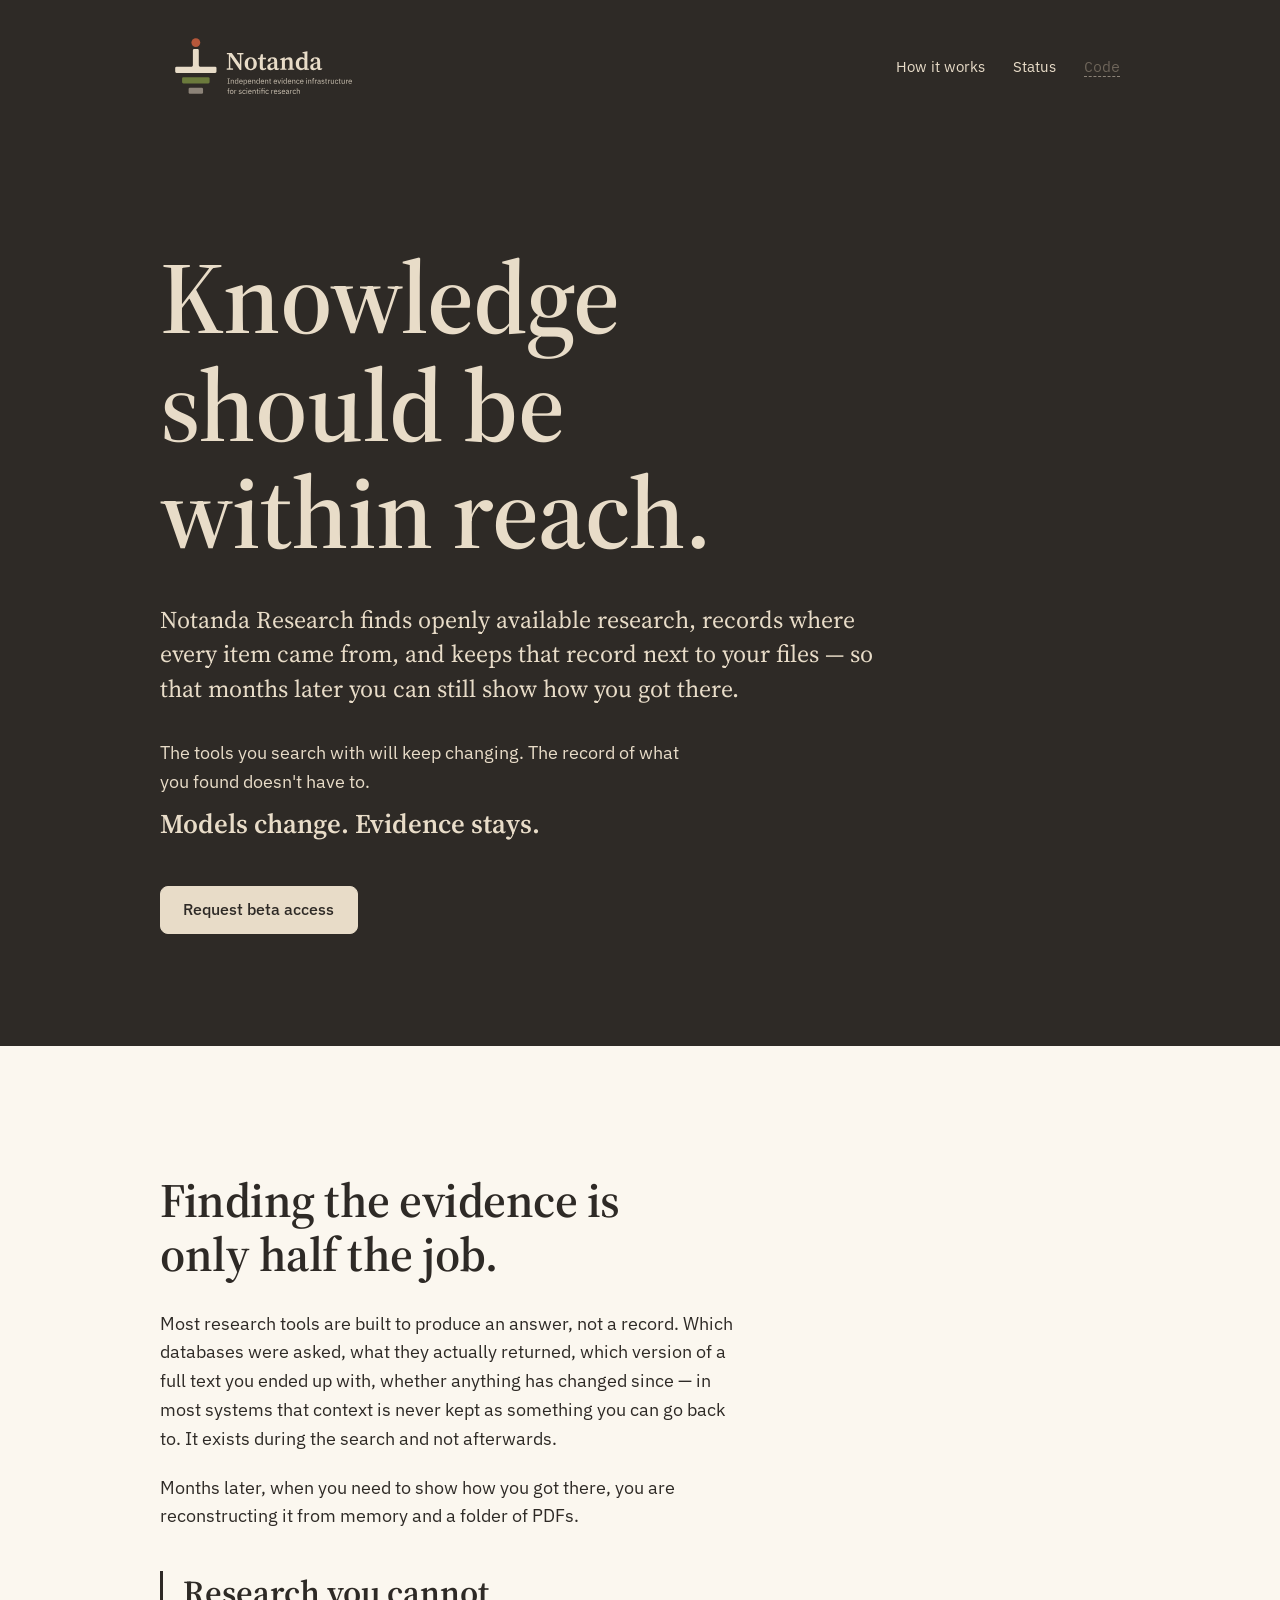
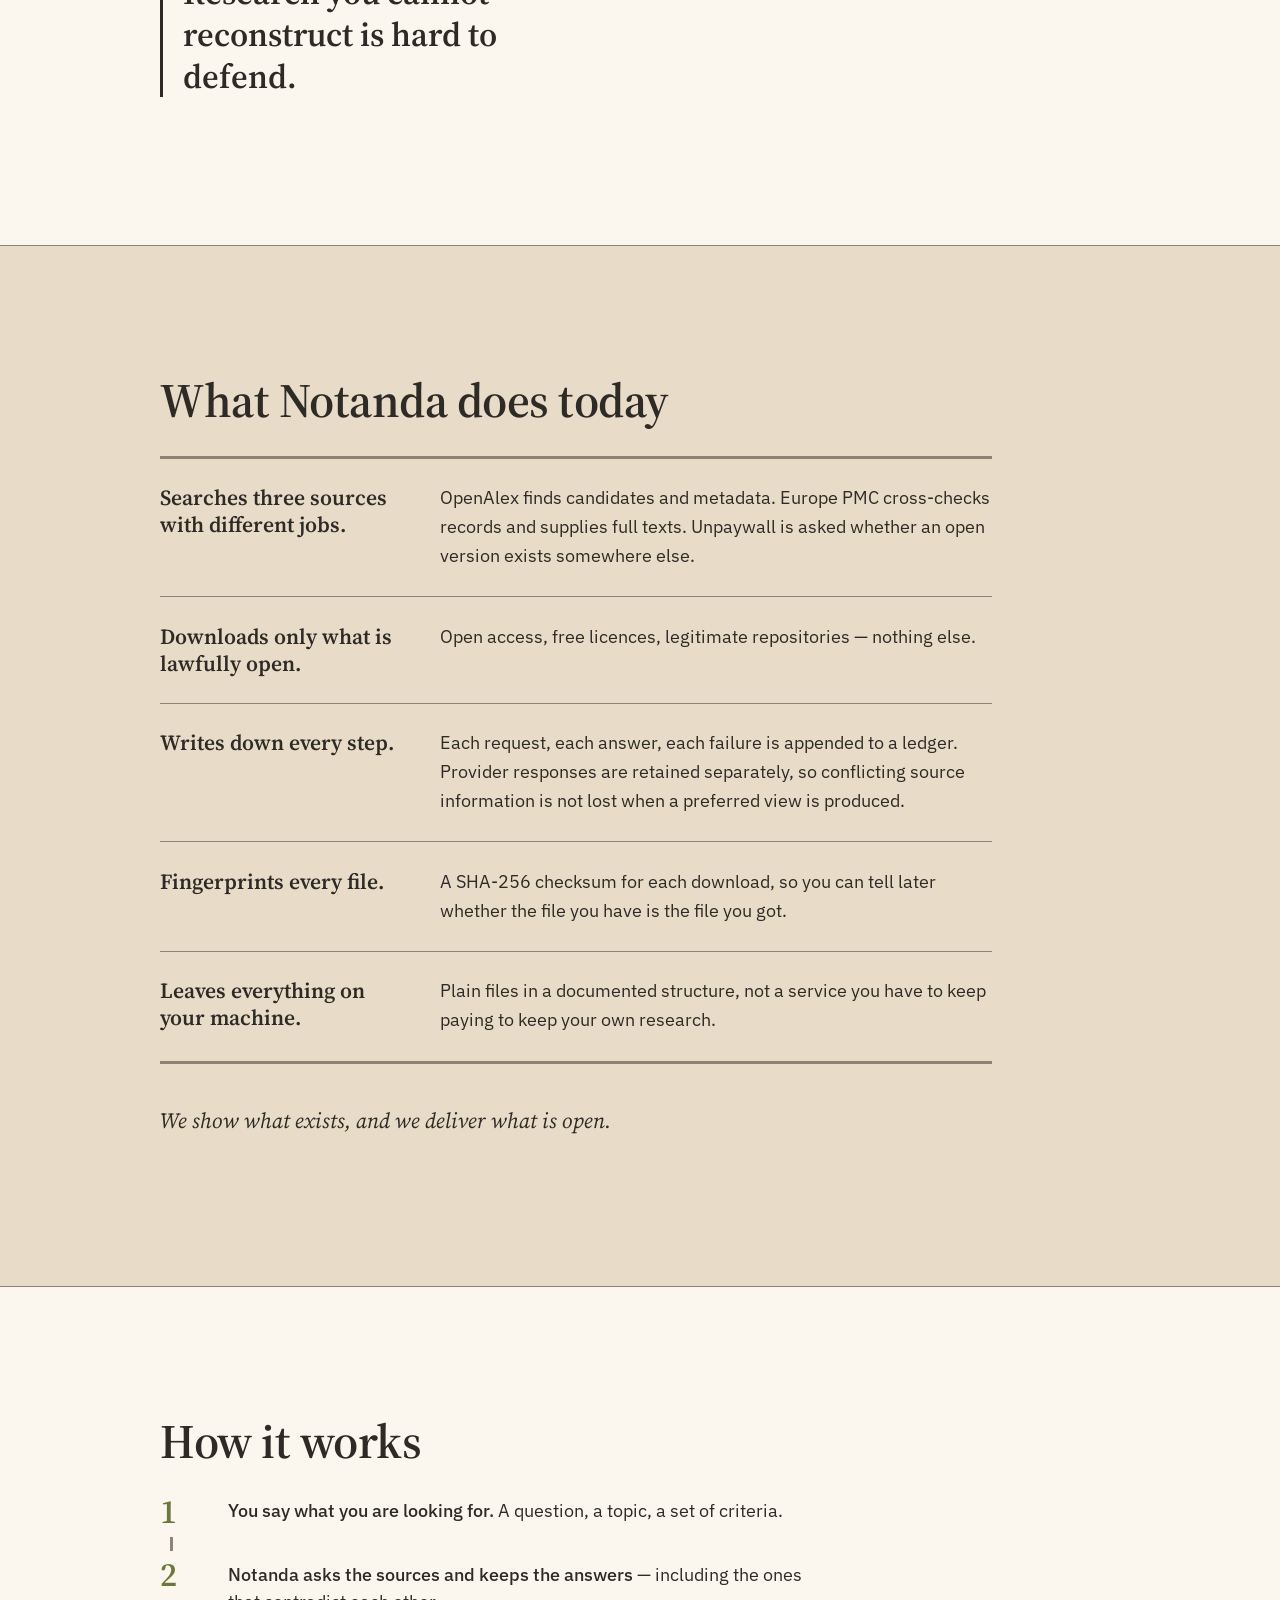
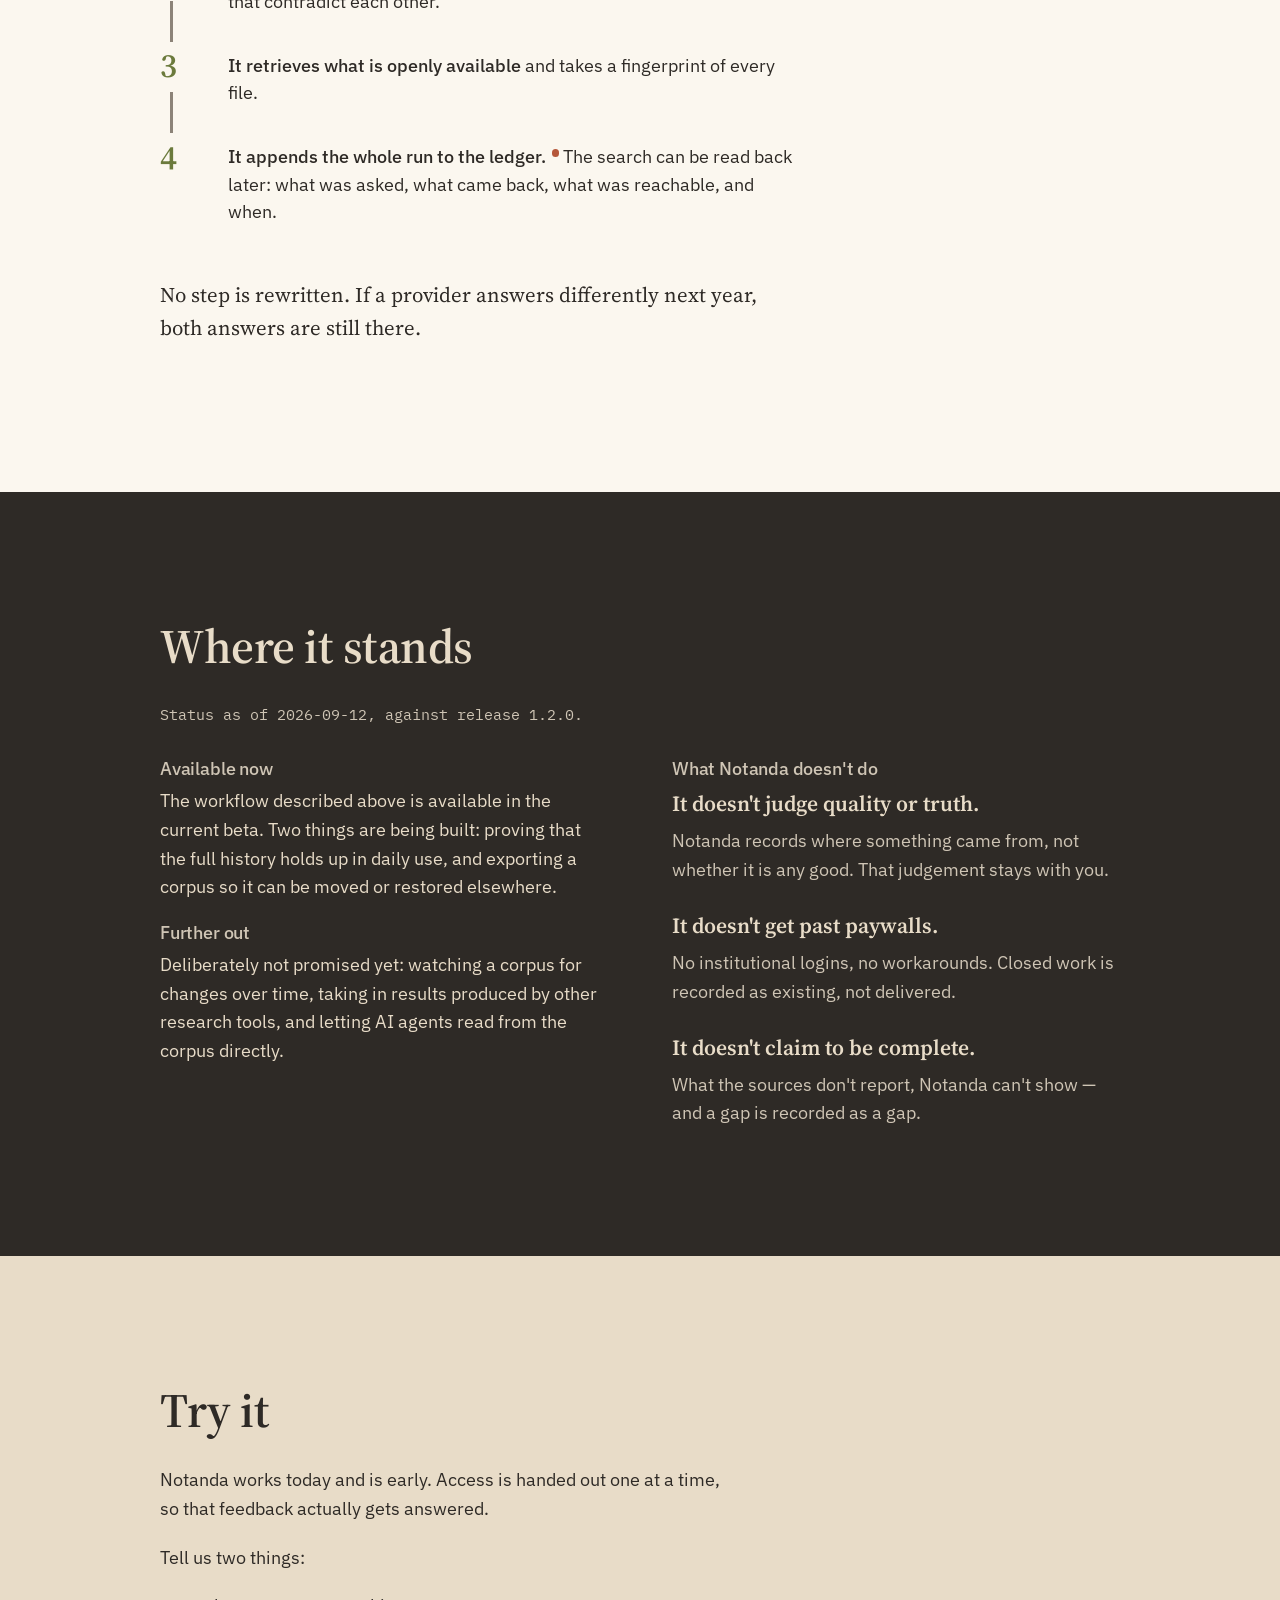
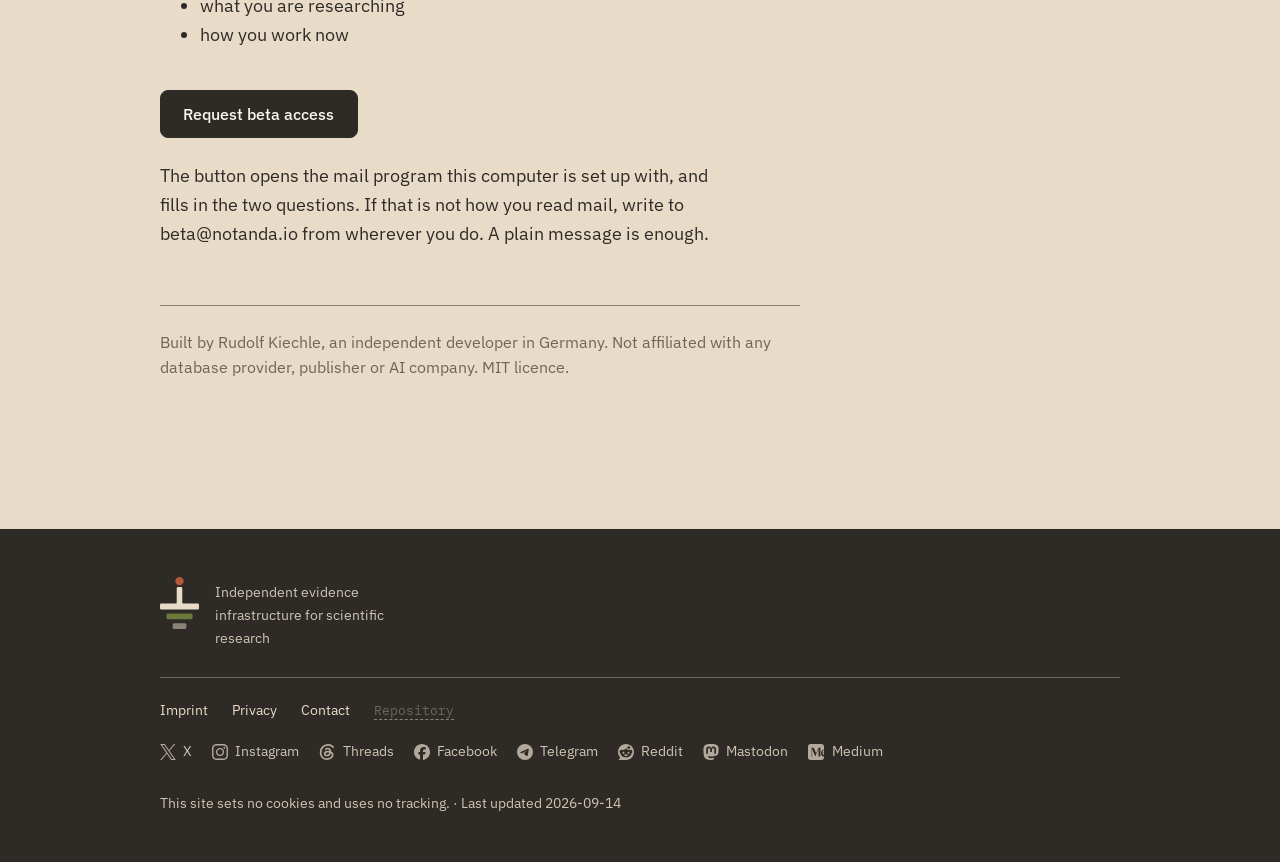
==== index.html @ 9b73110f "fix(cta): Beta-Anfrage ohne funktionierendes mailto moeglich machen Die beiden Fragen stehen jetzt s" ====
<!DOCTYPE html>
<html lang="en">
<head>
<meta charset="utf-8">
<meta name="viewport" content="width=device-width, initial-scale=1">
<title>Notanda Research — independent evidence infrastructure for scientific research</title>
<meta name="description" content="Notanda Research finds openly available research, records where every item came from, and keeps that record next to your files. Models change. Evidence stays.">
<meta property="og:title" content="Notanda Research — Knowledge should be within reach.">
<meta property="og:description" content="Independent evidence infrastructure for scientific research. Models change. Evidence stays.">
<meta property="og:type" content="website">
<meta property="og:url" content="https://notanda.io/">
<meta property="og:image" content="https://notanda.io/assets/notanda_avatar_512.png">
<meta name="theme-color" content="#2E2A26">
<link rel="icon" href="/favicon.ico" sizes="32x32 16x16">
<link rel="icon" href="/favicon.svg" type="image/svg+xml">
<link rel="apple-touch-icon" href="/notanda_avatar_180.png">
<link rel="stylesheet" href="styles.css">
<!--
  NOTANDA LANDINGPAGE — Live-Stand V1.2, 2026-09-13
  Inhalt: Inhaltskonzept V1.0 (unverändert). Marke: Leitbild V1.2.1, ÄV V1.1,
  Emblem-Produktionspaket V1.0 (Originalassets, SHA-256-verifiziert gegen die
  versiegelte SHA256SUMS im Repository docs/brand/Notanda_Emblem_Final_V1.0_2026-09-11),
  Notanda Visual Application Guide V1 (Referenzimplementierung).
  Keine externen Anfragen: Schriften unter /fonts (SIL OFL), kein ausgefuehrtes Script (ein JSON-LD-Datenblock), kein Tracking.

  Capability-Aussagen am 2026-09-12 gegen Repository-Stand Release 1.2.0 verifiziert.
  Repository ist noch nicht öffentlich: die "Code"-Bezüge stehen als Geisterschrift (.ph)
  in Navigation und Footer, statt auf eine nicht existierende Adresse zu verlinken.
  In den Aktionsblöcken steht bewusst KEIN Code-Knopf: ein Knopf verspricht eine Handlung,
  die es noch nicht gibt. Sobald das Repository öffentlich ist, kann er dort wieder ergänzt werden.
-->
  <script type="application/ld+json">
    {"@context":"https://schema.org","@graph":[{"@type":"Organization","@id":"https://notanda.io/#organization","name":"Notanda Research","alternateName":"Notanda","url":"https://notanda.io/","logo":"https://notanda.io/assets/notanda_avatar_512.png","description":"Independent evidence infrastructure for scientific research.","address":{"@type":"PostalAddress","addressCountry":"DE"},"sameAs":["https://x.com/notandaresearch","https://instagram.com/notandaresearch","https://threads.com/@notandaresearch","https://www.facebook.com/notandaresearch","https://t.me/notandaresearch","https://reddit.com/user/notanda","https://mastodon.social/@notanda","https://medium.com/@notanda"]},{"@type":"WebSite","@id":"https://notanda.io/#website","url":"https://notanda.io/","name":"Notanda Research","inLanguage":"en","publisher":{"@id":"https://notanda.io/#organization"}}]}
  </script>
</head>

<body>
<a class="skip" href="#main">Skip to content</a>

<header class="site">
  <div class="wrap">
    <a class="lockup" href="#">
      <img src="assets/notanda_lockup_dunkel_pfade.svg" alt="Notanda Research — independent evidence infrastructure for scientific research" width="327" height="120">
    </a>
    <nav class="site" aria-label="Page">
      <ul>
        <li><a href="#how">How it works</a></li>
        <li><a href="#status">Status</a></li>
        <li><span class="ph" title="Repository is not public yet">Code</span></li>
      </ul>
    </nav>
  </div>
</header>

<main id="main">

  <!-- 1 · Hero / Mission -->
  <section class="hero dark">
    <div class="wrap">
      <h1>Knowledge should be within reach.</h1>
      <p class="lead">Notanda Research finds openly available research, records where every item came from, and keeps that record next to your files — so that months later you can still show how you got there.</p>
      <p class="claim">The tools you search with will keep changing. The record of what you found doesn't have to.
        <strong>Models change. Evidence stays.</strong></p>
      <div class="actions">
        <a class="btn btn-primary" href="#try">Request beta access</a>
      </div>
    </div>
  </section>

  <!-- 2 · Problem -->
  <section class="problem">
    <div class="wrap">
      <h2>Finding the evidence is only half the job.</h2>
      <p>Most research tools are built to produce an answer, not a record. Which databases were asked, what they actually returned, which version of a full text you ended up with, whether anything has changed since — in most systems that context is never kept as something you can go back to. It exists during the search and not afterwards.</p>
      <p>Months later, when you need to show how you got there, you are reconstructing it from memory and a folder of PDFs.</p>
      <p class="verdict">Research you cannot reconstruct is hard to defend.</p>
    </div>
  </section>

  <!-- 3 · What Notanda does today -->
  <section class="caps" id="today">
    <div class="wrap">
      <h2>What Notanda does today</h2>
      <dl>
        <div class="cap">
          <dt>Searches three sources with different jobs.</dt>
          <dd>OpenAlex finds candidates and metadata. Europe PMC cross-checks records and supplies full texts. Unpaywall is asked whether an open version exists somewhere else.</dd>
        </div>
        <div class="cap">
          <dt>Downloads only what is lawfully open.</dt>
          <dd>Open access, free licences, legitimate repositories — nothing else.</dd>
        </div>
        <div class="cap">
          <dt>Writes down every step.</dt>
          <dd>Each request, each answer, each failure is appended to a ledger. Provider responses are retained separately, so conflicting source information is not lost when a preferred view is produced.</dd>
        </div>
        <div class="cap">
          <dt>Fingerprints every file.</dt>
          <dd>A SHA-256 checksum for each download, so you can tell later whether the file you have is the file you got.</dd>
        </div>
        <div class="cap">
          <dt>Leaves everything on your machine.</dt>
          <dd>Plain files in a documented structure, not a service you have to keep paying to keep your own research.</dd>
        </div>
      </dl>
      <p class="motto">We show what exists, and we deliver what is open.</p>
    </div>
  </section>

  <!-- 4 · How it works -->
  <section class="how" id="how">
    <div class="wrap">
      <h2>How it works</h2>
      <ol class="steps">
        <li><p><strong>You say what you are looking for.</strong> A question, a topic, a set of criteria.</p></li>
        <li><p><strong>Notanda asks the sources and keeps the answers</strong> — including the ones that contradict each other.</p></li>
        <li><p><strong>It retrieves what is openly available</strong> and takes a fingerprint of every file.</p></li>
        <li><p><strong>It appends the whole run to the ledger.</strong><span class="nota-dot" role="img" aria-label="noted"></span> The search can be read back later: what was asked, what came back, what was reachable, and when.</p></li>
      </ol>
      <p class="coda">No step is rewritten. If a provider answers differently next year, both answers are still there.</p>
    </div>
  </section>

  <!-- 5 · Where it stands · What it doesn't do -->
  <section class="status dark" id="status">
    <div class="wrap">
      <h2>Where it stands</h2>
      <p class="stamp">Status as of 2026-09-12, against release 1.2.0.</p>
      <div class="split">
        <div>
          <h3>Available now</h3>
          <p>The workflow described above is available in the current beta. Two things are being built: proving that the full history holds up in daily use, and exporting a corpus so it can be moved or restored elsewhere.</p>
          <h3>Further out</h3>
          <p>Deliberately not promised yet: watching a corpus for changes over time, taking in results produced by other research tools, and letting AI agents read from the corpus directly.</p>
        </div>
        <div>
          <h3>What Notanda doesn't do</h3>
          <dl class="limits">
            <dt>It doesn't judge quality or truth.</dt>
            <dd>Notanda records where something came from, not whether it is any good. That judgement stays with you.</dd>
            <dt>It doesn't get past paywalls.</dt>
            <dd>No institutional logins, no workarounds. Closed work is recorded as existing, not delivered.</dd>
            <dt>It doesn't claim to be complete.</dt>
            <dd>What the sources don't report, Notanda can't show — and a gap is recorded as a gap.</dd>
          </dl>
        </div>
      </div>
    </div>
  </section>

  <!-- 6 · Try it -->
  <section class="try" id="try">
    <div class="wrap">
      <h2>Try it</h2>
      <p>Notanda works today and is early. Access is handed out one at a time, so that feedback actually gets answered.</p>
      <p>Tell us two things:</p>
      <ul class="ask">
        <li>what you are researching</li>
        <li>how you work now</li>
      </ul>
      <div class="actions">
        <a class="btn btn-primary" href="mailto:beta@notanda.io?subject=Notanda%20beta%20access&body=Hello%2C%0D%0A%0D%0AI%20would%20like%20beta%20access%20to%20Notanda.%0D%0A%0D%0AWhat%20I%20am%20researching%3A%0D%0A%0D%0AHow%20I%20work%20now%3A%0D%0A">Request beta access</a>
      </div>
      <p class="fallback">The button opens the mail program this computer is set up with, and fills in the two questions. If that is not how you read mail, write to <span class="mail">beta@notanda.io</span> from wherever you do. A plain message is enough.</p>
      <p class="byline">Built by Rudolf Kiechle, an independent developer in Germany. Not affiliated with any database provider, publisher or AI company. MIT licence.</p>
    </div>
  </section>

</main>

<footer class="site">
  <div class="wrap">
    <div class="foot-brand">
      <img class="emblem" src="assets/notanda_emblem_farbig_dunkel.svg" alt="Notanda Research" width="700" height="944">
      <p class="descriptor">Independent evidence infrastructure for scientific research</p>
    </div>
    <ul>
      <li><a href="imprint.html">Imprint</a></li>
      <li><a href="privacy.html">Privacy</a></li>
      <li><a href="mailto:beta@notanda.io">Contact</a></li>
      <li><span class="ph" title="Repository is not public yet">Repository</span></li>
    </ul>
    <!-- Icon-Pfade: simple-icons (CC0-1.0); Marken gehoeren den jeweiligen Anbietern. -->
    <ul class="social">
      <li><a href="https://x.com/notandaresearch" rel="me"><svg class="ico" viewBox="0 0 24 24" aria-hidden="true" focusable="false"><path d="M14.234 10.162 22.977 0h-2.072l-7.591 8.824L7.251 0H.258l9.168 13.343L.258 24H2.33l8.016-9.318L16.749 24h6.993zm-2.837 3.299-.929-1.329L3.076 1.56h3.182l5.965 8.532.929 1.329 7.754 11.09h-3.182z"/></svg><span>X</span></a></li>
      <li><a href="https://instagram.com/notandaresearch" rel="me"><svg class="ico" viewBox="0 0 24 24" aria-hidden="true" focusable="false"><path d="M7.0301.084c-1.2768.0602-2.1487.264-2.911.5634-.7888.3075-1.4575.72-2.1228 1.3877-.6652.6677-1.075 1.3368-1.3802 2.127-.2954.7638-.4956 1.6365-.552 2.914-.0564 1.2775-.0689 1.6882-.0626 4.947.0062 3.2586.0206 3.6671.0825 4.9473.061 1.2765.264 2.1482.5635 2.9107.308.7889.72 1.4573 1.388 2.1228.6679.6655 1.3365 1.0743 2.1285 1.38.7632.295 1.6361.4961 2.9134.552 1.2773.056 1.6884.069 4.9462.0627 3.2578-.0062 3.668-.0207 4.9478-.0814 1.28-.0607 2.147-.2652 2.9098-.5633.7889-.3086 1.4578-.72 2.1228-1.3881.665-.6682 1.0745-1.3378 1.3795-2.1284.2957-.7632.4966-1.636.552-2.9124.056-1.2809.0692-1.6898.063-4.948-.0063-3.2583-.021-3.6668-.0817-4.9465-.0607-1.2797-.264-2.1487-.5633-2.9117-.3084-.7889-.72-1.4568-1.3876-2.1228C21.2982 1.33 20.628.9208 19.8378.6165 19.074.321 18.2017.1197 16.9244.0645 15.6471.0093 15.236-.005 11.977.0014 8.718.0076 8.31.0215 7.0301.0839m.1402 21.6932c-1.17-.0509-1.8053-.2453-2.2287-.408-.5606-.216-.96-.4771-1.3819-.895-.422-.4178-.6811-.8186-.9-1.378-.1644-.4234-.3624-1.058-.4171-2.228-.0595-1.2645-.072-1.6442-.079-4.848-.007-3.2037.0053-3.583.0607-4.848.05-1.169.2456-1.805.408-2.2282.216-.5613.4762-.96.895-1.3816.4188-.4217.8184-.6814 1.3783-.9003.423-.1651 1.0575-.3614 2.227-.4171 1.2655-.06 1.6447-.072 4.848-.079 3.2033-.007 3.5835.005 4.8495.0608 1.169.0508 1.8053.2445 2.228.408.5608.216.96.4754 1.3816.895.4217.4194.6816.8176.9005 1.3787.1653.4217.3617 1.056.4169 2.2263.0602 1.2655.0739 1.645.0796 4.848.0058 3.203-.0055 3.5834-.061 4.848-.051 1.17-.245 1.8055-.408 2.2294-.216.5604-.4763.96-.8954 1.3814-.419.4215-.8181.6811-1.3783.9-.4224.1649-1.0577.3617-2.2262.4174-1.2656.0595-1.6448.072-4.8493.079-3.2045.007-3.5825-.006-4.848-.0608M16.953 5.5864A1.44 1.44 0 1 0 18.39 4.144a1.44 1.44 0 0 0-1.437 1.4424M5.8385 12.012c.0067 3.4032 2.7706 6.1557 6.173 6.1493 3.4026-.0065 6.157-2.7701 6.1506-6.1733-.0065-3.4032-2.771-6.1565-6.174-6.1498-3.403.0067-6.156 2.771-6.1496 6.1738M8 12.0077a4 4 0 1 1 4.008 3.9921A3.9996 3.9996 0 0 1 8 12.0077"/></svg><span>Instagram</span></a></li>
      <li><a href="https://threads.com/@notandaresearch" rel="me"><svg class="ico" viewBox="0 0 24 24" aria-hidden="true" focusable="false"><path d="M18.263 11.097c-.03-3.486-1.92-5.586-5.111-5.586-2.13 0-3.922.963-4.863 2.499l2.062 1.438c.535-.843 1.272-1.543 2.628-1.543 1.528 0 2.318.85 2.544 2.431a15 15 0 0 0-2.236-.173c-4.125 0-6.068 1.867-6.068 4.336s1.943 3.99 4.804 3.99c3.139 0 5.013-2.115 5.781-4.735.798.361 1.348 1.204 1.348 2.47 0 3.387-3.907 5.232-7.22 5.232-4.885 0-8.077-3.207-8.077-8.424 0-6.392 4.223-10.487 9.9-10.487 3.808 0 5.69 1.671 6.97 3.914l2.108-1.475C21.44 2.078 18.331 0 13.663 0 6.227 0 1.168 5.277 1.168 12.934c0 7 4.953 11.066 10.856 11.066 4.878 0 9.809-2.846 9.809-7.716 0-2.545-1.46-4.231-3.569-5.187m-6.33 4.855c-1.077 0-2.026-.512-2.026-1.453 0-1.483 1.822-1.934 3.606-1.934.678 0 1.34.045 1.927.173-.422 1.927-1.671 3.215-3.508 3.214Z"/></svg><span>Threads</span></a></li>
      <li><a href="https://www.facebook.com/notandaresearch" rel="me"><svg class="ico" viewBox="0 0 24 24" aria-hidden="true" focusable="false"><path d="M9.101 23.691v-7.98H6.627v-3.667h2.474v-1.58c0-4.085 1.848-5.978 5.858-5.978.401 0 .955.042 1.468.103a8.68 8.68 0 0 1 1.141.195v3.325a8.623 8.623 0 0 0-.653-.036 26.805 26.805 0 0 0-.733-.009c-.707 0-1.259.096-1.675.309a1.686 1.686 0 0 0-.679.622c-.258.42-.374.995-.374 1.752v1.297h3.919l-.386 2.103-.287 1.564h-3.246v8.245C19.396 23.238 24 18.179 24 12.044c0-6.627-5.373-12-12-12s-12 5.373-12 12c0 5.628 3.874 10.35 9.101 11.647Z"/></svg><span>Facebook</span></a></li>
      <li><a href="https://t.me/notandaresearch" rel="me"><svg class="ico" viewBox="0 0 24 24" aria-hidden="true" focusable="false"><path d="M11.944 0A12 12 0 0 0 0 12a12 12 0 0 0 12 12 12 12 0 0 0 12-12A12 12 0 0 0 12 0a12 12 0 0 0-.056 0zm4.962 7.224c.1-.002.321.023.465.14a.506.506 0 0 1 .171.325c.016.093.036.306.02.472-.18 1.898-.962 6.502-1.36 8.627-.168.9-.499 1.201-.82 1.23-.696.065-1.225-.46-1.9-.902-1.056-.693-1.653-1.124-2.678-1.8-1.185-.78-.417-1.21.258-1.91.177-.184 3.247-2.977 3.307-3.23.007-.032.014-.15-.056-.212s-.174-.041-.249-.024c-.106.024-1.793 1.14-5.061 3.345-.48.33-.913.49-1.302.48-.428-.008-1.252-.241-1.865-.44-.752-.245-1.349-.374-1.297-.789.027-.216.325-.437.893-.663 3.498-1.524 5.83-2.529 6.998-3.014 3.332-1.386 4.025-1.627 4.476-1.635z"/></svg><span>Telegram</span></a></li>
      <li><a href="https://reddit.com/user/notanda" rel="me"><svg class="ico" viewBox="0 0 24 24" aria-hidden="true" focusable="false"><path d="M12 0C5.373 0 0 5.373 0 12c0 3.314 1.343 6.314 3.515 8.485l-2.286 2.286C.775 23.225 1.097 24 1.738 24H12c6.627 0 12-5.373 12-12S18.627 0 12 0Zm4.388 3.199c1.104 0 1.999.895 1.999 1.999 0 1.105-.895 2-1.999 2-.946 0-1.739-.657-1.947-1.539v.002c-1.147.162-2.032 1.15-2.032 2.341v.007c1.776.067 3.4.567 4.686 1.363.473-.363 1.064-.58 1.707-.58 1.547 0 2.802 1.254 2.802 2.802 0 1.117-.655 2.081-1.601 2.531-.088 3.256-3.637 5.876-7.997 5.876-4.361 0-7.905-2.617-7.998-5.87-.954-.447-1.614-1.415-1.614-2.538 0-1.548 1.255-2.802 2.803-2.802.645 0 1.239.218 1.712.585 1.275-.79 2.881-1.291 4.64-1.365v-.01c0-1.663 1.263-3.034 2.88-3.207.188-.911.993-1.595 1.959-1.595Zm-8.085 8.376c-.784 0-1.459.78-1.506 1.797-.047 1.016.64 1.429 1.426 1.429.786 0 1.371-.369 1.418-1.385.047-1.017-.553-1.841-1.338-1.841Zm7.406 0c-.786 0-1.385.824-1.338 1.841.047 1.017.634 1.385 1.418 1.385.785 0 1.473-.413 1.426-1.429-.046-1.017-.721-1.797-1.506-1.797Zm-3.703 4.013c-.974 0-1.907.048-2.77.135-.147.015-.241.168-.183.305.483 1.154 1.622 1.964 2.953 1.964 1.33 0 2.47-.81 2.953-1.964.057-.137-.037-.29-.184-.305-.863-.087-1.795-.135-2.769-.135Z"/></svg><span>Reddit</span></a></li>
      <li><a href="https://mastodon.social/@notanda" rel="me"><svg class="ico" viewBox="0 0 24 24" aria-hidden="true" focusable="false"><path d="M23.268 5.313c-.35-2.578-2.617-4.61-5.304-5.004C17.51.242 15.792 0 11.813 0h-.03c-3.98 0-4.835.242-5.288.309C3.882.692 1.496 2.518.917 5.127.64 6.412.61 7.837.661 9.143c.074 1.874.088 3.745.26 5.611.118 1.24.325 2.47.62 3.68.55 2.237 2.777 4.098 4.96 4.857 2.336.792 4.849.923 7.256.38.265-.061.527-.132.786-.213.585-.184 1.27-.39 1.774-.753a.057.057 0 0 0 .023-.043v-1.809a.052.052 0 0 0-.02-.041.053.053 0 0 0-.046-.01 20.282 20.282 0 0 1-4.709.545c-2.73 0-3.463-1.284-3.674-1.818a5.593 5.593 0 0 1-.319-1.433.053.053 0 0 1 .066-.054c1.517.363 3.072.546 4.632.546.376 0 .75 0 1.125-.01 1.57-.044 3.224-.124 4.768-.422.038-.008.077-.015.11-.024 2.435-.464 4.753-1.92 4.989-5.604.008-.145.03-1.52.03-1.67.002-.512.167-3.63-.024-5.545zm-3.748 9.195h-2.561V8.29c0-1.309-.55-1.976-1.67-1.976-1.23 0-1.846.79-1.846 2.35v3.403h-2.546V8.663c0-1.56-.617-2.35-1.848-2.35-1.112 0-1.668.668-1.67 1.977v6.218H4.822V8.102c0-1.31.337-2.35 1.011-3.12.696-.77 1.608-1.164 2.74-1.164 1.311 0 2.302.5 2.962 1.498l.638 1.06.638-1.06c.66-.999 1.65-1.498 2.96-1.498 1.13 0 2.043.395 2.74 1.164.675.77 1.012 1.81 1.012 3.12z"/></svg><span>Mastodon</span></a></li>
      <li><a href="https://medium.com/@notanda" rel="me"><svg class="ico" viewBox="0 0 24 24" aria-hidden="true" focusable="false"><path d="M4.21 0A4.201 4.201 0 0 0 0 4.21v15.58A4.201 4.201 0 0 0 4.21 24h15.58A4.201 4.201 0 0 0 24 19.79v-1.093c-.137.013-.278.02-.422.02-2.577 0-4.027-2.146-4.09-4.832a7.592 7.592 0 0 1 .022-.708c.093-1.186.475-2.241 1.105-3.022a3.885 3.885 0 0 1 1.395-1.1c.468-.237 1.127-.367 1.664-.367h.023c.101 0 .202.004.303.01V4.211A4.201 4.201 0 0 0 19.79 0Zm.198 5.583h4.165l3.588 8.435 3.59-8.435h3.864v.146l-.019.004c-.705.16-1.063.397-1.063 1.254h-.003l.003 10.274c.06.676.424.885 1.063 1.03l.02.004v.145h-4.923v-.145l.019-.005c.639-.144.994-.353 1.054-1.03V7.267l-4.745 11.15h-.261L6.15 7.569v9.445c0 .857.358 1.094 1.063 1.253l.02.004v.147H4.405v-.147l.019-.004c.705-.16 1.065-.397 1.065-1.253V6.987c0-.857-.358-1.094-1.064-1.254l-.018-.004zm19.25 3.668c-1.086.023-1.733 1.323-1.813 3.124H24V9.298a1.378 1.378 0 0 0-.342-.047Zm-1.862 3.632c-.1 1.756.86 3.239 2.204 3.634v-3.634z"/></svg><span>Medium</span></a></li>
    </ul>
    <p>This site sets no cookies and uses no tracking. &middot; Last&nbsp;updated&nbsp;2026-09-14</p>
  </div>
</footer>
</body>
</html>
---- styles.css ----
/* Notanda — styles.css
   Marken-Tokens aus Markenfundament V1 + Änderungsvorschlag V1.1 (Nebentextfarben);
   Anwendungsregeln aus dem Notanda Visual Application Guide V1 (12.09.2026).
   Kontraste nach WCAG AA geprüft. Schriften selbst gehostet (SIL OFL), keine externen Anfragen. */

@font-face {
  font-family: "Source Serif 4";
  font-style: normal;
  font-weight: 200 900;
  font-display: swap;
  src: url("fonts/source-serif-4-latin-wght-normal.woff2") format("woff2-variations");
}
@font-face {
  font-family: "Source Serif 4";
  font-style: italic;
  font-weight: 200 900;
  font-display: swap;
  src: url("fonts/source-serif-4-latin-wght-italic.woff2") format("woff2-variations");
}
@font-face {
  font-family: "IBM Plex Sans";
  font-style: normal;
  font-weight: 400;
  font-display: swap;
  src: url("fonts/ibm-plex-sans-latin-400-normal.woff2") format("woff2");
}
@font-face {
  font-family: "IBM Plex Sans";
  font-style: normal;
  font-weight: 500;
  font-display: swap;
  src: url("fonts/ibm-plex-sans-latin-500-normal.woff2") format("woff2");
}
@font-face {
  font-family: "IBM Plex Sans";
  font-style: italic;
  font-weight: 400;
  font-display: swap;
  src: url("fonts/ibm-plex-sans-latin-400-italic.woff2") format("woff2");
}
@font-face {
  font-family: "IBM Plex Mono";
  font-style: normal;
  font-weight: 400;
  font-display: swap;
  src: url("fonts/ibm-plex-mono-latin-400-normal.woff2") format("woff2");
}

:root {
  /* Markenfarben (Markenfundament V1 / ÄV V1.1 §6) */
  --brown:      #2E2A26;   /* Tiefbraun */
  --terracotta: #B5573A;   /* dem Nota-Punkt vorbehalten; kein Text unter 18 px */
  --olive:      #6B7A3C;   /* Sekundär, Ordnung, Fokus */
  --sand:       #E8DCC8;   /* hebende Flächen; Text auf Dunkel */
  --grey:       #8C8378;   /* Linien- und Flächenfarbe, kein kleiner Text */
  --muted:      #6E655A;   /* Warmgrau dunkel — Nebentext klein auf hell (ÄV §6) */
  --muted-dark: #CFC5B5;   /* Warmgrau hell — Nebentext klein auf dunkel (ÄV §6) */

  /* Anwendungston (Guide §3): warmer Lesegrund, aus dem Spezifikationsblatt */
  --papier:     #FBF7EF;

  --serif: "Source Serif 4", Georgia, "Times New Roman", serif;
  --sans:  "IBM Plex Sans", "Helvetica Neue", Arial, sans-serif;
  --mono:  "IBM Plex Mono", "SFMono-Regular", Consolas, monospace;

  /* Formenlogik (Guide §7): kleine feste Radien, keine Pillen */
  --r-s: 4px;
  --r-m: 8px;

  --measure: 36rem;
  --measure-wide: 52rem;
  --gutter: clamp(1.25rem, 5vw, 4rem);
}

*, *::before, *::after { box-sizing: border-box; }
html { scroll-behavior: smooth; }
@media (prefers-reduced-motion: reduce) { html { scroll-behavior: auto; } }
section[id] { scroll-margin-top: 1.5rem; }

body {
  margin: 0;
  font-family: var(--sans);
  font-size: 1.125rem;
  line-height: 1.6;
  color: var(--brown);
  background: var(--papier);
  -webkit-font-smoothing: antialiased;
}

a { color: inherit; text-decoration-thickness: 1px; text-underline-offset: 0.18em; }
a:hover { text-decoration-thickness: 2.5px; }
:focus-visible { outline: 2px solid var(--olive); outline-offset: 3px; }

.skip { position: absolute; left: -999px; top: 0; background: var(--sand); color: var(--brown); padding: .5rem 1rem; border-radius: var(--r-s); }
.skip:focus { left: 1rem; top: 1rem; z-index: 10; }

.wrap { max-width: 68rem; margin: 0 auto; padding: 0 var(--gutter); }

h1, h2, h3 { font-family: var(--serif); font-weight: 600; line-height: 1.12; margin: 0; letter-spacing: -0.01em; }
h2 { font-size: clamp(2rem, 4.2vw, 3rem); max-width: 22ch; margin-bottom: 1.75rem; }
p { margin: 0 0 1.25rem; max-width: var(--measure); }
strong { font-weight: 500; }

/* Dunkle Ankerzonen (Guide §3/§10): Tiefbraun trägt, Sand spricht */
.dark { background: var(--brown); color: var(--sand); }

/* Nota-Punkt (ADR-Design-01 / Guide §6): bemerkt, ausgewählt, festgehalten —
   genau ein Einsatz pro Seite, nie als Wahrheits- oder Statuszeichen */
.nota-dot {
  display: inline-block; width: .42em; height: .42em; border-radius: 50%;
  background: var(--terracotta); margin-left: .3em; vertical-align: .32em;
}

/* Platzhalter bleiben sichtbar, bis sie gesetzt sind (mono + gestrichelt, kein Terrakotta-Text) */
.ph {
  font-family: var(--mono);
  font-size: .92em;
  color: var(--muted);
  border-bottom: 1px dashed var(--grey);
  white-space: nowrap;
}
.dark .ph { color: var(--muted-dark); border-color: var(--muted-dark); }

/* Deaktivierte Aktionen (z. B. Code-Links vor Veröffentlichung des Repositorys):
   gleiche visuelle Sprache wie .ph — Geisterschrift statt aktivem Button */
.btn.is-disabled {
  opacity: .45;
  cursor: not-allowed;
  pointer-events: none;
}
.dark .btn.is-disabled { opacity: .5; }

/* ---------- Kopfbereich (dunkle Ankerzone, Lockup mit Originalassets) ---------- */
header.site { background: var(--brown); color: var(--sand); padding: 1.75rem 0; }
header.site .wrap { display: flex; align-items: center; justify-content: space-between; gap: 2rem; flex-wrap: wrap; }
.lockup { display: inline-block; }
.lockup img { display: block; height: clamp(60px, 7vw, 76px); width: auto; }
nav.site ul { list-style: none; margin: 0; padding: 0; display: flex; gap: 1.75rem; }
nav.site a { text-decoration: none; font-size: .95rem; }
nav.site a:hover { text-decoration: underline; }
nav.site .ph { font-size: .95rem; }

/* ---------- Blöcke ---------- */
section { padding: clamp(4.5rem, 10vw, 8rem) 0; }
section + section { border-top: 1px solid var(--grey); }
.dark + section, section.dark { border-top: 0; }

/* Hero (dunkle Ankerzone; Sinn-Satz zuerst, Infrastruktur-Claim danach — Leitbild §6) */
.hero { padding-top: clamp(3.5rem, 9vw, 7rem); padding-bottom: clamp(4rem, 9vw, 7rem); }
.hero h1 { font-size: clamp(2.9rem, 8.2vw, 6.4rem); line-height: 1.05; max-width: 12ch; margin-bottom: 2.25rem; }
.hero .lead { font-family: var(--serif); font-weight: 400; font-size: clamp(1.25rem, 2.1vw, 1.5rem); line-height: 1.45; max-width: 30em; }
.hero .claim { margin-top: 2rem; max-width: 30em; }
.hero .claim strong { font-family: var(--serif); font-size: clamp(1.35rem, 2.3vw, 1.7rem); font-weight: 600; display: block; margin-top: .35rem; }

/* Buttons (Guide §9): gerundete Rechtecke, kein Terrakotta, keine Pillen */
.actions { display: flex; gap: 1rem; flex-wrap: wrap; margin-top: 2.5rem; }
.btn { display: inline-block; text-decoration: none; font-weight: 500; font-size: 1rem; padding: .85rem 1.4rem; border-radius: var(--r-m); border: 1.5px solid transparent; line-height: 1.2; }
.actions + p { margin-top: 1.5rem; }
.btn-primary { background: var(--brown); color: var(--papier); border-color: var(--brown); }
.btn-primary:hover { background: #423C35; border-color: #423C35; }
.btn-secondary { border-color: var(--brown); color: var(--brown); background: transparent; }
.btn-secondary:hover { background: var(--sand); }
.dark .btn-primary { background: var(--sand); color: var(--brown); border-color: var(--sand); }
.dark .btn-primary:hover { background: #F1E8D8; border-color: #F1E8D8; }
.dark .btn-secondary { border-color: var(--sand); color: var(--sand); }
.dark .btn-secondary:hover { background: rgba(232,220,200,.12); }

/* Problem */
.problem .verdict { font-family: var(--serif); font-size: clamp(1.5rem, 2.8vw, 2.1rem); font-weight: 600; line-height: 1.25; max-width: 24ch; margin-top: 2.5rem; padding-left: 1.25rem; border-left: 3px solid var(--brown); }

/* Capabilities (Sand hebt; abgestufte Trenner: tragend 3px, ordnend 1px — Guide §7) */
.caps { background: var(--sand); }
.caps dl { margin: 0; max-width: var(--measure-wide); }
.caps .cap { display: grid; grid-template-columns: minmax(0, 15rem) minmax(0, 1fr); gap: 1rem 2.5rem; padding: 1.6rem 0; border-top: 1px solid var(--grey); }
.caps .cap:first-of-type { border-top: 3px solid var(--grey); }
.caps .cap:last-of-type { border-bottom: 3px solid var(--grey); }
.caps dt { font-family: var(--serif); font-size: 1.35rem; font-weight: 600; line-height: 1.25; }
.caps dd { margin: 0; max-width: 34em; }
.caps .motto { font-family: var(--serif); font-style: italic; font-size: 1.35rem; margin-top: 2.5rem; }

/* How it works — echte Sequenz am kräftigen Stamm (Guide §7: hinab zur Quelle) */
.steps { list-style: none; margin: 0; padding: 0; max-width: var(--measure-wide); counter-reset: step; }
.steps li { counter-increment: step; position: relative; padding: 0 0 2.25rem 4.25rem; max-width: 40em; }
.steps li::before { content: counter(step); position: absolute; left: 0; top: -.15rem; font-family: var(--serif); font-size: 2.1rem; font-weight: 600; color: var(--olive); line-height: 1; }
.steps li::after { content: ""; position: absolute; left: .6rem; top: 2.5rem; bottom: .6rem; width: 3px; background: var(--grey); }
.steps li:last-child::after { display: none; }
.steps strong { font-size: 1.15rem; }
.steps p { margin: 0; font-size: 1.15rem; line-height: 1.5; }
.how .coda { margin-top: 1rem; font-family: var(--serif); font-size: 1.3rem; max-width: 30em; }

/* Where it stands (Maschinenraum: Mono-Stempel, ruhige Nebentexte) */
.status h2 { color: var(--sand); }
.status .stamp { font-family: var(--mono); font-size: .95rem; color: var(--muted-dark); margin-bottom: 2rem; }
.status .split { display: grid; grid-template-columns: 1fr 1fr; gap: 4rem; max-width: 64rem; }
.status h3 { font-size: 1.15rem; font-family: var(--sans); font-weight: 500; color: var(--muted-dark); margin: 0 0 .5rem; }
.limits { margin: 0; }
.limits dt { font-family: var(--serif); font-size: 1.35rem; font-weight: 600; margin-top: 1.5rem; }
.limits dt:first-child { margin-top: 0; }
.limits dd { margin: .35rem 0 0; max-width: 30em; color: var(--muted-dark); }

/* Try it */
.try { background: var(--sand); }
.try .byline { margin-top: 3.5rem; padding-top: 1.5rem; border-top: 1px solid var(--grey); color: var(--muted); font-size: 1rem; max-width: 40em; }

/* Footer (dunkle Ankerzone mit solitärem Emblem — Guide §12) */
footer.site { background: var(--brown); color: var(--sand); padding: 3rem 0 3rem; font-size: .9rem; }
footer.site .foot-brand { display: flex; gap: 1rem; align-items: flex-start; margin-bottom: 1.75rem; }
footer.site .foot-brand .emblem { height: 52px; width: auto; }
footer.site .foot-brand .descriptor { margin: .2rem 0 0; color: var(--muted-dark); font-size: .9rem; max-width: 26ch; }
footer.site ul { list-style: none; margin: 0 0 1.25rem; padding: 1.25rem 0 0; display: flex; gap: 1.5rem; flex-wrap: wrap; border-top: 1px solid var(--muted); }
footer.site ul.social { margin: 0 0 1.5rem; padding-top: 0; border-top: none; gap: 1.25rem; font-size: .85rem; }
footer.site ul.social a { color: var(--muted-dark); display: inline-flex; align-items: center; gap: .45rem; }
footer.site ul.social a:hover { text-decoration: none; }
footer.site ul.social a:hover span { text-decoration: underline; }
footer.site ul.social .ico { width: 16px; height: 16px; flex: none; fill: currentColor; opacity: .82; }
footer.site ul.social a:hover .ico, footer.site ul.social a:focus-visible .ico { opacity: 1; }
footer.site a { text-decoration: none; }
footer.site a:hover { text-decoration: underline; }
footer.site p { margin: 0; font-size: .9rem; color: var(--muted-dark); }

/* Unterseiten (Imprint, Privacy) */
.page { padding: clamp(3rem, 7vw, 5rem) 0 clamp(4rem, 8vw, 6rem); }
.page h1 { font-size: clamp(2rem, 4.2vw, 3rem); margin-bottom: 2rem; }
.page h2 { font-size: 1.5rem; margin: 2.5rem 0 .75rem; }
.page p, .page ul { max-width: var(--measure); }
.page ul { padding-left: 1.2rem; }
.page .back { display: inline-block; margin-top: 3rem; }

@media (max-width: 720px) {
  .caps .cap { grid-template-columns: 1fr; gap: .5rem; }
  .status .split { grid-template-columns: 1fr; gap: 3rem; }
  header.site .wrap { gap: 1rem; }
  footer.site ul.social { gap: .75rem 1rem; }
  .steps li { padding-left: 3.25rem; }
  .steps li::after { left: .5rem; }
}
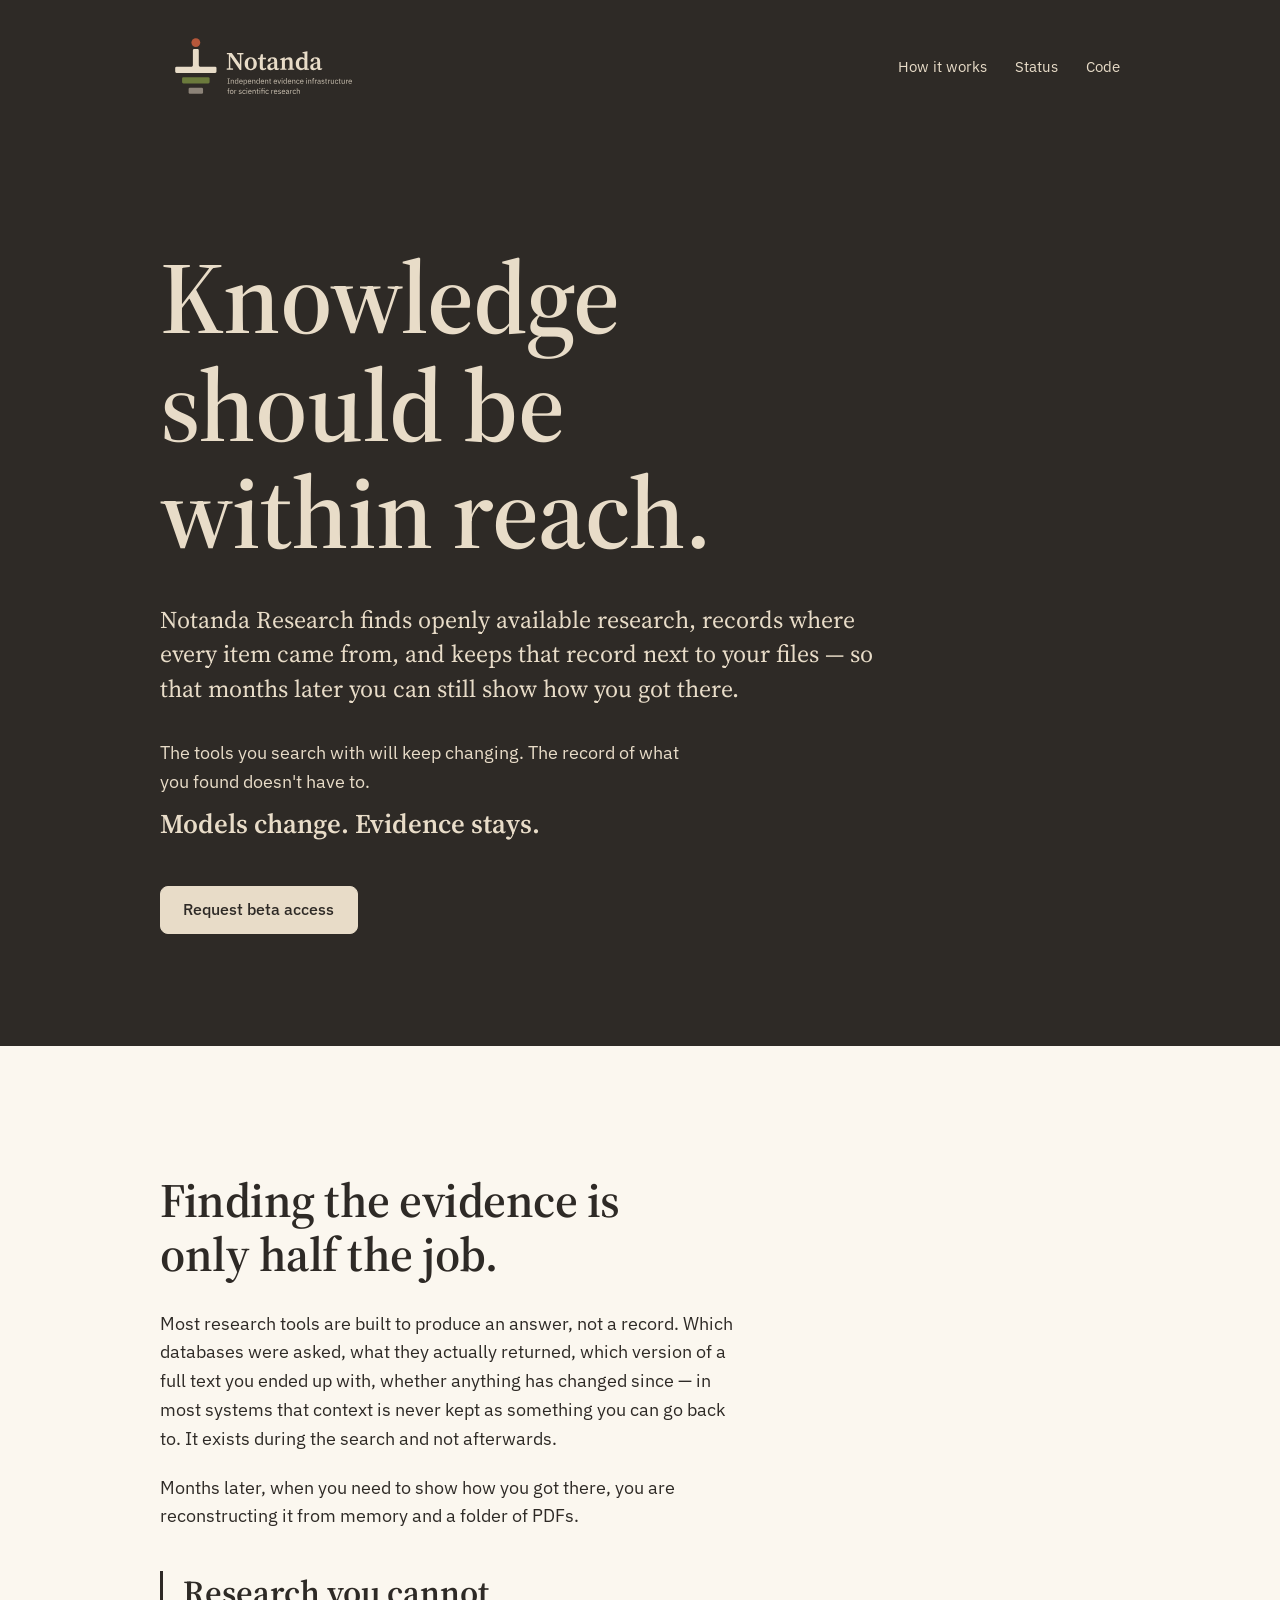
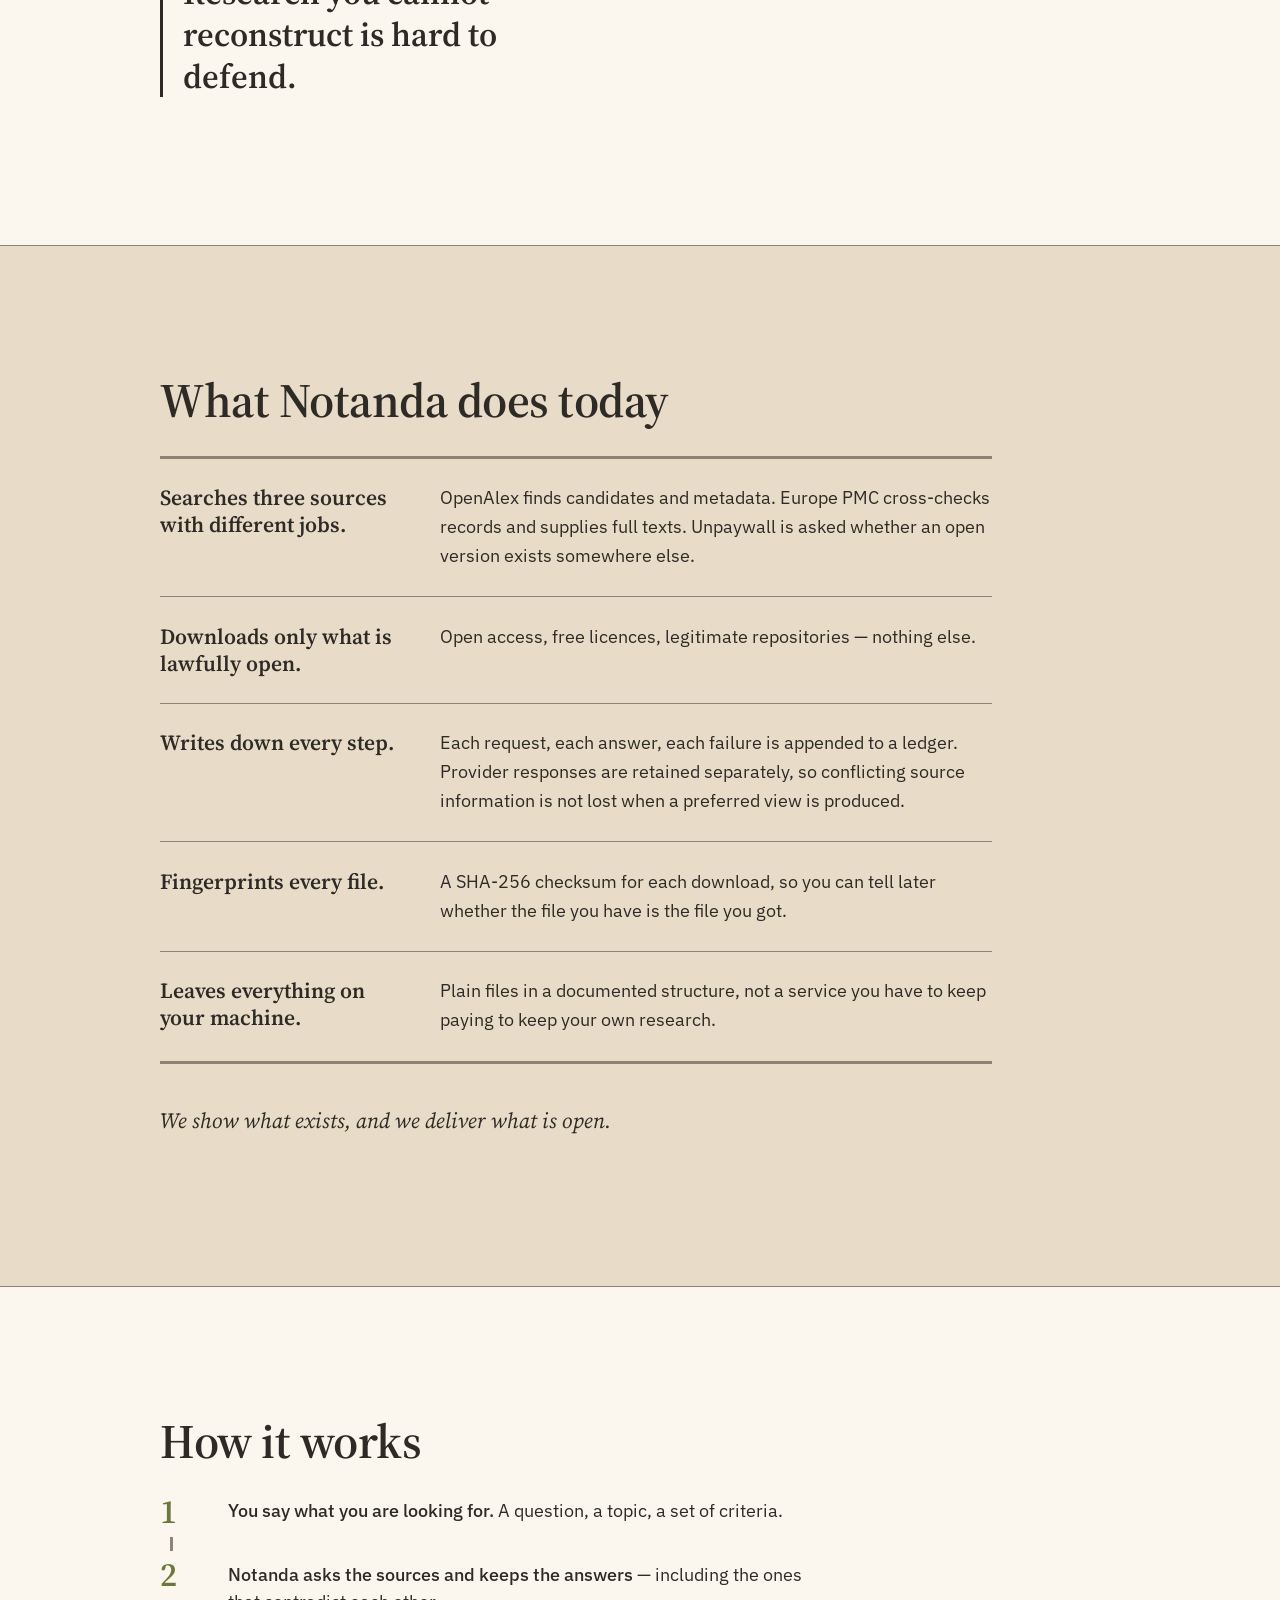
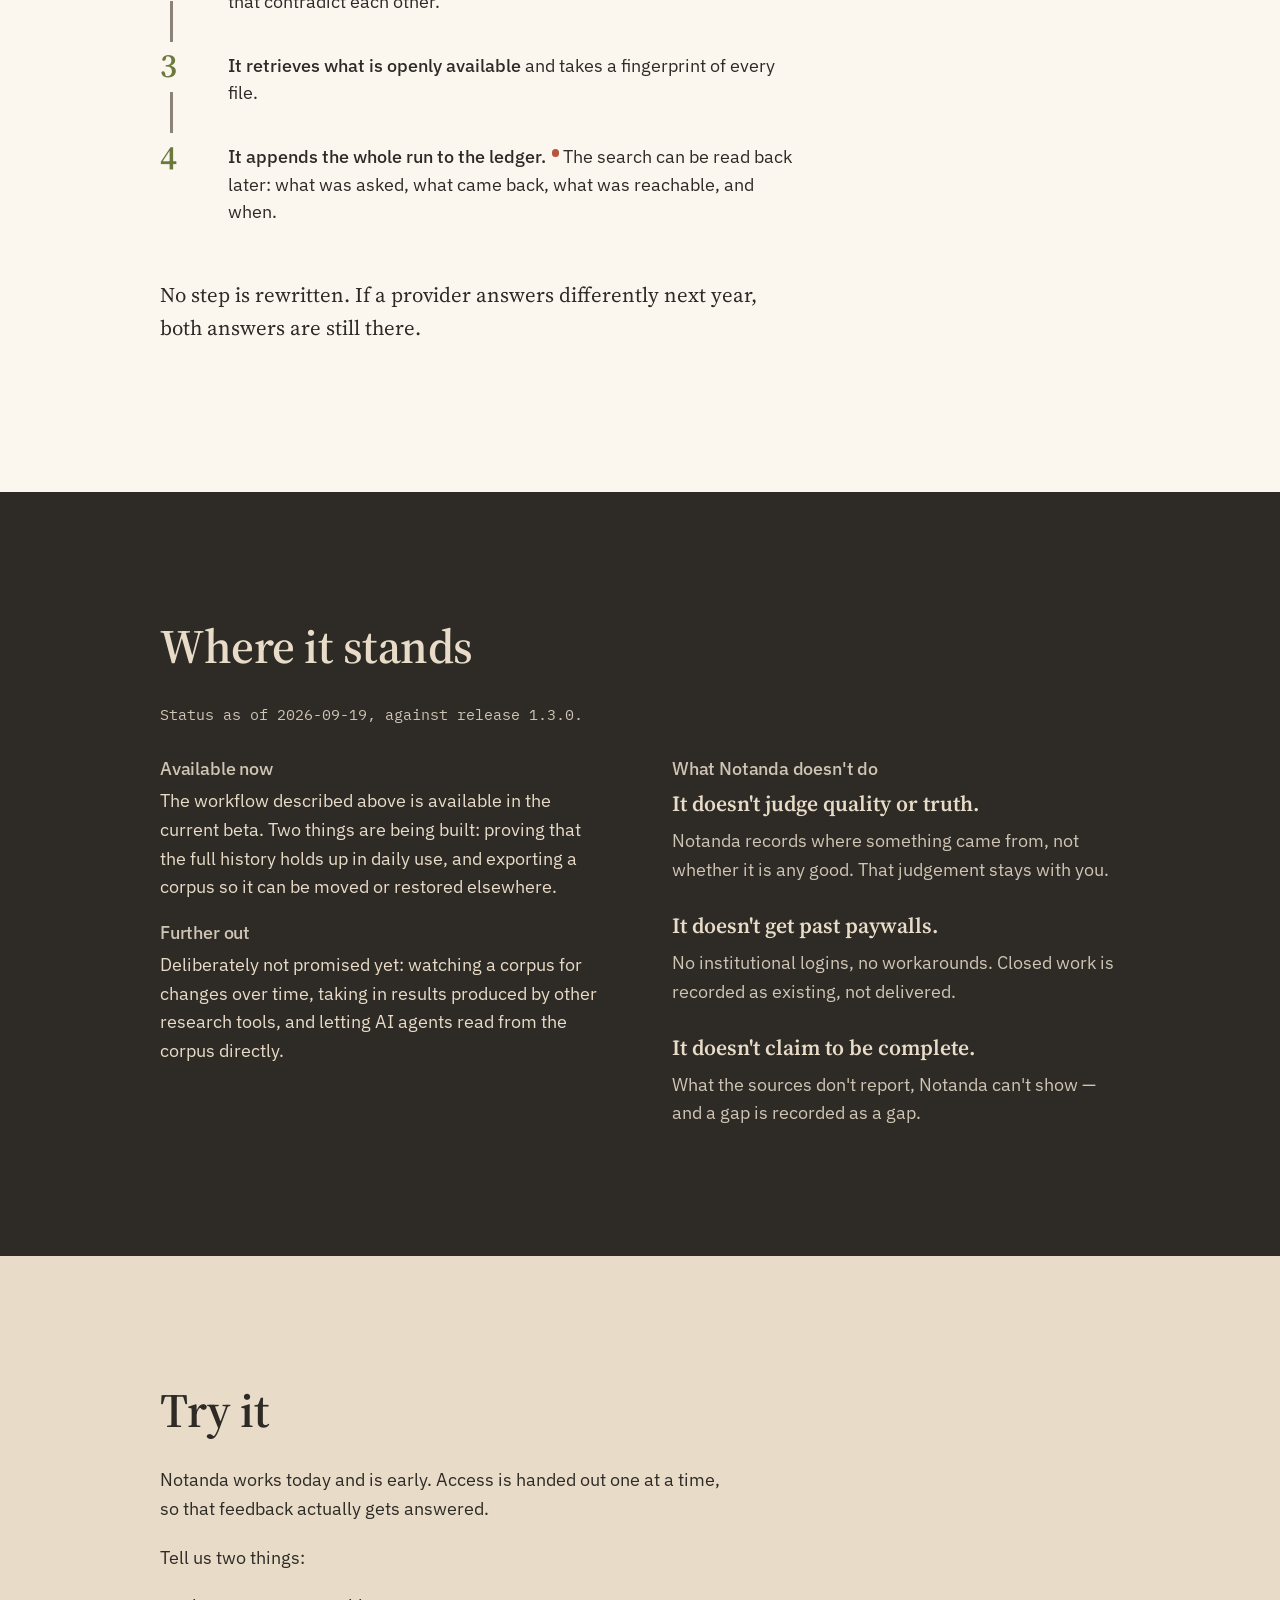
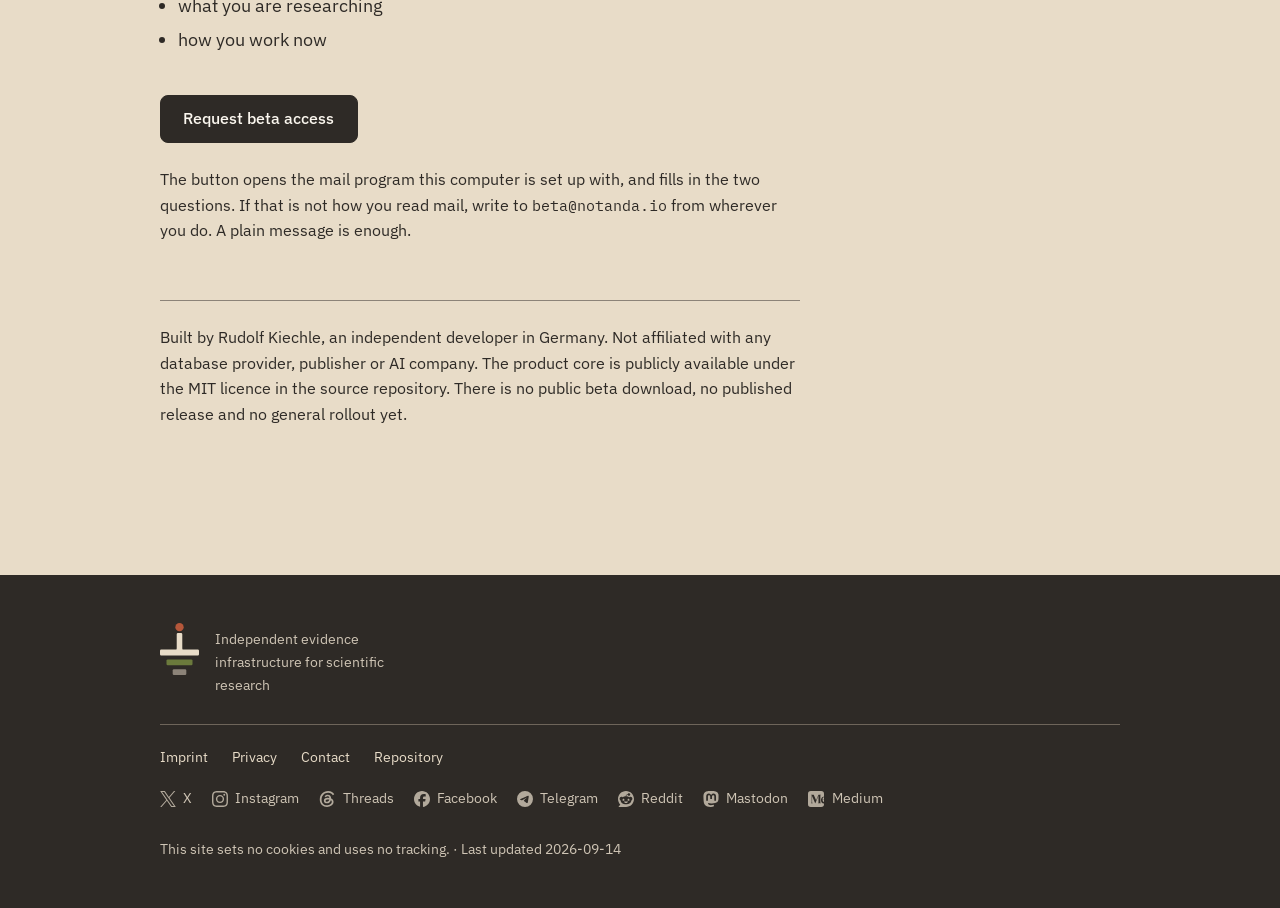
==== commit 77dcda08: "chore(status): Repository-Link ergaenzen, Release 1.3.0, MIT und Beta-Status klarstellen" ====
--- a/index.html
+++ b/index.html
@@ -23,11 +23,12 @@
   Notanda Visual Application Guide V1 (Referenzimplementierung).
   Keine externen Anfragen: Schriften unter /fonts (SIL OFL), kein ausgefuehrtes Script (ein JSON-LD-Datenblock), kein Tracking.
 
-  Capability-Aussagen am 2026-09-12 gegen Repository-Stand Release 1.2.0 verifiziert.
-  Repository ist noch nicht öffentlich: die "Code"-Bezüge stehen als Geisterschrift (.ph)
-  in Navigation und Footer, statt auf eine nicht existierende Adresse zu verlinken.
-  In den Aktionsblöcken steht bewusst KEIN Code-Knopf: ein Knopf verspricht eine Handlung,
-  die es noch nicht gibt. Sobald das Repository öffentlich ist, kann er dort wieder ergänzt werden.
+  Capability-Aussagen am 2026-09-12 gegen Repository-Stand Release 1.2.0 verifiziert;
+  Versionsstand am 2026-09-19 auf Release 1.3.0 aktualisiert (README des Repositorys als Quelle geprueft).
+  Repository ist jetzt oeffentlich (https://github.com/RudiRegenwurm/Open-Access-API-Harvester): Navigation und Footer verlinken direkt dorthin.
+  Weiterhin klargestellt: der Produktkern ist unter MIT oeffentlich zugaenglich, es gibt aber
+  weiterhin keinen oeffentlichen Beta-Download, kein veroeffentlichtes Release und keinen
+  allgemeinen Rollout. Beta-Zugang laeuft unveraendert ausschliesslich ueber beta@notanda.io.
 -->
   <script type="application/ld+json">
     {"@context":"https://schema.org","@graph":[{"@type":"Organization","@id":"https://notanda.io/#organization","name":"Notanda Research","alternateName":"Notanda","url":"https://notanda.io/","logo":"https://notanda.io/assets/notanda_avatar_512.png","description":"Independent evidence infrastructure for scientific research.","address":{"@type":"PostalAddress","addressCountry":"DE"},"sameAs":["https://x.com/notandaresearch","https://instagram.com/notandaresearch","https://threads.com/@notandaresearch","https://www.facebook.com/notandaresearch","https://t.me/notandaresearch","https://reddit.com/user/notanda","https://mastodon.social/@notanda","https://medium.com/@notanda"]},{"@type":"WebSite","@id":"https://notanda.io/#website","url":"https://notanda.io/","name":"Notanda Research","inLanguage":"en","publisher":{"@id":"https://notanda.io/#organization"}}]}
@@ -46,7 +47,7 @@
       <ul>
         <li><a href="#how">How it works</a></li>
         <li><a href="#status">Status</a></li>
-        <li><span class="ph" title="Repository is not public yet">Code</span></li>
+        <li><a href="https://github.com/RudiRegenwurm/Open-Access-API-Harvester">Code</a></li>
       </ul>
     </nav>
   </div>
@@ -125,7 +126,7 @@
   <section class="status dark" id="status">
     <div class="wrap">
       <h2>Where it stands</h2>
-      <p class="stamp">Status as of 2026-09-12, against release 1.2.0.</p>
+      <p class="stamp">Status as of 2026-09-19, against release 1.3.0.</p>
       <div class="split">
         <div>
           <h3>Available now</h3>
@@ -162,7 +163,7 @@
         <a class="btn btn-primary" href="mailto:beta@notanda.io?subject=Notanda%20beta%20access&body=Hello%2C%0D%0A%0D%0AI%20would%20like%20beta%20access%20to%20Notanda.%0D%0A%0D%0AWhat%20I%20am%20researching%3A%0D%0A%0D%0AHow%20I%20work%20now%3A%0D%0A">Request beta access</a>
       </div>
       <p class="fallback">The button opens the mail program this computer is set up with, and fills in the two questions. If that is not how you read mail, write to <span class="mail">beta@notanda.io</span> from wherever you do. A plain message is enough.</p>
-      <p class="byline">Built by Rudolf Kiechle, an independent developer in Germany. Not affiliated with any database provider, publisher or AI company. MIT licence.</p>
+      <p class="byline">Built by Rudolf Kiechle, an independent developer in Germany. Not affiliated with any database provider, publisher or AI company. The product core is publicly available under the MIT licence in the source repository. There is no public beta download, no published release and no general rollout yet.</p>
     </div>
   </section>
 
@@ -178,7 +179,7 @@
       <li><a href="imprint.html">Imprint</a></li>
       <li><a href="privacy.html">Privacy</a></li>
       <li><a href="mailto:beta@notanda.io">Contact</a></li>
-      <li><span class="ph" title="Repository is not public yet">Repository</span></li>
+      <li><a href="https://github.com/RudiRegenwurm/Open-Access-API-Harvester">Repository</a></li>
     </ul>
     <!-- Icon-Pfade: simple-icons (CC0-1.0); Marken gehoeren den jeweiligen Anbietern. -->
     <ul class="social">
--- a/styles.css
+++ b/styles.css
@@ -200,7 +200,15 @@
 
 /* Try it */
 .try { background: var(--sand); }
-.try .byline { margin-top: 3.5rem; padding-top: 1.5rem; border-top: 1px solid var(--grey); color: var(--muted); font-size: 1rem; max-width: 40em; }
+.try .ask { margin: 0 0 1.75rem; padding-left: 1.15rem; max-width: var(--measure); }
+.try .ask li { margin-bottom: .3rem; }
+/* Nebentext auf Sand: Warmgrau dunkel erreicht auf #E8DCC8 nur 4,22:1 und damit nicht
+   WCAG AA für kleinen Text (auf Papier sind es 5,35:1). Auf dieser Fläche trägt
+   Tiefbraun den Nebentext; die Zurücknahme übernehmen Schriftgrad und Abstand. */
+.try .fallback { color: var(--brown); font-size: 1rem; max-width: 40em; }
+.try .byline { margin-top: 3.5rem; padding-top: 1.5rem; border-top: 1px solid var(--grey); color: var(--brown); font-size: 1rem; max-width: 40em; }
+/* Adressen zum Abschreiben: Mono für Lesbarkeit, ein Klick wählt die ganze Adresse */
+.mail { font-family: var(--mono); font-size: .95em; white-space: nowrap; -webkit-user-select: all; user-select: all; }
 
 /* Footer (dunkle Ankerzone mit solitärem Emblem — Guide §12) */
 footer.site { background: var(--brown); color: var(--sand); padding: 3rem 0 3rem; font-size: .9rem; }
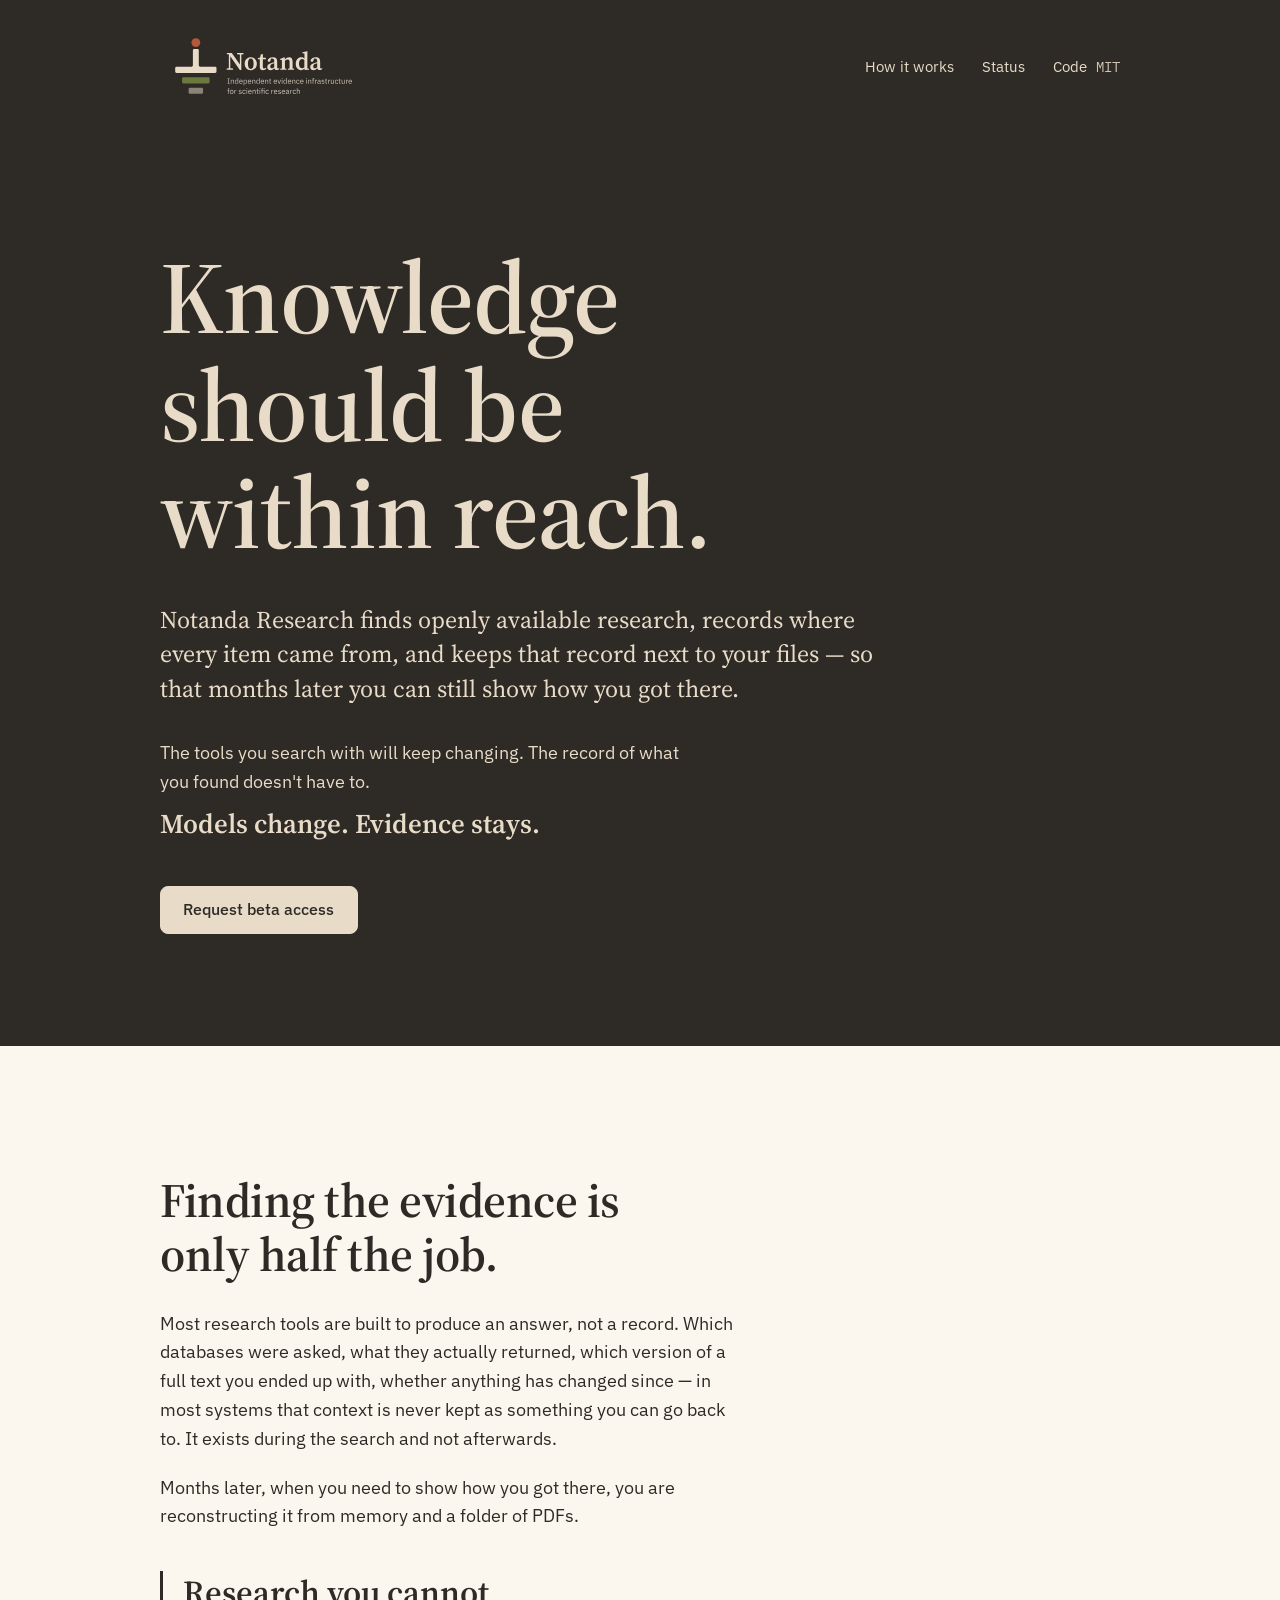
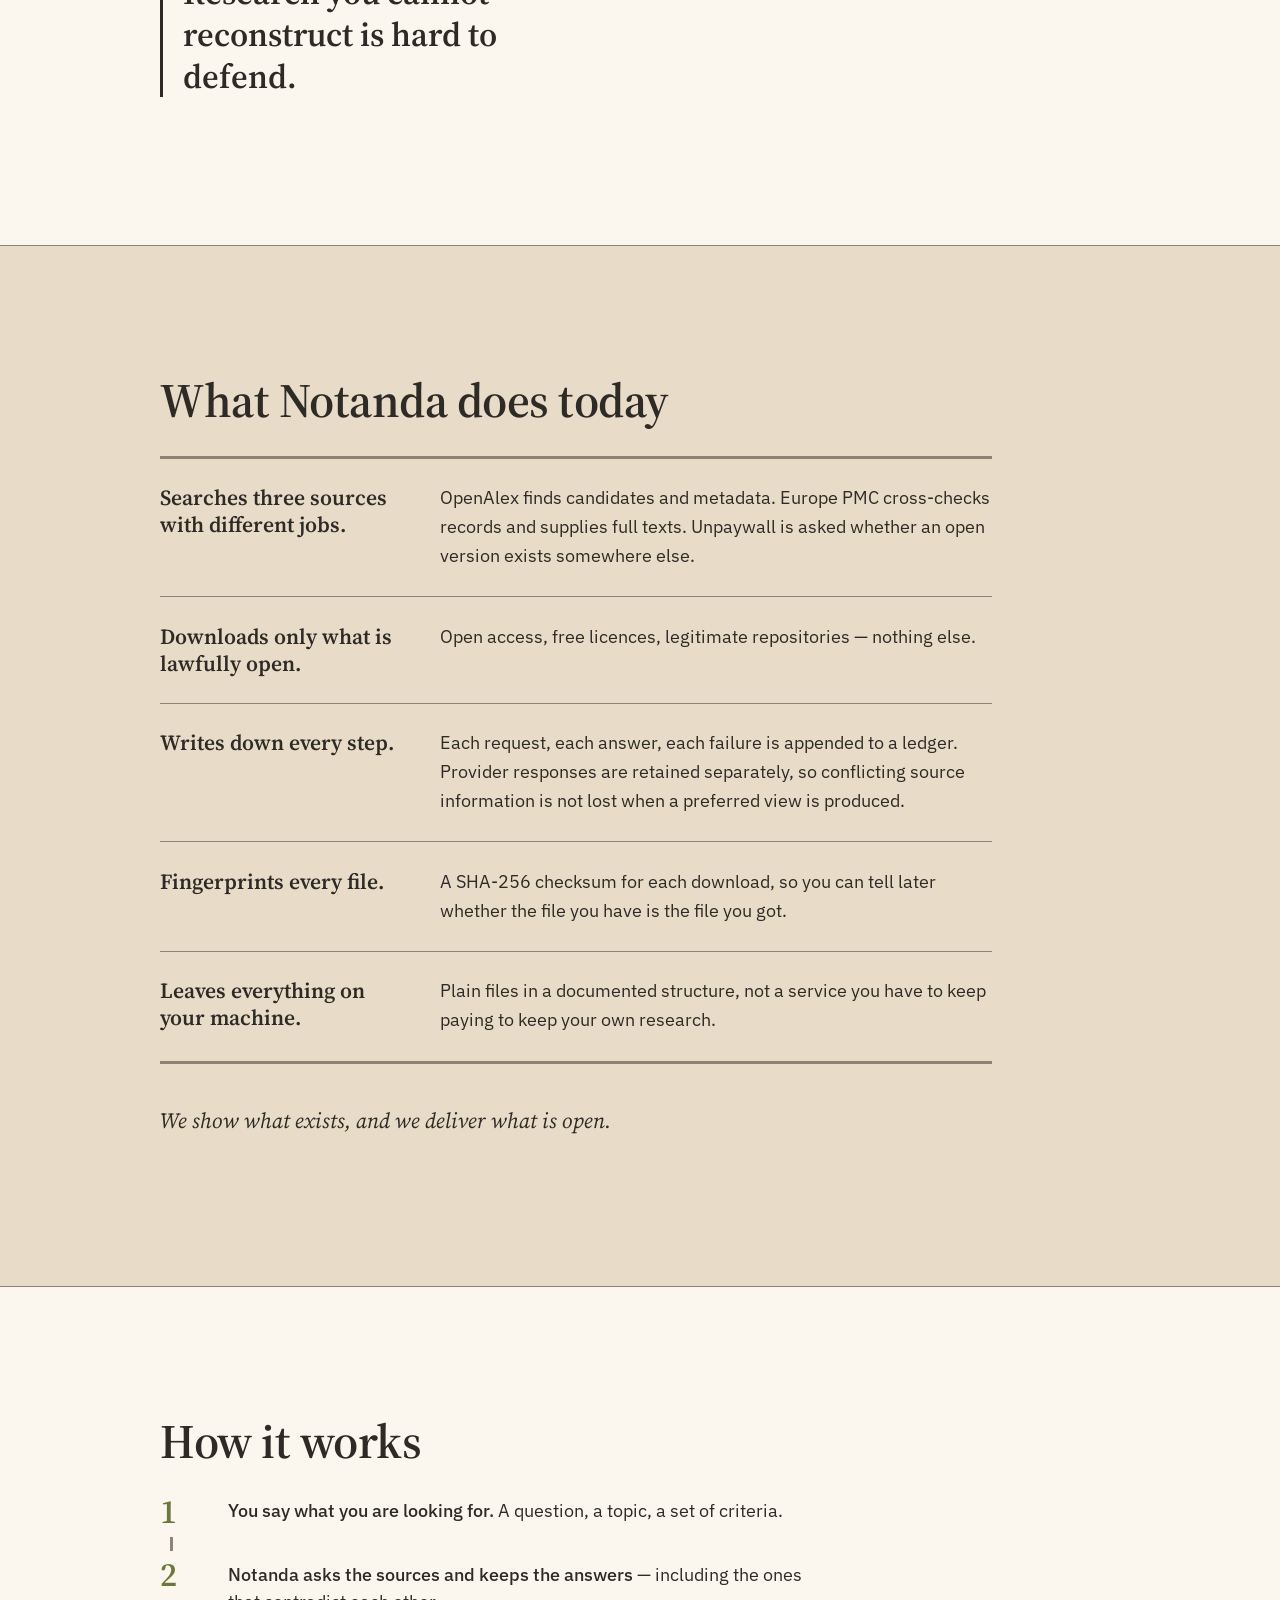
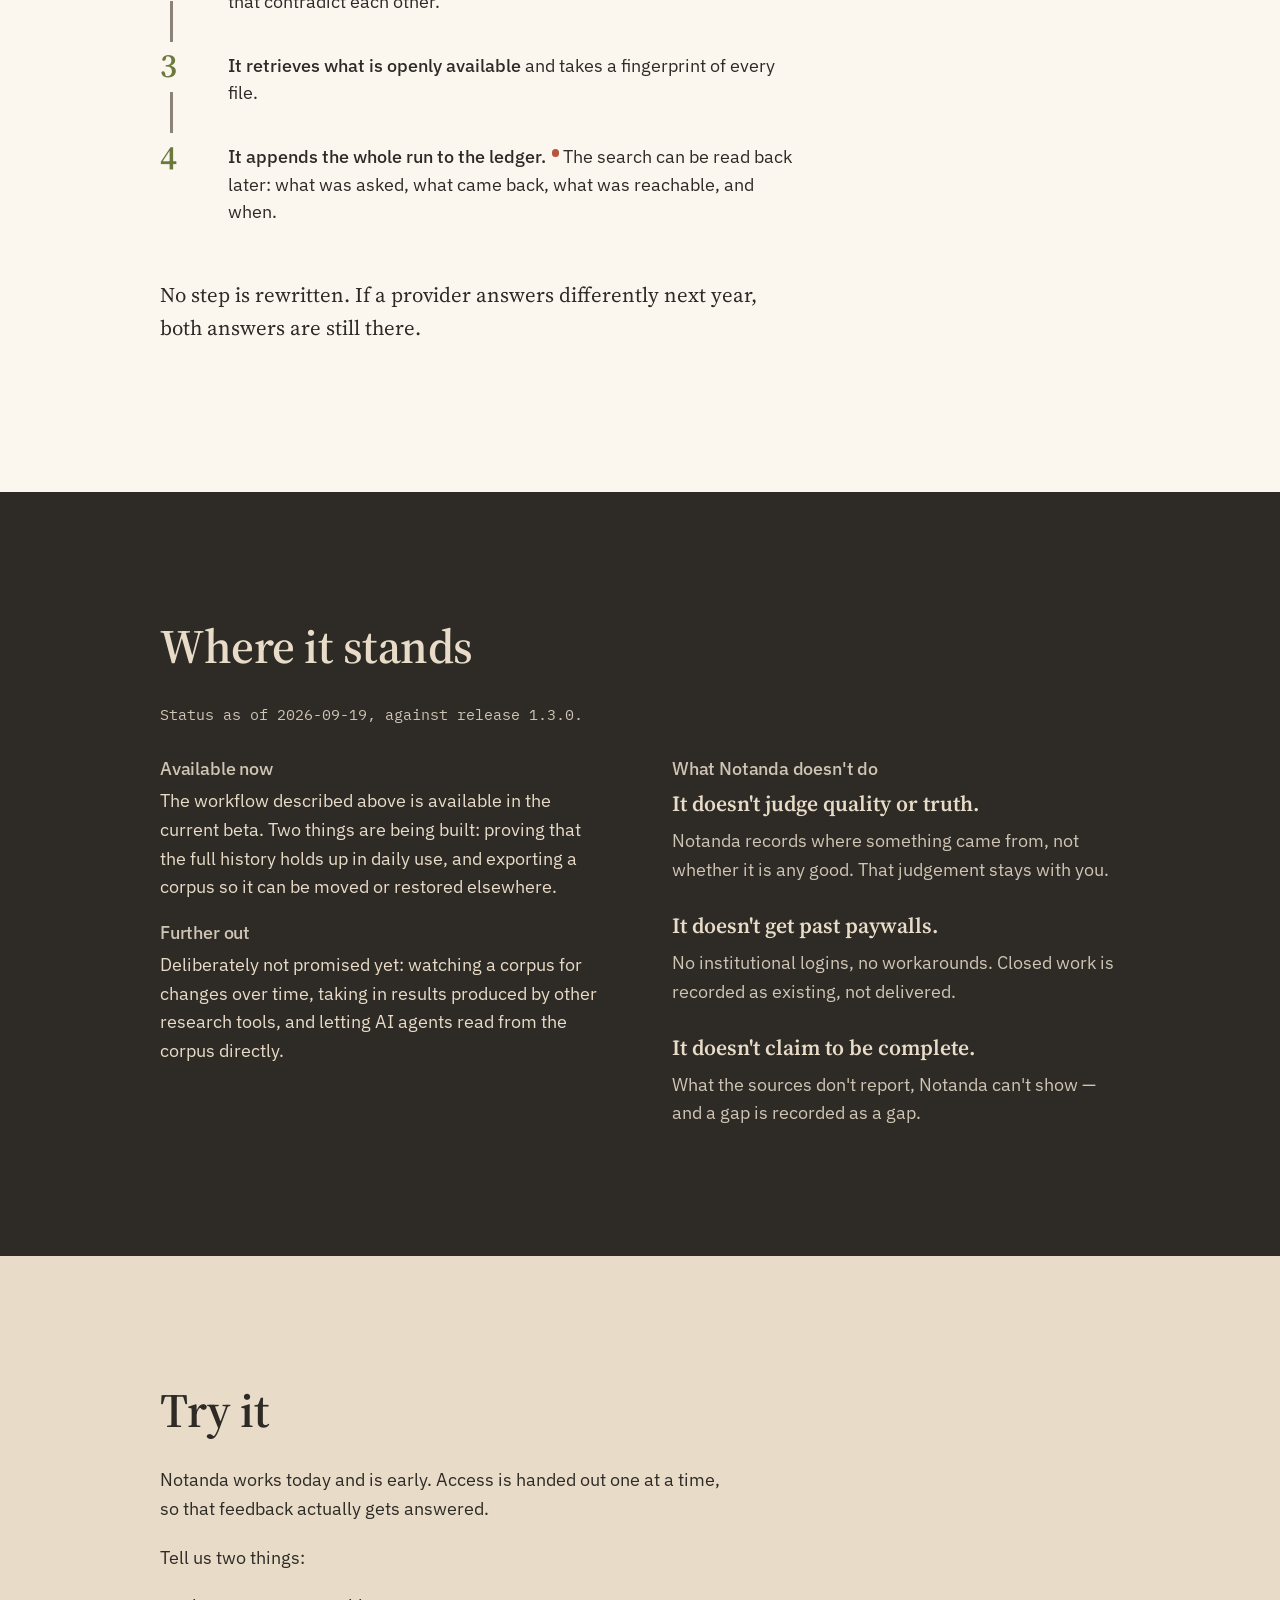
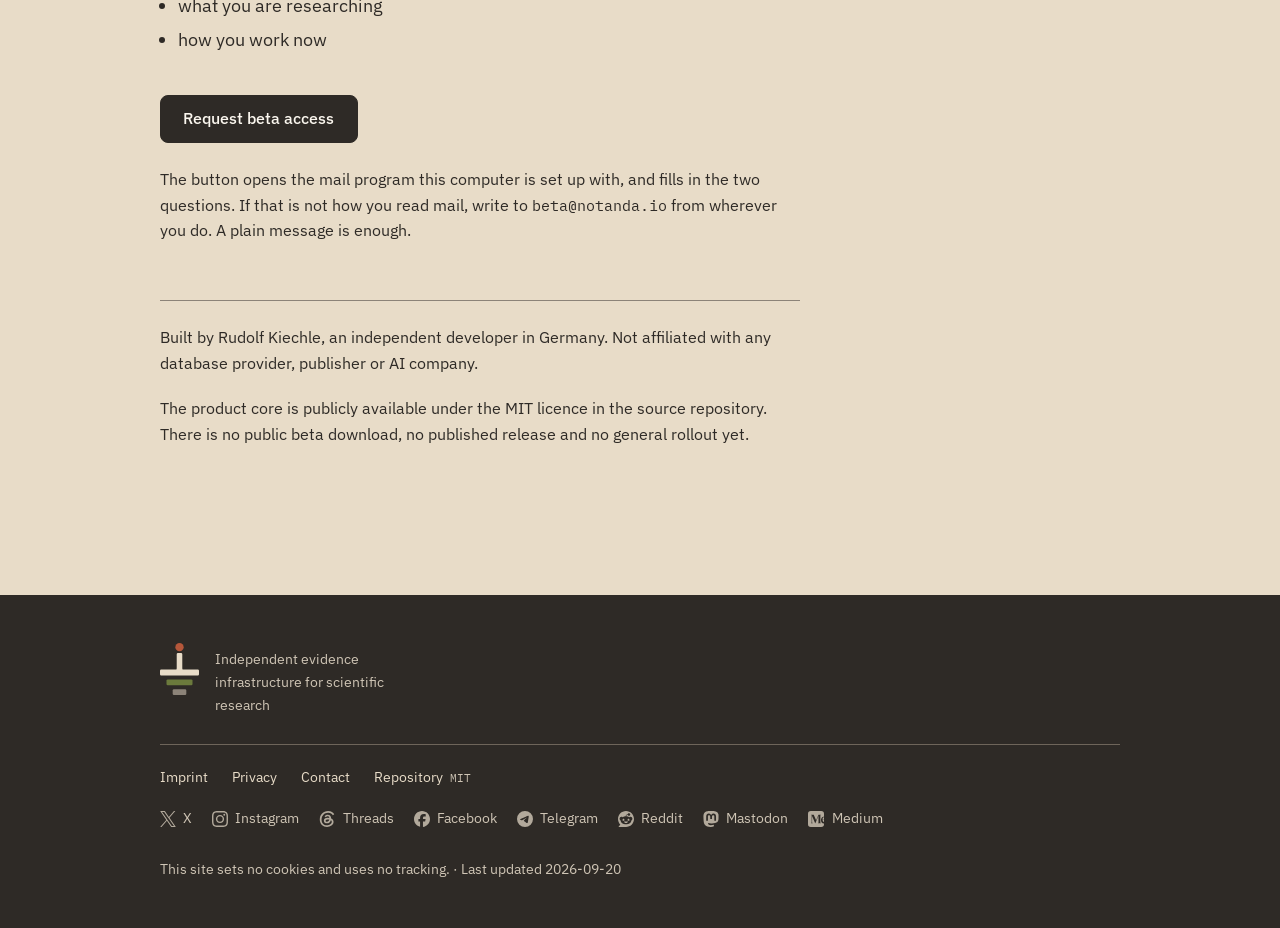
==== commit 39976bab: "Make MIT licence mention visible on the landing page" ====
--- a/index.html
+++ b/index.html
@@ -16,184 +16,190 @@
 <link rel="apple-touch-icon" href="/notanda_avatar_180.png">
 <link rel="stylesheet" href="styles.css">
 <!--
-  NOTANDA LANDINGPAGE — Live-Stand V1.2, 2026-09-13
-  Inhalt: Inhaltskonzept V1.0 (unverändert). Marke: Leitbild V1.2.1, ÄV V1.1,
-  Emblem-Produktionspaket V1.0 (Originalassets, SHA-256-verifiziert gegen die
-  versiegelte SHA256SUMS im Repository docs/brand/Notanda_Emblem_Final_V1.0_2026-09-11),
-  Notanda Visual Application Guide V1 (Referenzimplementierung).
-  Keine externen Anfragen: Schriften unter /fonts (SIL OFL), kein ausgefuehrtes Script (ein JSON-LD-Datenblock), kein Tracking.
-
-  Capability-Aussagen am 2026-09-12 gegen Repository-Stand Release 1.2.0 verifiziert;
-  Versionsstand am 2026-09-19 auf Release 1.3.0 aktualisiert (README des Repositorys als Quelle geprueft).
-  Repository ist jetzt oeffentlich (https://github.com/RudiRegenwurm/Open-Access-API-Harvester): Navigation und Footer verlinken direkt dorthin.
-  Weiterhin klargestellt: der Produktkern ist unter MIT oeffentlich zugaenglich, es gibt aber
-  weiterhin keinen oeffentlichen Beta-Download, kein veroeffentlichtes Release und keinen
-  allgemeinen Rollout. Beta-Zugang laeuft unveraendert ausschliesslich ueber beta@notanda.io.
+NOTANDA LANDINGPAGE — Live-Stand V1.2, 2026-09-13
+Inhalt: Inhaltskonzept V1.0 (unverändert). Marke: Leitbild V1.2.1, ÄV V1.1,
+Emblem-Produktionspaket V1.0 (Originalassets, SHA-256-verifiziert gegen die
+versiegelte SHA256SUMS im Repository docs/brand/Notanda_Emblem_Final_V1.0_2026-09-11),
+Notanda Visual Application Guide V1 (Referenzimplementierung).
+Keine externen Anfragen: Schriften unter /fonts (SIL OFL), kein ausgefuehrtes Script (ein JSON-LD-Datenblock), kein Tracking.
+
+Capability-Aussagen am 2026-09-12 gegen Repository-Stand Release 1.2.0 verifiziert;
+Versionsstand am 2026-09-19 auf Release 1.3.0 aktualisiert (README des Repositorys als Quelle geprueft).
+Repository ist jetzt oeffentlich (https://github.com/RudiRegenwurm/Open-Access-API-Harvester): Navigation und Footer verlinken direkt dorthin.
+Weiterhin klargestellt: der Produktkern ist unter MIT oeffentlich zugaenglich, es gibt aber
+weiterhin keinen oeffentlichen Beta-Download, kein veroeffentlichtes Release und keinen
+allgemeinen Rollout. Beta-Zugang laeuft unveraendert ausschliesslich ueber beta@notanda.io.
+
+Nachtrag 2026-09-20: MIT-Hinweis sichtbarer gemacht (Rudolf Kiechles ausdruecklicher Auftrag,
+Begruendung Reputation). Zwei Aenderungen, keine neue Aussage: (1) der bestehende MIT-Satz in der
+Byline steht jetzt als eigener Absatz statt mitten im Fliesstext; (2) ein leiser "MIT"-Hinweis
+neben den bestehenden Code-/Repository-Links in Kopf- und Fusszeile (.tag in styles.css).
 -->
-  <script type="application/ld+json">
-    {"@context":"https://schema.org","@graph":[{"@type":"Organization","@id":"https://notanda.io/#organization","name":"Notanda Research","alternateName":"Notanda","url":"https://notanda.io/","logo":"https://notanda.io/assets/notanda_avatar_512.png","description":"Independent evidence infrastructure for scientific research.","address":{"@type":"PostalAddress","addressCountry":"DE"},"sameAs":["https://x.com/notandaresearch","https://instagram.com/notandaresearch","https://threads.com/@notandaresearch","https://www.facebook.com/notandaresearch","https://t.me/notandaresearch","https://reddit.com/user/notanda","https://mastodon.social/@notanda","https://medium.com/@notanda"]},{"@type":"WebSite","@id":"https://notanda.io/#website","url":"https://notanda.io/","name":"Notanda Research","inLanguage":"en","publisher":{"@id":"https://notanda.io/#organization"}}]}
-  </script>
+<script type="application/ld+json">
+{"@context":"https://schema.org","@graph":[{"@type":"Organization","@id":"https://notanda.io/#organization","name":"Notanda Research","alternateName":"Notanda","url":"https://notanda.io/","logo":"https://notanda.io/assets/notanda_avatar_512.png","description":"Independent evidence infrastructure for scientific research.","address":{"@type":"PostalAddress","addressCountry":"DE"},"sameAs":["https://x.com/notandaresearch","https://instagram.com/notandaresearch","https://threads.com/@notandaresearch","https://www.facebook.com/notandaresearch","https://t.me/notandaresearch","https://reddit.com/user/notanda","https://mastodon.social/@notanda","https://medium.com/@notanda"]},{"@type":"WebSite","@id":"https://notanda.io/#website","url":"https://notanda.io/","name":"Notanda Research","inLanguage":"en","publisher":{"@id":"https://notanda.io/#organization"}}]}
+</script>
 </head>
 
 <body>
 <a class="skip" href="#main">Skip to content</a>
 
 <header class="site">
-  <div class="wrap">
-    <a class="lockup" href="#">
-      <img src="assets/notanda_lockup_dunkel_pfade.svg" alt="Notanda Research — independent evidence infrastructure for scientific research" width="327" height="120">
-    </a>
-    <nav class="site" aria-label="Page">
-      <ul>
-        <li><a href="#how">How it works</a></li>
-        <li><a href="#status">Status</a></li>
-        <li><a href="https://github.com/RudiRegenwurm/Open-Access-API-Harvester">Code</a></li>
-      </ul>
-    </nav>
-  </div>
+<div class="wrap">
+<a class="lockup" href="#">
+<img src="assets/notanda_lockup_dunkel_pfade.svg" alt="Notanda Research — independent evidence infrastructure for scientific research" width="327" height="120">
+</a>
+<nav class="site" aria-label="Page">
+<ul>
+<li><a href="#how">How it works</a></li>
+<li><a href="#status">Status</a></li>
+<li><a href="https://github.com/RudiRegenwurm/Open-Access-API-Harvester">Code</a> <span class="tag">MIT</span></li>
+</ul>
+</nav>
+</div>
 </header>
 
 <main id="main">
 
-  <!-- 1 · Hero / Mission -->
-  <section class="hero dark">
-    <div class="wrap">
-      <h1>Knowledge should be within reach.</h1>
-      <p class="lead">Notanda Research finds openly available research, records where every item came from, and keeps that record next to your files — so that months later you can still show how you got there.</p>
-      <p class="claim">The tools you search with will keep changing. The record of what you found doesn't have to.
-        <strong>Models change. Evidence stays.</strong></p>
-      <div class="actions">
-        <a class="btn btn-primary" href="#try">Request beta access</a>
-      </div>
-    </div>
-  </section>
-
-  <!-- 2 · Problem -->
-  <section class="problem">
-    <div class="wrap">
-      <h2>Finding the evidence is only half the job.</h2>
-      <p>Most research tools are built to produce an answer, not a record. Which databases were asked, what they actually returned, which version of a full text you ended up with, whether anything has changed since — in most systems that context is never kept as something you can go back to. It exists during the search and not afterwards.</p>
-      <p>Months later, when you need to show how you got there, you are reconstructing it from memory and a folder of PDFs.</p>
-      <p class="verdict">Research you cannot reconstruct is hard to defend.</p>
-    </div>
-  </section>
-
-  <!-- 3 · What Notanda does today -->
-  <section class="caps" id="today">
-    <div class="wrap">
-      <h2>What Notanda does today</h2>
-      <dl>
-        <div class="cap">
-          <dt>Searches three sources with different jobs.</dt>
-          <dd>OpenAlex finds candidates and metadata. Europe PMC cross-checks records and supplies full texts. Unpaywall is asked whether an open version exists somewhere else.</dd>
-        </div>
-        <div class="cap">
-          <dt>Downloads only what is lawfully open.</dt>
-          <dd>Open access, free licences, legitimate repositories — nothing else.</dd>
-        </div>
-        <div class="cap">
-          <dt>Writes down every step.</dt>
-          <dd>Each request, each answer, each failure is appended to a ledger. Provider responses are retained separately, so conflicting source information is not lost when a preferred view is produced.</dd>
-        </div>
-        <div class="cap">
-          <dt>Fingerprints every file.</dt>
-          <dd>A SHA-256 checksum for each download, so you can tell later whether the file you have is the file you got.</dd>
-        </div>
-        <div class="cap">
-          <dt>Leaves everything on your machine.</dt>
-          <dd>Plain files in a documented structure, not a service you have to keep paying to keep your own research.</dd>
-        </div>
-      </dl>
-      <p class="motto">We show what exists, and we deliver what is open.</p>
-    </div>
-  </section>
-
-  <!-- 4 · How it works -->
-  <section class="how" id="how">
-    <div class="wrap">
-      <h2>How it works</h2>
-      <ol class="steps">
-        <li><p><strong>You say what you are looking for.</strong> A question, a topic, a set of criteria.</p></li>
-        <li><p><strong>Notanda asks the sources and keeps the answers</strong> — including the ones that contradict each other.</p></li>
-        <li><p><strong>It retrieves what is openly available</strong> and takes a fingerprint of every file.</p></li>
-        <li><p><strong>It appends the whole run to the ledger.</strong><span class="nota-dot" role="img" aria-label="noted"></span> The search can be read back later: what was asked, what came back, what was reachable, and when.</p></li>
-      </ol>
-      <p class="coda">No step is rewritten. If a provider answers differently next year, both answers are still there.</p>
-    </div>
-  </section>
-
-  <!-- 5 · Where it stands · What it doesn't do -->
-  <section class="status dark" id="status">
-    <div class="wrap">
-      <h2>Where it stands</h2>
-      <p class="stamp">Status as of 2026-09-19, against release 1.3.0.</p>
-      <div class="split">
-        <div>
-          <h3>Available now</h3>
-          <p>The workflow described above is available in the current beta. Two things are being built: proving that the full history holds up in daily use, and exporting a corpus so it can be moved or restored elsewhere.</p>
-          <h3>Further out</h3>
-          <p>Deliberately not promised yet: watching a corpus for changes over time, taking in results produced by other research tools, and letting AI agents read from the corpus directly.</p>
-        </div>
-        <div>
-          <h3>What Notanda doesn't do</h3>
-          <dl class="limits">
-            <dt>It doesn't judge quality or truth.</dt>
-            <dd>Notanda records where something came from, not whether it is any good. That judgement stays with you.</dd>
-            <dt>It doesn't get past paywalls.</dt>
-            <dd>No institutional logins, no workarounds. Closed work is recorded as existing, not delivered.</dd>
-            <dt>It doesn't claim to be complete.</dt>
-            <dd>What the sources don't report, Notanda can't show — and a gap is recorded as a gap.</dd>
-          </dl>
-        </div>
-      </div>
-    </div>
-  </section>
-
-  <!-- 6 · Try it -->
-  <section class="try" id="try">
-    <div class="wrap">
-      <h2>Try it</h2>
-      <p>Notanda works today and is early. Access is handed out one at a time, so that feedback actually gets answered.</p>
-      <p>Tell us two things:</p>
-      <ul class="ask">
-        <li>what you are researching</li>
-        <li>how you work now</li>
-      </ul>
-      <div class="actions">
-        <a class="btn btn-primary" href="mailto:beta@notanda.io?subject=Notanda%20beta%20access&body=Hello%2C%0D%0A%0D%0AI%20would%20like%20beta%20access%20to%20Notanda.%0D%0A%0D%0AWhat%20I%20am%20researching%3A%0D%0A%0D%0AHow%20I%20work%20now%3A%0D%0A">Request beta access</a>
-      </div>
-      <p class="fallback">The button opens the mail program this computer is set up with, and fills in the two questions. If that is not how you read mail, write to <span class="mail">beta@notanda.io</span> from wherever you do. A plain message is enough.</p>
-      <p class="byline">Built by Rudolf Kiechle, an independent developer in Germany. Not affiliated with any database provider, publisher or AI company. The product core is publicly available under the MIT licence in the source repository. There is no public beta download, no published release and no general rollout yet.</p>
-    </div>
-  </section>
+<!-- 1 · Hero / Mission -->
+<section class="hero dark">
+<div class="wrap">
+<h1>Knowledge should be within reach.</h1>
+<p class="lead">Notanda Research finds openly available research, records where every item came from, and keeps that record next to your files — so that months later you can still show how you got there.</p>
+<p class="claim">The tools you search with will keep changing. The record of what you found doesn't have to.
+<strong>Models change. Evidence stays.</strong></p>
+<div class="actions">
+<a class="btn btn-primary" href="#try">Request beta access</a>
+</div>
+</div>
+</section>
+
+<!-- 2 · Problem -->
+<section class="problem">
+<div class="wrap">
+<h2>Finding the evidence is only half the job.</h2>
+<p>Most research tools are built to produce an answer, not a record. Which databases were asked, what they actually returned, which version of a full text you ended up with, whether anything has changed since — in most systems that context is never kept as something you can go back to. It exists during the search and not afterwards.</p>
+<p>Months later, when you need to show how you got there, you are reconstructing it from memory and a folder of PDFs.</p>
+<p class="verdict">Research you cannot reconstruct is hard to defend.</p>
+</div>
+</section>
+
+<!-- 3 · What Notanda does today -->
+<section class="caps" id="today">
+<div class="wrap">
+<h2>What Notanda does today</h2>
+<dl>
+<div class="cap">
+<dt>Searches three sources with different jobs.</dt>
+<dd>OpenAlex finds candidates and metadata. Europe PMC cross-checks records and supplies full texts. Unpaywall is asked whether an open version exists somewhere else.</dd>
+</div>
+<div class="cap">
+<dt>Downloads only what is lawfully open.</dt>
+<dd>Open access, free licences, legitimate repositories — nothing else.</dd>
+</div>
+<div class="cap">
+<dt>Writes down every step.</dt>
+<dd>Each request, each answer, each failure is appended to a ledger. Provider responses are retained separately, so conflicting source information is not lost when a preferred view is produced.</dd>
+</div>
+<div class="cap">
+<dt>Fingerprints every file.</dt>
+<dd>A SHA-256 checksum for each download, so you can tell later whether the file you have is the file you got.</dd>
+</div>
+<div class="cap">
+<dt>Leaves everything on your machine.</dt>
+<dd>Plain files in a documented structure, not a service you have to keep paying to keep your own research.</dd>
+</div>
+</dl>
+<p class="motto">We show what exists, and we deliver what is open.</p>
+</div>
+</section>
+
+<!-- 4 · How it works -->
+<section class="how" id="how">
+<div class="wrap">
+<h2>How it works</h2>
+<ol class="steps">
+<li><p><strong>You say what you are looking for.</strong> A question, a topic, a set of criteria.</p></li>
+<li><p><strong>Notanda asks the sources and keeps the answers</strong> — including the ones that contradict each other.</p></li>
+<li><p><strong>It retrieves what is openly available</strong> and takes a fingerprint of every file.</p></li>
+<li><p><strong>It appends the whole run to the ledger.</strong><span class="nota-dot" role="img" aria-label="noted"></span> The search can be read back later: what was asked, what came back, what was reachable, and when.</p></li>
+</ol>
+<p class="coda">No step is rewritten. If a provider answers differently next year, both answers are still there.</p>
+</div>
+</section>
+
+<!-- 5 · Where it stands · What it doesn't do -->
+<section class="status dark" id="status">
+<div class="wrap">
+<h2>Where it stands</h2>
+<p class="stamp">Status as of 2026-09-19, against release 1.3.0.</p>
+<div class="split">
+<div>
+<h3>Available now</h3>
+<p>The workflow described above is available in the current beta. Two things are being built: proving that the full history holds up in daily use, and exporting a corpus so it can be moved or restored elsewhere.</p>
+<h3>Further out</h3>
+<p>Deliberately not promised yet: watching a corpus for changes over time, taking in results produced by other research tools, and letting AI agents read from the corpus directly.</p>
+</div>
+<div>
+<h3>What Notanda doesn't do</h3>
+<dl class="limits">
+<dt>It doesn't judge quality or truth.</dt>
+<dd>Notanda records where something came from, not whether it is any good. That judgement stays with you.</dd>
+<dt>It doesn't get past paywalls.</dt>
+<dd>No institutional logins, no workarounds. Closed work is recorded as existing, not delivered.</dd>
+<dt>It doesn't claim to be complete.</dt>
+<dd>What the sources don't report, Notanda can't show — and a gap is recorded as a gap.</dd>
+</dl>
+</div>
+</div>
+</div>
+</section>
+
+<!-- 6 · Try it -->
+<section class="try" id="try">
+<div class="wrap">
+<h2>Try it</h2>
+<p>Notanda works today and is early. Access is handed out one at a time, so that feedback actually gets answered.</p>
+<p>Tell us two things:</p>
+<ul class="ask">
+<li>what you are researching</li>
+<li>how you work now</li>
+</ul>
+<div class="actions">
+<a class="btn btn-primary" href="mailto:beta@notanda.io?subject=Notanda%20beta%20access&body=Hello%2C%0D%0A%0D%0AI%20would%20like%20beta%20access%20to%20Notanda.%0D%0A%0D%0AWhat%20I%20am%20researching%3A%0D%0A%0D%0AHow%20I%20work%20now%3A%0D%0A">Request beta access</a>
+</div>
+<p class="fallback">The button opens the mail program this computer is set up with, and fills in the two questions. If that is not how you read mail, write to <span class="mail">beta@notanda.io</span> from wherever you do. A plain message is enough.</p>
+<p class="byline">Built by Rudolf Kiechle, an independent developer in Germany. Not affiliated with any database provider, publisher or AI company.</p>
+<p class="byline">The product core is publicly available under the MIT licence in the source repository. There is no public beta download, no published release and no general rollout yet.</p>
+</div>
+</section>
 
 </main>
 
 <footer class="site">
-  <div class="wrap">
-    <div class="foot-brand">
-      <img class="emblem" src="assets/notanda_emblem_farbig_dunkel.svg" alt="Notanda Research" width="700" height="944">
-      <p class="descriptor">Independent evidence infrastructure for scientific research</p>
-    </div>
-    <ul>
-      <li><a href="imprint.html">Imprint</a></li>
-      <li><a href="privacy.html">Privacy</a></li>
-      <li><a href="mailto:beta@notanda.io">Contact</a></li>
-      <li><a href="https://github.com/RudiRegenwurm/Open-Access-API-Harvester">Repository</a></li>
-    </ul>
-    <!-- Icon-Pfade: simple-icons (CC0-1.0); Marken gehoeren den jeweiligen Anbietern. -->
-    <ul class="social">
-      <li><a href="https://x.com/notandaresearch" rel="me"><svg class="ico" viewBox="0 0 24 24" aria-hidden="true" focusable="false"><path d="M14.234 10.162 22.977 0h-2.072l-7.591 8.824L7.251 0H.258l9.168 13.343L.258 24H2.33l8.016-9.318L16.749 24h6.993zm-2.837 3.299-.929-1.329L3.076 1.56h3.182l5.965 8.532.929 1.329 7.754 11.09h-3.182z"/></svg><span>X</span></a></li>
-      <li><a href="https://instagram.com/notandaresearch" rel="me"><svg class="ico" viewBox="0 0 24 24" aria-hidden="true" focusable="false"><path d="M7.0301.084c-1.2768.0602-2.1487.264-2.911.5634-.7888.3075-1.4575.72-2.1228 1.3877-.6652.6677-1.075 1.3368-1.3802 2.127-.2954.7638-.4956 1.6365-.552 2.914-.0564 1.2775-.0689 1.6882-.0626 4.947.0062 3.2586.0206 3.6671.0825 4.9473.061 1.2765.264 2.1482.5635 2.9107.308.7889.72 1.4573 1.388 2.1228.6679.6655 1.3365 1.0743 2.1285 1.38.7632.295 1.6361.4961 2.9134.552 1.2773.056 1.6884.069 4.9462.0627 3.2578-.0062 3.668-.0207 4.9478-.0814 1.28-.0607 2.147-.2652 2.9098-.5633.7889-.3086 1.4578-.72 2.1228-1.3881.665-.6682 1.0745-1.3378 1.3795-2.1284.2957-.7632.4966-1.636.552-2.9124.056-1.2809.0692-1.6898.063-4.948-.0063-3.2583-.021-3.6668-.0817-4.9465-.0607-1.2797-.264-2.1487-.5633-2.9117-.3084-.7889-.72-1.4568-1.3876-2.1228C21.2982 1.33 20.628.9208 19.8378.6165 19.074.321 18.2017.1197 16.9244.0645 15.6471.0093 15.236-.005 11.977.0014 8.718.0076 8.31.0215 7.0301.0839m.1402 21.6932c-1.17-.0509-1.8053-.2453-2.2287-.408-.5606-.216-.96-.4771-1.3819-.895-.422-.4178-.6811-.8186-.9-1.378-.1644-.4234-.3624-1.058-.4171-2.228-.0595-1.2645-.072-1.6442-.079-4.848-.007-3.2037.0053-3.583.0607-4.848.05-1.169.2456-1.805.408-2.2282.216-.5613.4762-.96.895-1.3816.4188-.4217.8184-.6814 1.3783-.9003.423-.1651 1.0575-.3614 2.227-.4171 1.2655-.06 1.6447-.072 4.848-.079 3.2033-.007 3.5835.005 4.8495.0608 1.169.0508 1.8053.2445 2.228.408.5608.216.96.4754 1.3816.895.4217.4194.6816.8176.9005 1.3787.1653.4217.3617 1.056.4169 2.2263.0602 1.2655.0739 1.645.0796 4.848.0058 3.203-.0055 3.5834-.061 4.848-.051 1.17-.245 1.8055-.408 2.2294-.216.5604-.4763.96-.8954 1.3814-.419.4215-.8181.6811-1.3783.9-.4224.1649-1.0577.3617-2.2262.4174-1.2656.0595-1.6448.072-4.8493.079-3.2045.007-3.5825-.006-4.848-.0608M16.953 5.5864A1.44 1.44 0 1 0 18.39 4.144a1.44 1.44 0 0 0-1.437 1.4424M5.8385 12.012c.0067 3.4032 2.7706 6.1557 6.173 6.1493 3.4026-.0065 6.157-2.7701 6.1506-6.1733-.0065-3.4032-2.771-6.1565-6.174-6.1498-3.403.0067-6.156 2.771-6.1496 6.1738M8 12.0077a4 4 0 1 1 4.008 3.9921A3.9996 3.9996 0 0 1 8 12.0077"/></svg><span>Instagram</span></a></li>
-      <li><a href="https://threads.com/@notandaresearch" rel="me"><svg class="ico" viewBox="0 0 24 24" aria-hidden="true" focusable="false"><path d="M18.263 11.097c-.03-3.486-1.92-5.586-5.111-5.586-2.13 0-3.922.963-4.863 2.499l2.062 1.438c.535-.843 1.272-1.543 2.628-1.543 1.528 0 2.318.85 2.544 2.431a15 15 0 0 0-2.236-.173c-4.125 0-6.068 1.867-6.068 4.336s1.943 3.99 4.804 3.99c3.139 0 5.013-2.115 5.781-4.735.798.361 1.348 1.204 1.348 2.47 0 3.387-3.907 5.232-7.22 5.232-4.885 0-8.077-3.207-8.077-8.424 0-6.392 4.223-10.487 9.9-10.487 3.808 0 5.69 1.671 6.97 3.914l2.108-1.475C21.44 2.078 18.331 0 13.663 0 6.227 0 1.168 5.277 1.168 12.934c0 7 4.953 11.066 10.856 11.066 4.878 0 9.809-2.846 9.809-7.716 0-2.545-1.46-4.231-3.569-5.187m-6.33 4.855c-1.077 0-2.026-.512-2.026-1.453 0-1.483 1.822-1.934 3.606-1.934.678 0 1.34.045 1.927.173-.422 1.927-1.671 3.215-3.508 3.214Z"/></svg><span>Threads</span></a></li>
-      <li><a href="https://www.facebook.com/notandaresearch" rel="me"><svg class="ico" viewBox="0 0 24 24" aria-hidden="true" focusable="false"><path d="M9.101 23.691v-7.98H6.627v-3.667h2.474v-1.58c0-4.085 1.848-5.978 5.858-5.978.401 0 .955.042 1.468.103a8.68 8.68 0 0 1 1.141.195v3.325a8.623 8.623 0 0 0-.653-.036 26.805 26.805 0 0 0-.733-.009c-.707 0-1.259.096-1.675.309a1.686 1.686 0 0 0-.679.622c-.258.42-.374.995-.374 1.752v1.297h3.919l-.386 2.103-.287 1.564h-3.246v8.245C19.396 23.238 24 18.179 24 12.044c0-6.627-5.373-12-12-12s-12 5.373-12 12c0 5.628 3.874 10.35 9.101 11.647Z"/></svg><span>Facebook</span></a></li>
-      <li><a href="https://t.me/notandaresearch" rel="me"><svg class="ico" viewBox="0 0 24 24" aria-hidden="true" focusable="false"><path d="M11.944 0A12 12 0 0 0 0 12a12 12 0 0 0 12 12 12 12 0 0 0 12-12A12 12 0 0 0 12 0a12 12 0 0 0-.056 0zm4.962 7.224c.1-.002.321.023.465.14a.506.506 0 0 1 .171.325c.016.093.036.306.02.472-.18 1.898-.962 6.502-1.36 8.627-.168.9-.499 1.201-.82 1.23-.696.065-1.225-.46-1.9-.902-1.056-.693-1.653-1.124-2.678-1.8-1.185-.78-.417-1.21.258-1.91.177-.184 3.247-2.977 3.307-3.23.007-.032.014-.15-.056-.212s-.174-.041-.249-.024c-.106.024-1.793 1.14-5.061 3.345-.48.33-.913.49-1.302.48-.428-.008-1.252-.241-1.865-.44-.752-.245-1.349-.374-1.297-.789.027-.216.325-.437.893-.663 3.498-1.524 5.83-2.529 6.998-3.014 3.332-1.386 4.025-1.627 4.476-1.635z"/></svg><span>Telegram</span></a></li>
-      <li><a href="https://reddit.com/user/notanda" rel="me"><svg class="ico" viewBox="0 0 24 24" aria-hidden="true" focusable="false"><path d="M12 0C5.373 0 0 5.373 0 12c0 3.314 1.343 6.314 3.515 8.485l-2.286 2.286C.775 23.225 1.097 24 1.738 24H12c6.627 0 12-5.373 12-12S18.627 0 12 0Zm4.388 3.199c1.104 0 1.999.895 1.999 1.999 0 1.105-.895 2-1.999 2-.946 0-1.739-.657-1.947-1.539v.002c-1.147.162-2.032 1.15-2.032 2.341v.007c1.776.067 3.4.567 4.686 1.363.473-.363 1.064-.58 1.707-.58 1.547 0 2.802 1.254 2.802 2.802 0 1.117-.655 2.081-1.601 2.531-.088 3.256-3.637 5.876-7.997 5.876-4.361 0-7.905-2.617-7.998-5.87-.954-.447-1.614-1.415-1.614-2.538 0-1.548 1.255-2.802 2.803-2.802.645 0 1.239.218 1.712.585 1.275-.79 2.881-1.291 4.64-1.365v-.01c0-1.663 1.263-3.034 2.88-3.207.188-.911.993-1.595 1.959-1.595Zm-8.085 8.376c-.784 0-1.459.78-1.506 1.797-.047 1.016.64 1.429 1.426 1.429.786 0 1.371-.369 1.418-1.385.047-1.017-.553-1.841-1.338-1.841Zm7.406 0c-.786 0-1.385.824-1.338 1.841.047 1.017.634 1.385 1.418 1.385.785 0 1.473-.413 1.426-1.429-.046-1.017-.721-1.797-1.506-1.797Zm-3.703 4.013c-.974 0-1.907.048-2.77.135-.147.015-.241.168-.183.305.483 1.154 1.622 1.964 2.953 1.964 1.33 0 2.47-.81 2.953-1.964.057-.137-.037-.29-.184-.305-.863-.087-1.795-.135-2.769-.135Z"/></svg><span>Reddit</span></a></li>
-      <li><a href="https://mastodon.social/@notanda" rel="me"><svg class="ico" viewBox="0 0 24 24" aria-hidden="true" focusable="false"><path d="M23.268 5.313c-.35-2.578-2.617-4.61-5.304-5.004C17.51.242 15.792 0 11.813 0h-.03c-3.98 0-4.835.242-5.288.309C3.882.692 1.496 2.518.917 5.127.64 6.412.61 7.837.661 9.143c.074 1.874.088 3.745.26 5.611.118 1.24.325 2.47.62 3.68.55 2.237 2.777 4.098 4.96 4.857 2.336.792 4.849.923 7.256.38.265-.061.527-.132.786-.213.585-.184 1.27-.39 1.774-.753a.057.057 0 0 0 .023-.043v-1.809a.052.052 0 0 0-.02-.041.053.053 0 0 0-.046-.01 20.282 20.282 0 0 1-4.709.545c-2.73 0-3.463-1.284-3.674-1.818a5.593 5.593 0 0 1-.319-1.433.053.053 0 0 1 .066-.054c1.517.363 3.072.546 4.632.546.376 0 .75 0 1.125-.01 1.57-.044 3.224-.124 4.768-.422.038-.008.077-.015.11-.024 2.435-.464 4.753-1.92 4.989-5.604.008-.145.03-1.52.03-1.67.002-.512.167-3.63-.024-5.545zm-3.748 9.195h-2.561V8.29c0-1.309-.55-1.976-1.67-1.976-1.23 0-1.846.79-1.846 2.35v3.403h-2.546V8.663c0-1.56-.617-2.35-1.848-2.35-1.112 0-1.668.668-1.67 1.977v6.218H4.822V8.102c0-1.31.337-2.35 1.011-3.12.696-.77 1.608-1.164 2.74-1.164 1.311 0 2.302.5 2.962 1.498l.638 1.06.638-1.06c.66-.999 1.65-1.498 2.96-1.498 1.13 0 2.043.395 2.74 1.164.675.77 1.012 1.81 1.012 3.12z"/></svg><span>Mastodon</span></a></li>
-      <li><a href="https://medium.com/@notanda" rel="me"><svg class="ico" viewBox="0 0 24 24" aria-hidden="true" focusable="false"><path d="M4.21 0A4.201 4.201 0 0 0 0 4.21v15.58A4.201 4.201 0 0 0 4.21 24h15.58A4.201 4.201 0 0 0 24 19.79v-1.093c-.137.013-.278.02-.422.02-2.577 0-4.027-2.146-4.09-4.832a7.592 7.592 0 0 1 .022-.708c.093-1.186.475-2.241 1.105-3.022a3.885 3.885 0 0 1 1.395-1.1c.468-.237 1.127-.367 1.664-.367h.023c.101 0 .202.004.303.01V4.211A4.201 4.201 0 0 0 19.79 0Zm.198 5.583h4.165l3.588 8.435 3.59-8.435h3.864v.146l-.019.004c-.705.16-1.063.397-1.063 1.254h-.003l.003 10.274c.06.676.424.885 1.063 1.03l.02.004v.145h-4.923v-.145l.019-.005c.639-.144.994-.353 1.054-1.03V7.267l-4.745 11.15h-.261L6.15 7.569v9.445c0 .857.358 1.094 1.063 1.253l.02.004v.147H4.405v-.147l.019-.004c.705-.16 1.065-.397 1.065-1.253V6.987c0-.857-.358-1.094-1.064-1.254l-.018-.004zm19.25 3.668c-1.086.023-1.733 1.323-1.813 3.124H24V9.298a1.378 1.378 0 0 0-.342-.047Zm-1.862 3.632c-.1 1.756.86 3.239 2.204 3.634v-3.634z"/></svg><span>Medium</span></a></li>
-    </ul>
-    <p>This site sets no cookies and uses no tracking. &middot; Last&nbsp;updated&nbsp;2026-09-14</p>
-  </div>
+<div class="wrap">
+<div class="foot-brand">
+<img class="emblem" src="assets/notanda_emblem_farbig_dunkel.svg" alt="Notanda Research" width="700" height="944">
+<p class="descriptor">Independent evidence infrastructure for scientific research</p>
+</div>
+<ul>
+<li><a href="imprint.html">Imprint</a></li>
+<li><a href="privacy.html">Privacy</a></li>
+<li><a href="mailto:beta@notanda.io">Contact</a></li>
+<li><a href="https://github.com/RudiRegenwurm/Open-Access-API-Harvester">Repository</a> <span class="tag">MIT</span></li>
+</ul>
+<!-- Icon-Pfade: simple-icons (CC0-1.0); Marken gehoeren den jeweiligen Anbietern. -->
+<ul class="social">
+<li><a href="https://x.com/notandaresearch" rel="me"><svg class="ico" viewBox="0 0 24 24" aria-hidden="true" focusable="false"><path d="M14.234 10.162 22.977 0h-2.072l-7.591 8.824L7.251 0H.258l9.168 13.343L.258 24H2.33l8.016-9.318L16.749 24h6.993zm-2.837 3.299-.929-1.329L3.076 1.56h3.182l5.965 8.532.929 1.329 7.754 11.09h-3.182z"/></svg><span>X</span></a></li>
+<li><a href="https://instagram.com/notandaresearch" rel="me"><svg class="ico" viewBox="0 0 24 24" aria-hidden="true" focusable="false"><path d="M7.0301.084c-1.2768.0602-2.1487.264-2.911.5634-.7888.3075-1.4575.72-2.1228 1.3877-.6652.6677-1.075 1.3368-1.3802 2.127-.2954.7638-.4956 1.6365-.552 2.914-.0564 1.2775-.0689 1.6882-.0626 4.947.0062 3.2586.0206 3.6671.0825 4.9473.061 1.2765.264 2.1482.5635 2.9107.308.7889.72 1.4573 1.388 2.1228.6679.6655 1.3365 1.0743 2.1285 1.38.7632.295 1.6361.4961 2.9134.552 1.2773.056 1.6884.069 4.9462.0627 3.2578-.0062 3.668-.0207 4.9478-.0814 1.28-.0607 2.147-.2652 2.9098-.5633.7889-.3086 1.4578-.72 2.1228-1.3881.665-.6682 1.0745-1.3378 1.3795-2.1284.2957-.7632.4966-1.636.552-2.9124.056-1.2809.0692-1.6898.063-4.948-.0063-3.2583-.021-3.6668-.0817-4.9465-.0607-1.2797-.264-2.1487-.5633-2.9117-.3084-.7889-.72-1.4568-1.3876-2.1228C21.2982 1.33 20.628.9208 19.8378.6165 19.074.321 18.2017.1197 16.9244.0645 15.6471.0093 15.236-.005 11.977.0014 8.718.0076 8.31.0215 7.0301.0839m.1402 21.6932c-1.17-.0509-1.8053-.2453-2.2287-.408-.5606-.216-.96-.4771-1.3819-.895-.422-.4178-.6811-.8186-.9-1.378-.1644-.4234-.3624-1.058-.4171-2.228-.0595-1.2645-.072-1.6442-.079-4.848-.007-3.2037.0053-3.583.0607-4.848.05-1.169.2456-1.805.408-2.2282.216-.5613.4762-.96.895-1.3816.4188-.4217.8184-.6814 1.3783-.9003.423-.1651 1.0575-.3614 2.227-.4171 1.2655-.06 1.6447-.072 4.848-.079 3.2033-.007 3.5835.005 4.8495.0608 1.169.0508 1.8053.2445 2.228.408.5608.216.96.4754 1.3816.895.4217.4194.6816.8176.9005 1.3787.1653.4217.3617 1.056.4169 2.2263.0602 1.2655.0739 1.645.0796 4.848.0058 3.203-.0055 3.5834-.061 4.848-.051 1.17-.245 1.8055-.408 2.2294-.216.5604-.4763.96-.8954 1.3814-.419.4215-.8181.6811-1.3783.9-.4224.1649-1.0577.3617-2.2262.4174-1.2656.0595-1.6448.072-4.8493.079-3.2045.007-3.5825-.006-4.848-.0608M16.953 5.5864A1.44 1.44 0 1 0 18.39 4.144a1.44 1.44 0 0 0-1.437 1.4424M5.8385 12.012c.0067 3.4032 2.7706 6.1557 6.173 6.1493 3.4026-.0065 6.157-2.7701 6.1506-6.1733-.0065-3.4032-2.771-6.1565-6.174-6.1498-3.403.0067-6.156 2.771-6.1496 6.1738M8 12.0077a4 4 0 1 1 4.008 3.9921A3.9996 3.9996 0 0 1 8 12.0077"/></svg><span>Instagram</span></a></li>
+<li><a href="https://threads.com/@notandaresearch" rel="me"><svg class="ico" viewBox="0 0 24 24" aria-hidden="true" focusable="false"><path d="M18.263 11.097c-.03-3.486-1.92-5.586-5.111-5.586-2.13 0-3.922.963-4.863 2.499l2.062 1.438c.535-.843 1.272-1.543 2.628-1.543 1.528 0 2.318.85 2.544 2.431a15 15 0 0 0-2.236-.173c-4.125 0-6.068 1.867-6.068 4.336s1.943 3.99 4.804 3.99c3.139 0 5.013-2.115 5.781-4.735.798.361 1.348 1.204 1.348 2.47 0 3.387-3.907 5.232-7.22 5.232-4.885 0-8.077-3.207-8.077-8.424 0-6.392 4.223-10.487 9.9-10.487 3.808 0 5.69 1.671 6.97 3.914l2.108-1.475C21.44 2.078 18.331 0 13.663 0 6.227 0 1.168 5.277 1.168 12.934c0 7 4.953 11.066 10.856 11.066 4.878 0 9.809-2.846 9.809-7.716 0-2.545-1.46-4.231-3.569-5.187m-6.33 4.855c-1.077 0-2.026-.512-2.026-1.453 0-1.483 1.822-1.934 3.606-1.934.678 0 1.34.045 1.927.173-.422 1.927-1.671 3.215-3.508 3.214Z"/></svg><span>Threads</span></a></li>
+<li><a href="https://www.facebook.com/notandaresearch" rel="me"><svg class="ico" viewBox="0 0 24 24" aria-hidden="true" focusable="false"><path d="M9.101 23.691v-7.98H6.627v-3.667h2.474v-1.58c0-4.085 1.848-5.978 5.858-5.978.401 0 .955.042 1.468.103a8.68 8.68 0 0 1 1.141.195v3.325a8.623 8.623 0 0 0-.653-.036 26.805 26.805 0 0 0-.733-.009c-.707 0-1.259.096-1.675.309a1.686 1.686 0 0 0-.679.622c-.258.42-.374.995-.374 1.752v1.297h3.919l-.386 2.103-.287 1.564h-3.246v8.245C19.396 23.238 24 18.179 24 12.044c0-6.627-5.373-12-12-12s-12 5.373-12 12c0 5.628 3.874 10.35 9.101 11.647Z"/></svg><span>Facebook</span></a></li>
+<li><a href="https://t.me/notandaresearch" rel="me"><svg class="ico" viewBox="0 0 24 24" aria-hidden="true" focusable="false"><path d="M11.944 0A12 12 0 0 0 0 12a12 12 0 0 0 12 12 12 12 0 0 0 12-12A12 12 0 0 0 12 0a12 12 0 0 0-.056 0zm4.962 7.224c.1-.002.321.023.465.14a.506.506 0 0 1 .171.325c.016.093.036.306.02.472-.18 1.898-.962 6.502-1.36 8.627-.168.9-.499 1.201-.82 1.23-.696.065-1.225-.46-1.9-.902-1.056-.693-1.653-1.124-2.678-1.8-1.185-.78-.417-1.21.258-1.91.177-.184 3.247-2.977 3.307-3.23.007-.032.014-.15-.056-.212s-.174-.041-.249-.024c-.106.024-1.793 1.14-5.061 3.345-.48.33-.913.49-1.302.48-.428-.008-1.252-.241-1.865-.44-.752-.245-1.349-.374-1.297-.789.027-.216.325-.437.893-.663 3.498-1.524 5.83-2.529 6.998-3.014 3.332-1.386 4.025-1.627 4.476-1.635z"/></svg><span>Telegram</span></a></li>
+<li><a href="https://reddit.com/user/notanda" rel="me"><svg class="ico" viewBox="0 0 24 24" aria-hidden="true" focusable="false"><path d="M12 0C5.373 0 0 5.373 0 12c0 3.314 1.343 6.314 3.515 8.485l-2.286 2.286C.775 23.225 1.097 24 1.738 24H12c6.627 0 12-5.373 12-12S18.627 0 12 0Zm4.388 3.199c1.104 0 1.999.895 1.999 1.999 0 1.105-.895 2-1.999 2-.946 0-1.739-.657-1.947-1.539v.002c-1.147.162-2.032 1.15-2.032 2.341v.007c1.776.067 3.4.567 4.686 1.363.473-.363 1.064-.58 1.707-.58 1.547 0 2.802 1.254 2.802 2.802 0 1.117-.655 2.081-1.601 2.531-.088 3.256-3.637 5.876-7.997 5.876-4.361 0-7.905-2.617-7.998-5.87-.954-.447-1.614-1.415-1.614-2.538 0-1.548 1.255-2.802 2.803-2.802.645 0 1.239.218 1.712.585 1.275-.79 2.881-1.291 4.64-1.365v-.01c0-1.663 1.263-3.034 2.88-3.207.188-.911.993-1.595 1.959-1.595Zm-8.085 8.376c-.784 0-1.459.78-1.506 1.797-.047 1.016.64 1.429 1.426 1.429.786 0 1.371-.369 1.418-1.385.047-1.017-.553-1.841-1.338-1.841Zm7.406 0c-.786 0-1.385.824-1.338 1.841.047 1.017.634 1.385 1.418 1.385.785 0 1.473-.413 1.426-1.429-.046-1.017-.721-1.797-1.506-1.797Zm-3.703 4.013c-.974 0-1.907.048-2.77.135-.147.015-.241.168-.183.305.483 1.154 1.622 1.964 2.953 1.964 1.33 0 2.47-.81 2.953-1.964.057-.137-.037-.29-.184-.305-.863-.087-1.795-.135-2.769-.135Z"/></svg><span>Reddit</span></a></li>
+<li><a href="https://mastodon.social/@notanda" rel="me"><svg class="ico" viewBox="0 0 24 24" aria-hidden="true" focusable="false"><path d="M23.268 5.313c-.35-2.578-2.617-4.61-5.304-5.004C17.51.242 15.792 0 11.813 0h-.03c-3.98 0-4.835.242-5.288.309C3.882.692 1.496 2.518.917 5.127.64 6.412.61 7.837.661 9.143c.074 1.874.088 3.745.26 5.611.118 1.24.325 2.47.62 3.68.55 2.237 2.777 4.098 4.96 4.857 2.336.792 4.849.923 7.256.38.265-.061.527-.132.786-.213.585-.184 1.27-.39 1.774-.753a.057.057 0 0 0 .023-.043v-1.809a.052.052 0 0 0-.02-.041.053.053 0 0 0-.046-.01 20.282 20.282 0 0 1-4.709.545c-2.73 0-3.463-1.284-3.674-1.818a5.593 5.593 0 0 1-.319-1.433.053.053 0 0 1 .066-.054c1.517.363 3.072.546 4.632.546.376 0 .75 0 1.125-.01 1.57-.044 3.224-.124 4.768-.422.038-.008.077-.015.11-.024 2.435-.464 4.753-1.92 4.989-5.604.008-.145.03-1.52.03-1.67.002-.512.167-3.63-.024-5.545zm-3.748 9.195h-2.561V8.29c0-1.309-.55-1.976-1.67-1.976-1.23 0-1.846.79-1.846 2.35v3.403h-2.546V8.663c0-1.56-.617-2.35-1.848-2.35-1.112 0-1.668.668-1.67 1.977v6.218H4.822V8.102c0-1.31.337-2.35 1.011-3.12.696-.77 1.608-1.164 2.74-1.164 1.311 0 2.302.5 2.962 1.498l.638 1.06.638-1.06c.66-.999 1.65-1.498 2.96-1.498 1.13 0 2.043.395 2.74 1.164.675.77 1.012 1.81 1.012 3.12z"/></svg><span>Mastodon</span></a></li>
+<li><a href="https://medium.com/@notanda" rel="me"><svg class="ico" viewBox="0 0 24 24" aria-hidden="true" focusable="false"><path d="M4.21 0A4.201 4.201 0 0 0 0 4.21v15.58A4.201 4.201 0 0 0 4.21 24h15.58A4.201 4.201 0 0 0 24 19.79v-1.093c-.137.013-.278.02-.422.02-2.577 0-4.027-2.146-4.09-4.832a7.592 7.592 0 0 1 .022-.708c.093-1.186.475-2.241 1.105-3.022a3.885 3.885 0 0 1 1.395-1.1c.468-.237 1.127-.367 1.664-.367h.023c.101 0 .202.004.303.01V4.211A4.201 4.201 0 0 0 19.79 0Zm.198 5.583h4.165l3.588 8.435 3.59-8.435h3.864v.146l-.019.004c-.705.16-1.063.397-1.063 1.254h-.003l.003 10.274c.06.676.424.885 1.063 1.03l.02.004v.145h-4.923v-.145l.019-.005c.639-.144.994-.353 1.054-1.03V7.267l-4.745 11.15h-.261L6.15 7.569v9.445c0 .857.358 1.094 1.063 1.253l.02.004v.147H4.405v-.147l.019-.004c.705-.16 1.065-.397 1.065-1.253V6.987c0-.857-.358-1.094-1.064-1.254l-.018-.004zm19.25 3.668c-1.086.023-1.733 1.323-1.813 3.124H24V9.298a1.378 1.378 0 0 0-.342-.047Zm-1.862 3.632c-.1 1.756.86 3.239 2.204 3.634v-3.634z"/></svg><span>Medium</span></a></li>
+</ul>
+<p>This site sets no cookies and uses no tracking. &middot; Last&nbsp;updated&nbsp;2026-09-20</p>
+</div>
 </footer>
 </body>
 </html>
--- a/styles.css
+++ b/styles.css
@@ -120,6 +120,12 @@
   white-space: nowrap;
 }
 .dark .ph { color: var(--muted-dark); border-color: var(--muted-dark); }
+
+/* Kleiner Metahinweis neben einem Link (z. B. "MIT" neben Code-/Repository-Links):
+   gleiche Mono/Nebentext-Sprache wie .ph, aber ohne Platzhalter-Unterstrich —
+   das Ziel existiert bereits, es wird nur ergaenzt. Bisher nur in Kopf- und
+   Fusszeile eingesetzt, beides dunkle Ankerzonen — daher Warmgrau hell. */
+.tag { font-family: var(--mono); font-size: .78em; color: var(--muted-dark); margin-left: .35em; }
 
 /* Deaktivierte Aktionen (z. B. Code-Links vor Veröffentlichung des Repositorys):
    gleiche visuelle Sprache wie .ph — Geisterschrift statt aktivem Button */
@@ -207,6 +213,7 @@
    Tiefbraun den Nebentext; die Zurücknahme übernehmen Schriftgrad und Abstand. */
 .try .fallback { color: var(--brown); font-size: 1rem; max-width: 40em; }
 .try .byline { margin-top: 3.5rem; padding-top: 1.5rem; border-top: 1px solid var(--grey); color: var(--brown); font-size: 1rem; max-width: 40em; }
+.try .byline + .byline { margin-top: 1rem; padding-top: 0; border-top: none; }
 /* Adressen zum Abschreiben: Mono für Lesbarkeit, ein Klick wählt die ganze Adresse */
 .mail { font-family: var(--mono); font-size: .95em; white-space: nowrap; -webkit-user-select: all; user-select: all; }
 
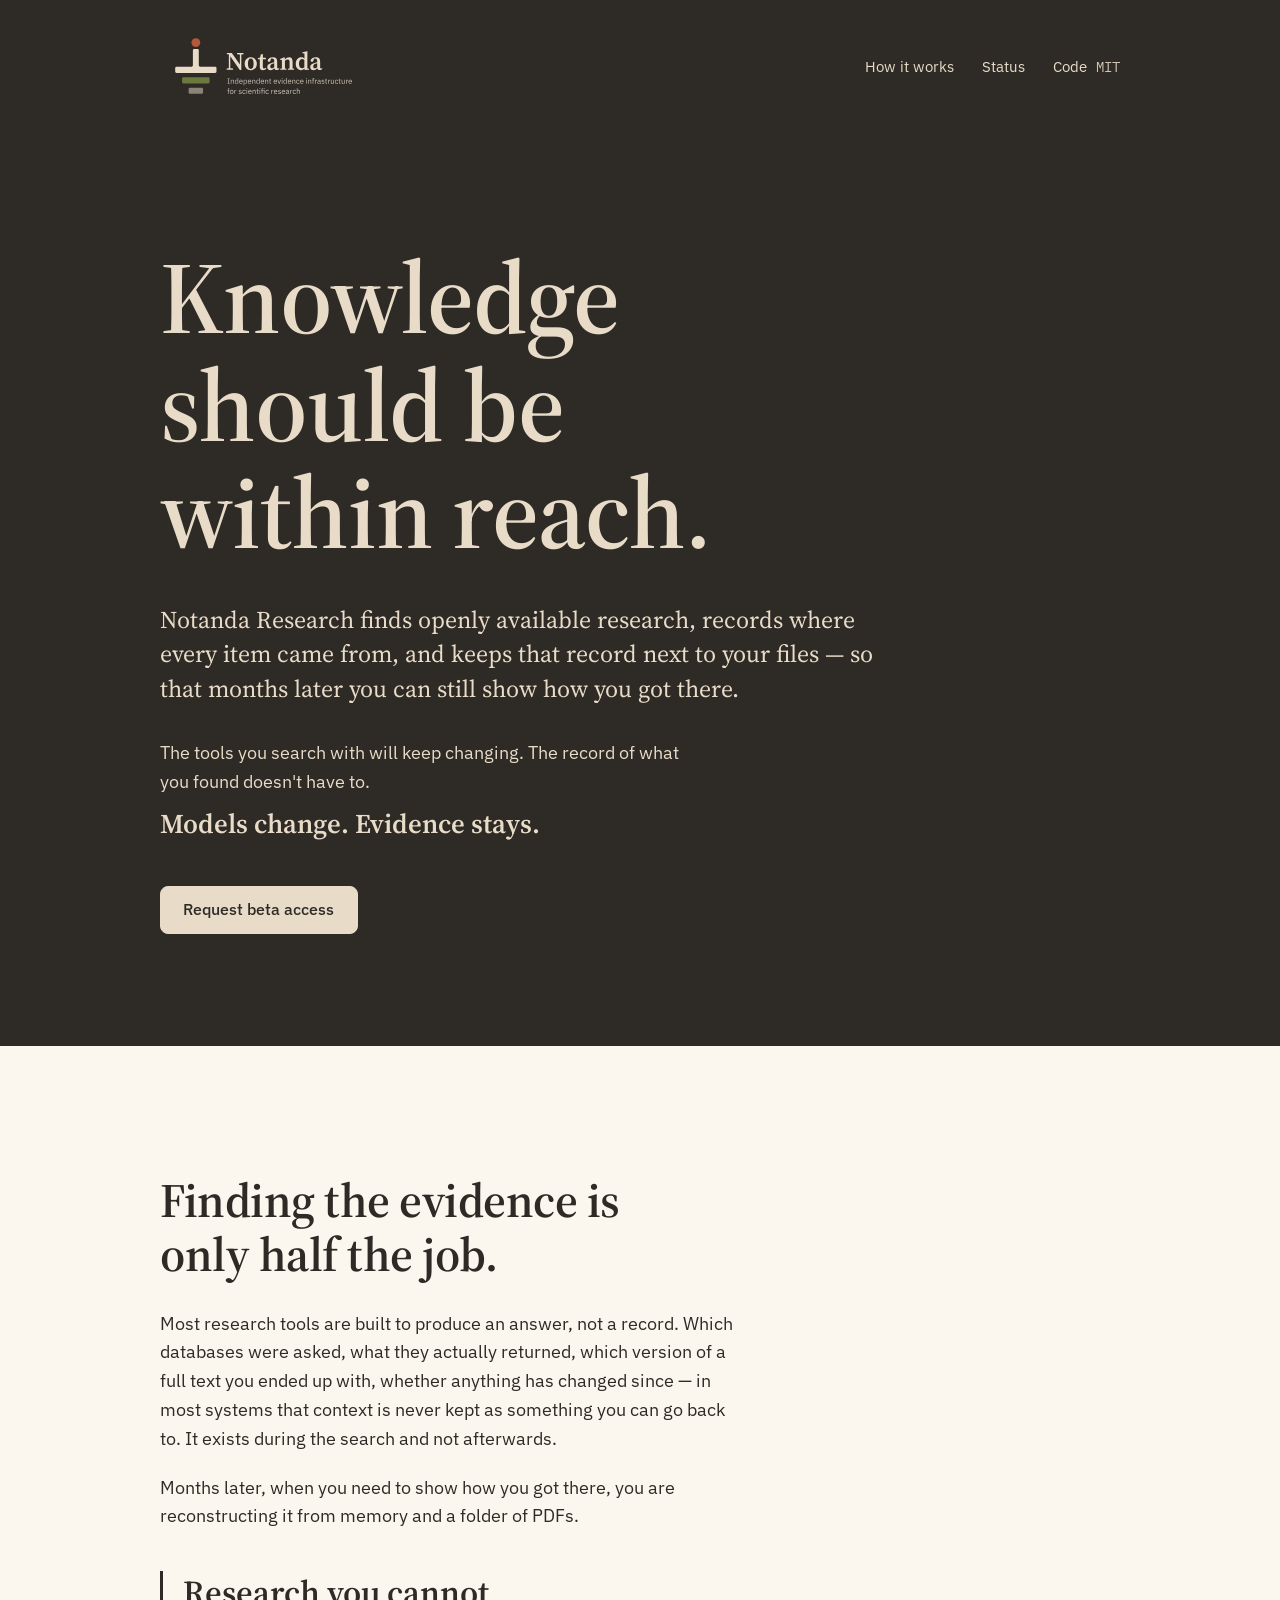
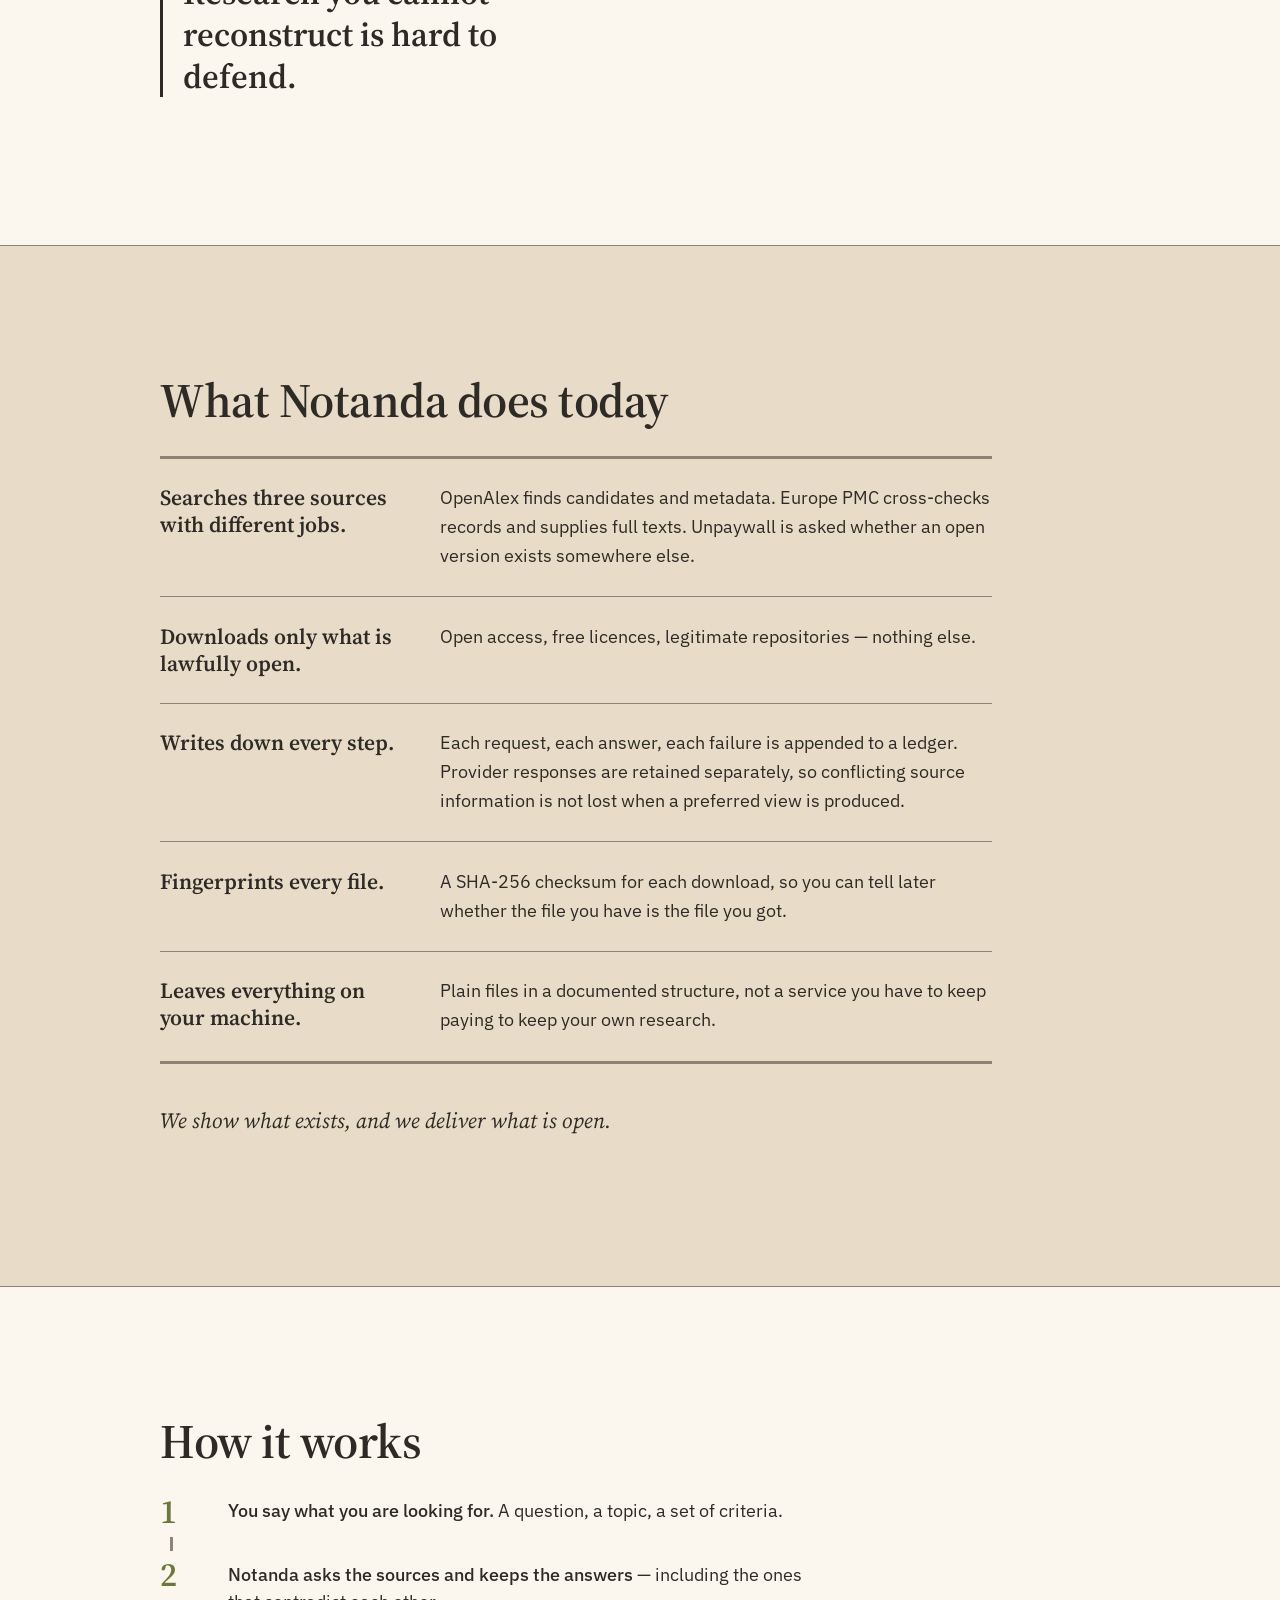
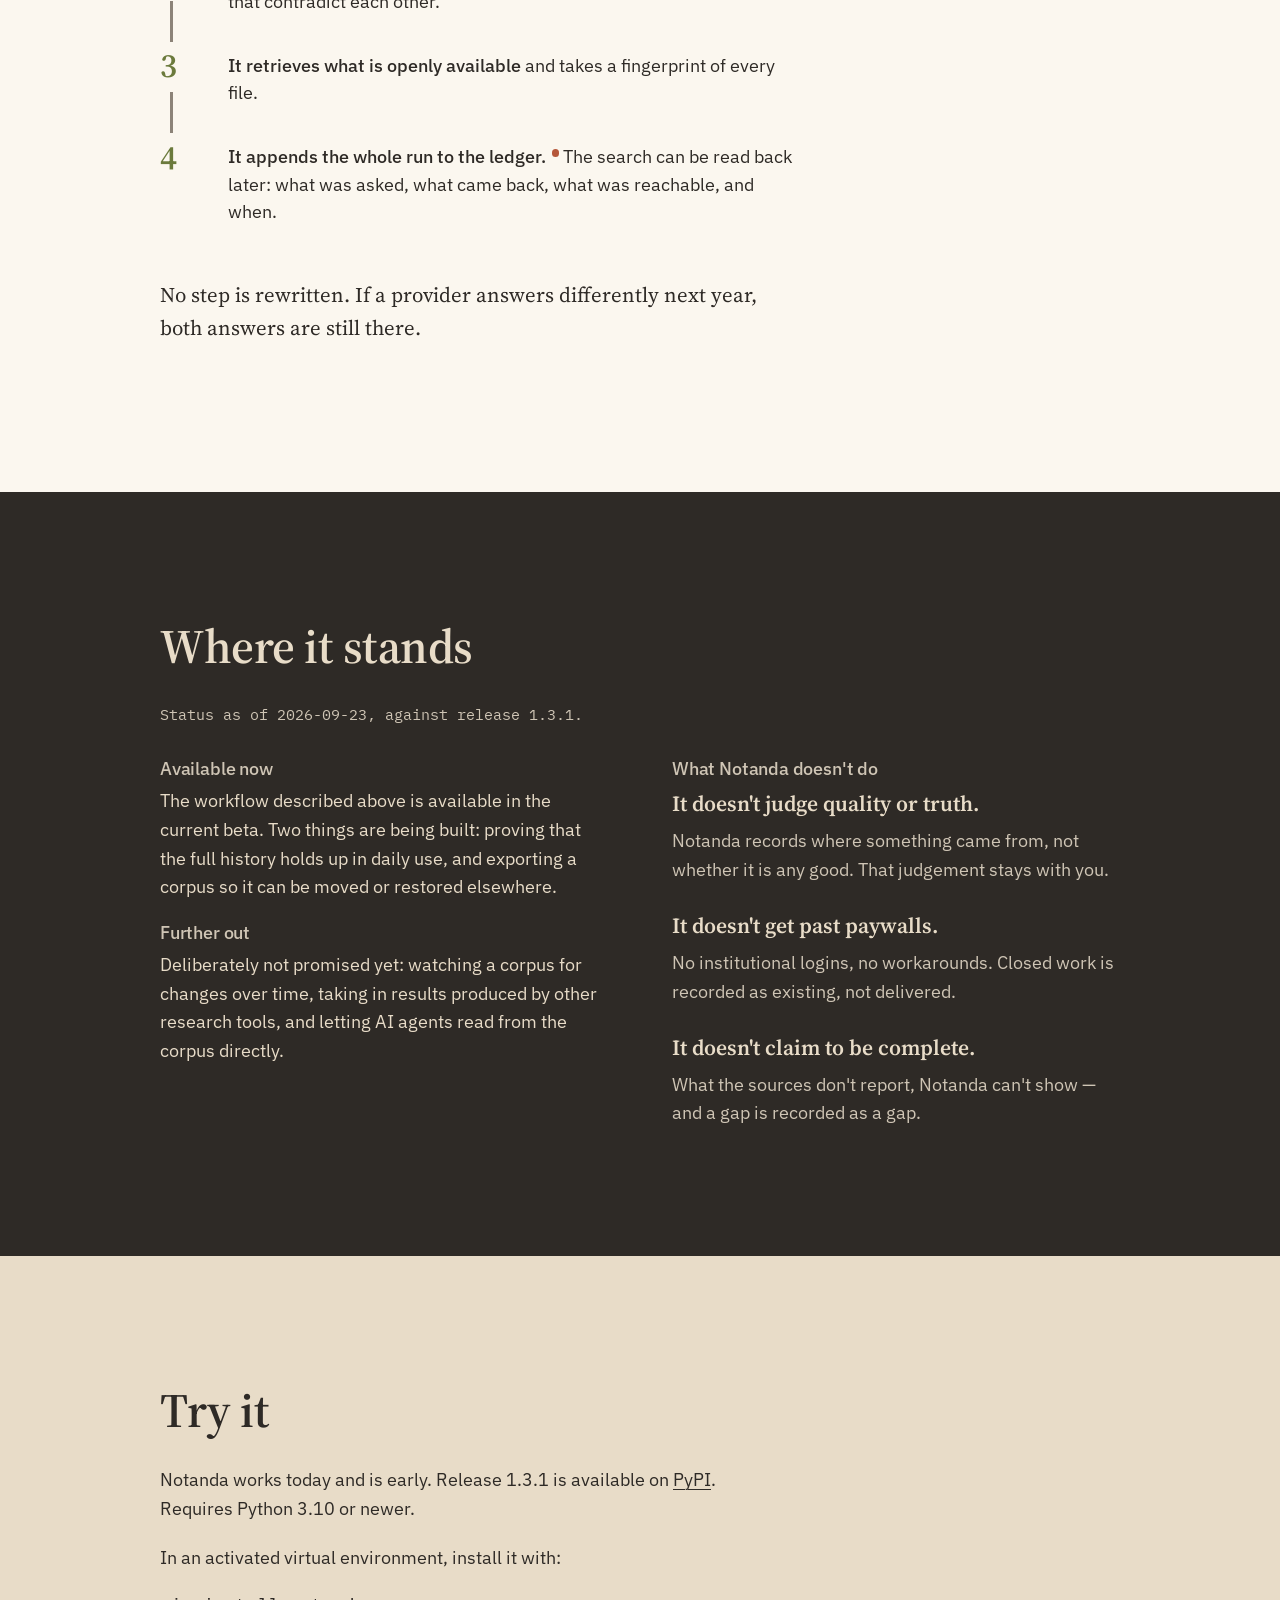
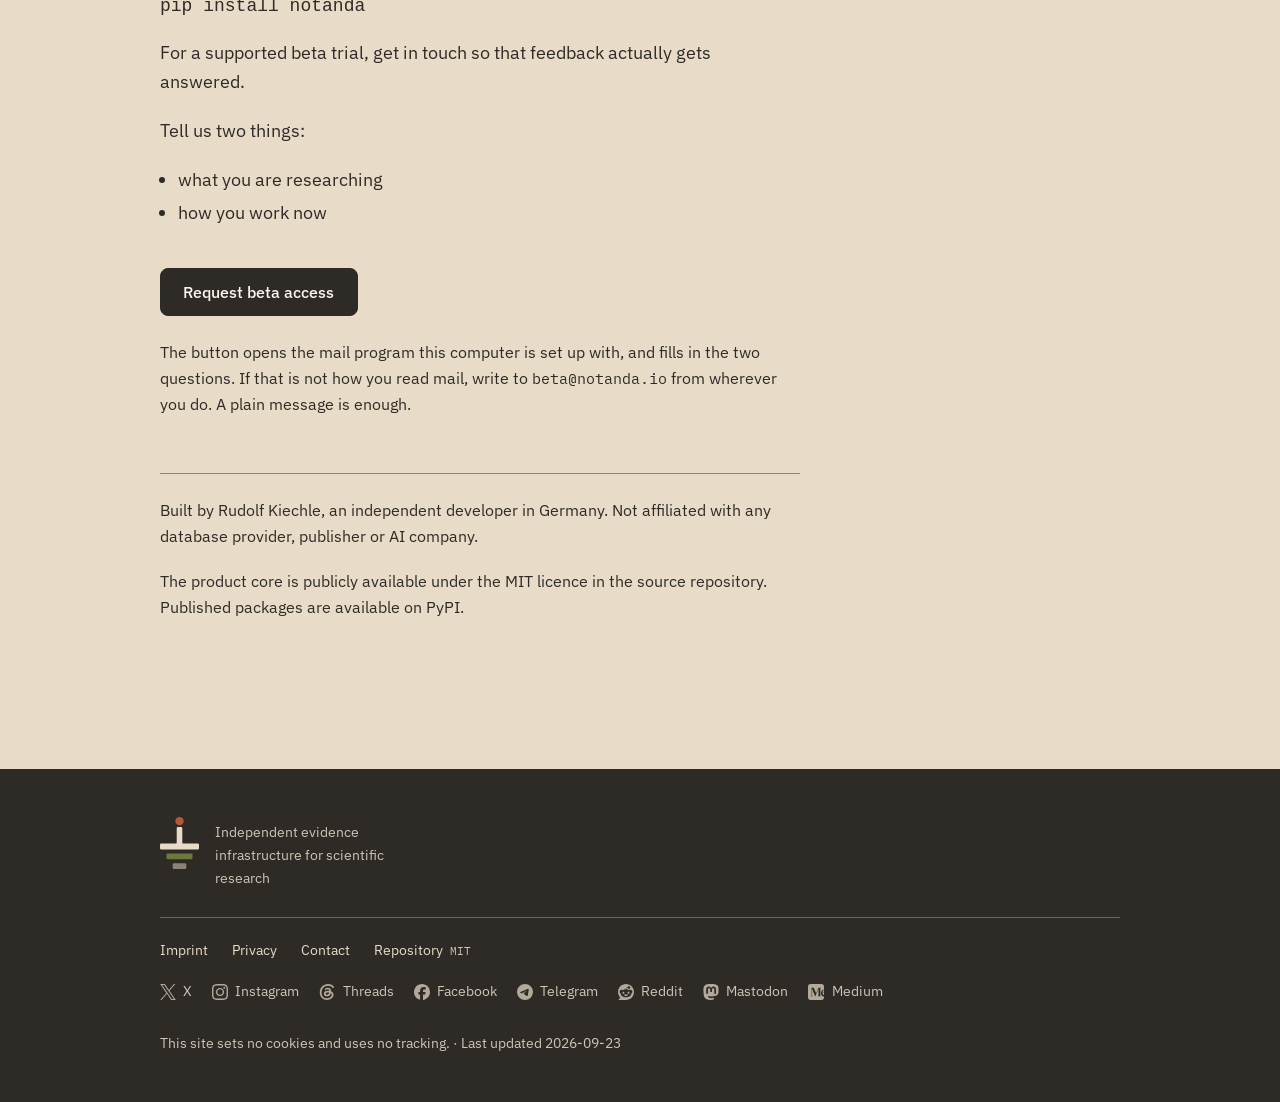
==== commit 8c2486db: "Update website for notanda 1.3.1 and PyPI installation" ====
--- a/index.html
+++ b/index.html
@@ -24,11 +24,10 @@
 Keine externen Anfragen: Schriften unter /fonts (SIL OFL), kein ausgefuehrtes Script (ein JSON-LD-Datenblock), kein Tracking.
 
 Capability-Aussagen am 2026-09-12 gegen Repository-Stand Release 1.2.0 verifiziert;
-Versionsstand am 2026-09-19 auf Release 1.3.0 aktualisiert (README des Repositorys als Quelle geprueft).
+Versionsstand am 2026-09-23 auf Release 1.3.1 aktualisiert; Installation ueber PyPI ergaenzt.
 Repository ist jetzt oeffentlich (https://github.com/RudiRegenwurm/Open-Access-API-Harvester): Navigation und Footer verlinken direkt dorthin.
-Weiterhin klargestellt: der Produktkern ist unter MIT oeffentlich zugaenglich, es gibt aber
-weiterhin keinen oeffentlichen Beta-Download, kein veroeffentlichtes Release und keinen
-allgemeinen Rollout. Beta-Zugang laeuft unveraendert ausschliesslich ueber beta@notanda.io.
+Der Produktkern ist unter MIT oeffentlich zugaenglich und als notanda auf PyPI veroeffentlicht.
+Begleitete Beta-Tests werden weiterhin ueber beta@notanda.io vereinbart.
 
 Nachtrag 2026-09-20: MIT-Hinweis sichtbarer gemacht (Rudolf Kiechles ausdruecklicher Auftrag,
 Begruendung Reputation). Zwei Aenderungen, keine neue Aussage: (1) der bestehende MIT-Satz in der
@@ -131,7 +130,7 @@
 <section class="status dark" id="status">
 <div class="wrap">
 <h2>Where it stands</h2>
-<p class="stamp">Status as of 2026-09-19, against release 1.3.0.</p>
+<p class="stamp">Status as of 2026-09-23, against release 1.3.1.</p>
 <div class="split">
 <div>
 <h3>Available now</h3>
@@ -158,7 +157,10 @@
 <section class="try" id="try">
 <div class="wrap">
 <h2>Try it</h2>
-<p>Notanda works today and is early. Access is handed out one at a time, so that feedback actually gets answered.</p>
+<p>Notanda works today and is early. Release 1.3.1 is available on <a href="https://pypi.org/project/notanda/">PyPI</a>. Requires Python 3.10 or newer.</p>
+<p>In an activated virtual environment, install it with:</p>
+<pre><code>pip install notanda</code></pre>
+<p>For a supported beta trial, get in touch so that feedback actually gets answered.</p>
 <p>Tell us two things:</p>
 <ul class="ask">
 <li>what you are researching</li>
@@ -169,7 +171,7 @@
 </div>
 <p class="fallback">The button opens the mail program this computer is set up with, and fills in the two questions. If that is not how you read mail, write to <span class="mail">beta@notanda.io</span> from wherever you do. A plain message is enough.</p>
 <p class="byline">Built by Rudolf Kiechle, an independent developer in Germany. Not affiliated with any database provider, publisher or AI company.</p>
-<p class="byline">The product core is publicly available under the MIT licence in the source repository. There is no public beta download, no published release and no general rollout yet.</p>
+<p class="byline">The product core is publicly available under the MIT licence in the source repository. Published packages are available on PyPI.</p>
 </div>
 </section>
 
@@ -198,7 +200,7 @@
 <li><a href="https://mastodon.social/@notanda" rel="me"><svg class="ico" viewBox="0 0 24 24" aria-hidden="true" focusable="false"><path d="M23.268 5.313c-.35-2.578-2.617-4.61-5.304-5.004C17.51.242 15.792 0 11.813 0h-.03c-3.98 0-4.835.242-5.288.309C3.882.692 1.496 2.518.917 5.127.64 6.412.61 7.837.661 9.143c.074 1.874.088 3.745.26 5.611.118 1.24.325 2.47.62 3.68.55 2.237 2.777 4.098 4.96 4.857 2.336.792 4.849.923 7.256.38.265-.061.527-.132.786-.213.585-.184 1.27-.39 1.774-.753a.057.057 0 0 0 .023-.043v-1.809a.052.052 0 0 0-.02-.041.053.053 0 0 0-.046-.01 20.282 20.282 0 0 1-4.709.545c-2.73 0-3.463-1.284-3.674-1.818a5.593 5.593 0 0 1-.319-1.433.053.053 0 0 1 .066-.054c1.517.363 3.072.546 4.632.546.376 0 .75 0 1.125-.01 1.57-.044 3.224-.124 4.768-.422.038-.008.077-.015.11-.024 2.435-.464 4.753-1.92 4.989-5.604.008-.145.03-1.52.03-1.67.002-.512.167-3.63-.024-5.545zm-3.748 9.195h-2.561V8.29c0-1.309-.55-1.976-1.67-1.976-1.23 0-1.846.79-1.846 2.35v3.403h-2.546V8.663c0-1.56-.617-2.35-1.848-2.35-1.112 0-1.668.668-1.67 1.977v6.218H4.822V8.102c0-1.31.337-2.35 1.011-3.12.696-.77 1.608-1.164 2.74-1.164 1.311 0 2.302.5 2.962 1.498l.638 1.06.638-1.06c.66-.999 1.65-1.498 2.96-1.498 1.13 0 2.043.395 2.74 1.164.675.77 1.012 1.81 1.012 3.12z"/></svg><span>Mastodon</span></a></li>
 <li><a href="https://medium.com/@notanda" rel="me"><svg class="ico" viewBox="0 0 24 24" aria-hidden="true" focusable="false"><path d="M4.21 0A4.201 4.201 0 0 0 0 4.21v15.58A4.201 4.201 0 0 0 4.21 24h15.58A4.201 4.201 0 0 0 24 19.79v-1.093c-.137.013-.278.02-.422.02-2.577 0-4.027-2.146-4.09-4.832a7.592 7.592 0 0 1 .022-.708c.093-1.186.475-2.241 1.105-3.022a3.885 3.885 0 0 1 1.395-1.1c.468-.237 1.127-.367 1.664-.367h.023c.101 0 .202.004.303.01V4.211A4.201 4.201 0 0 0 19.79 0Zm.198 5.583h4.165l3.588 8.435 3.59-8.435h3.864v.146l-.019.004c-.705.16-1.063.397-1.063 1.254h-.003l.003 10.274c.06.676.424.885 1.063 1.03l.02.004v.145h-4.923v-.145l.019-.005c.639-.144.994-.353 1.054-1.03V7.267l-4.745 11.15h-.261L6.15 7.569v9.445c0 .857.358 1.094 1.063 1.253l.02.004v.147H4.405v-.147l.019-.004c.705-.16 1.065-.397 1.065-1.253V6.987c0-.857-.358-1.094-1.064-1.254l-.018-.004zm19.25 3.668c-1.086.023-1.733 1.323-1.813 3.124H24V9.298a1.378 1.378 0 0 0-.342-.047Zm-1.862 3.632c-.1 1.756.86 3.239 2.204 3.634v-3.634z"/></svg><span>Medium</span></a></li>
 </ul>
-<p>This site sets no cookies and uses no tracking. &middot; Last&nbsp;updated&nbsp;2026-09-20</p>
+<p>This site sets no cookies and uses no tracking. &middot; Last&nbsp;updated&nbsp;2026-09-23</p>
 </div>
 </footer>
 </body>
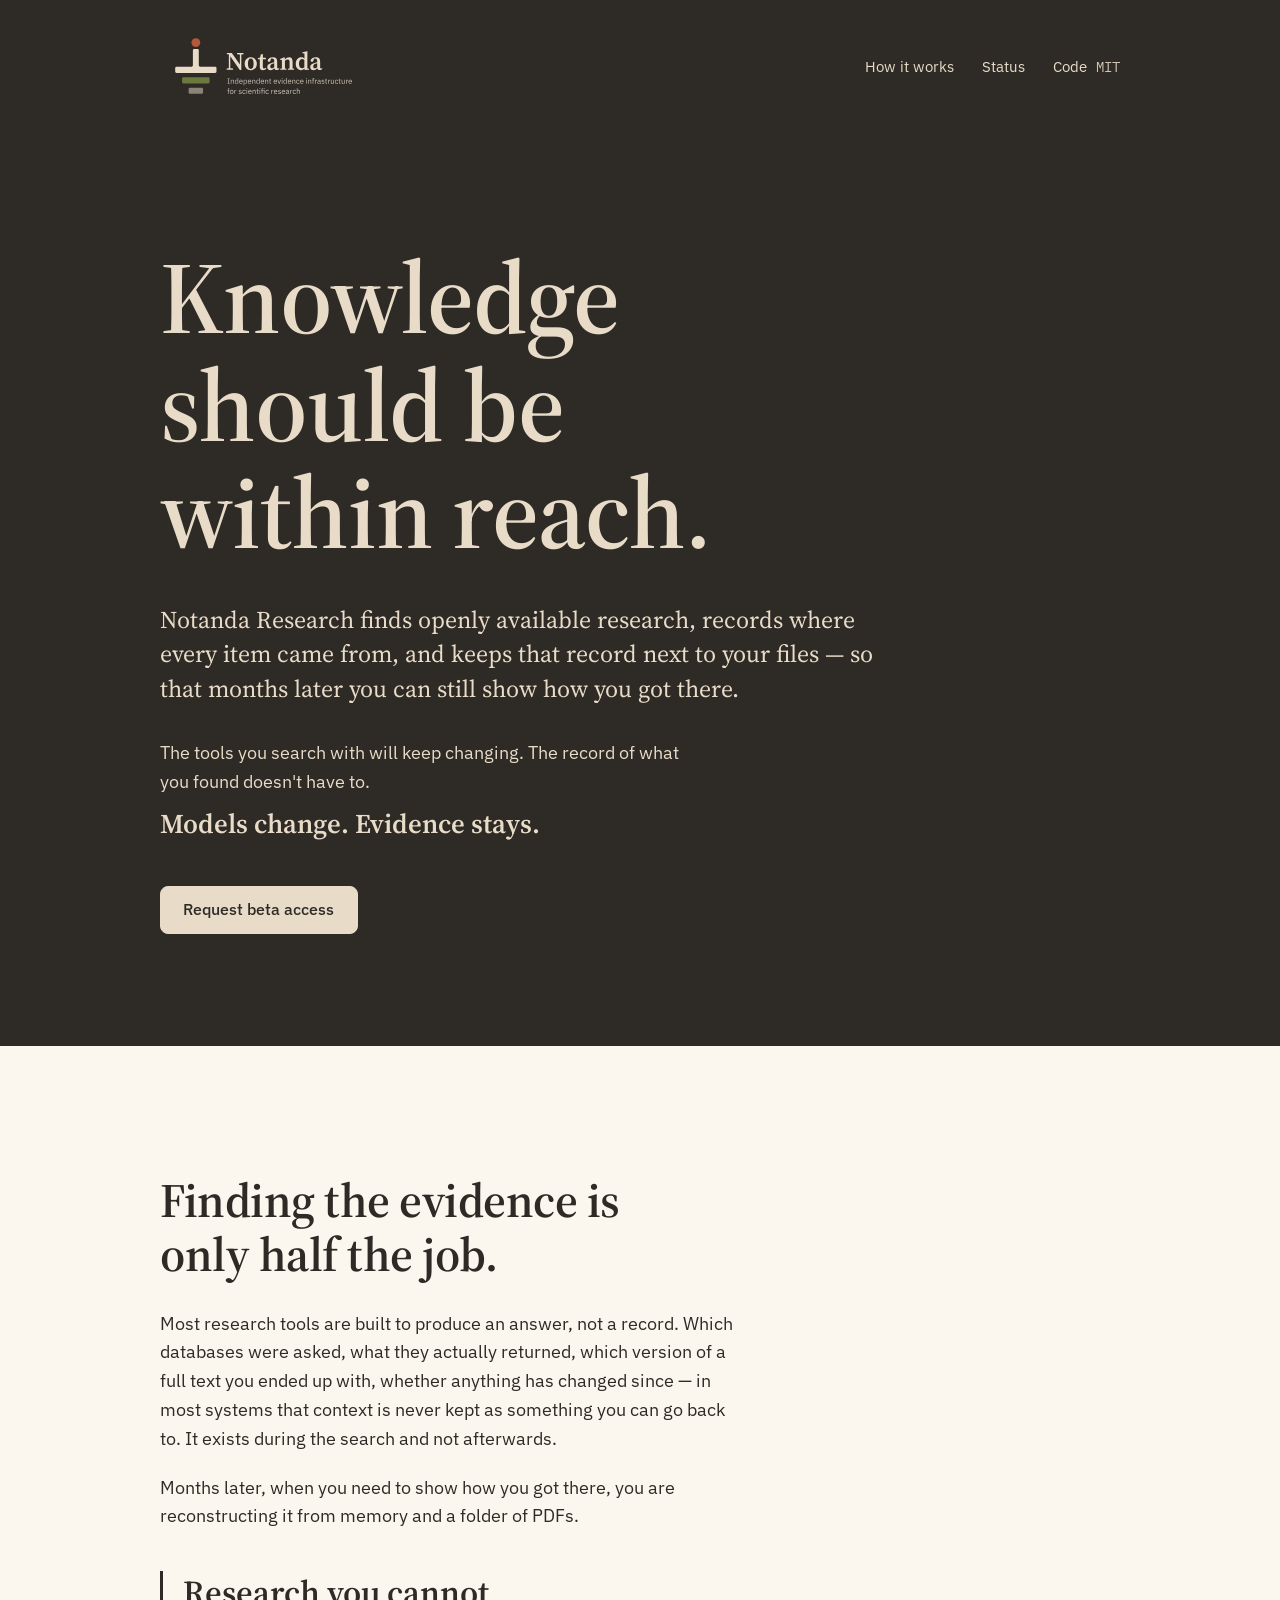
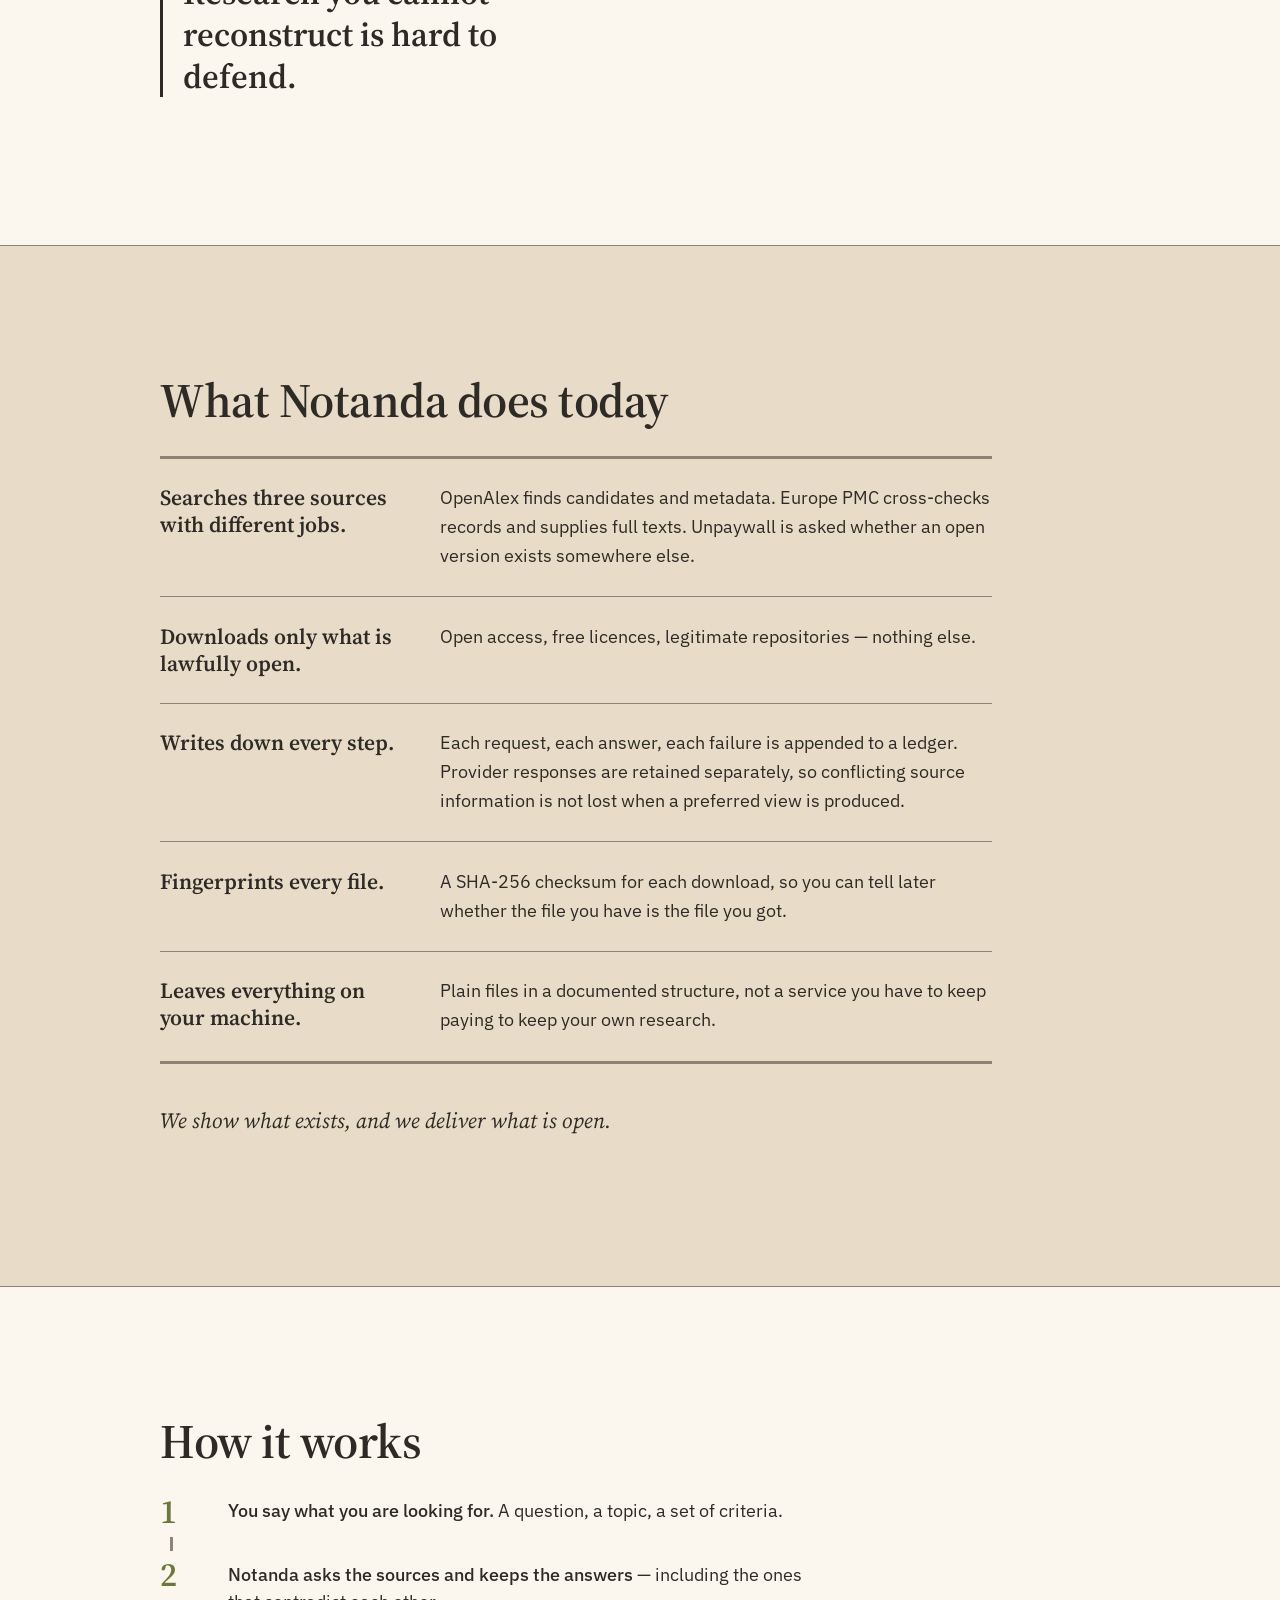
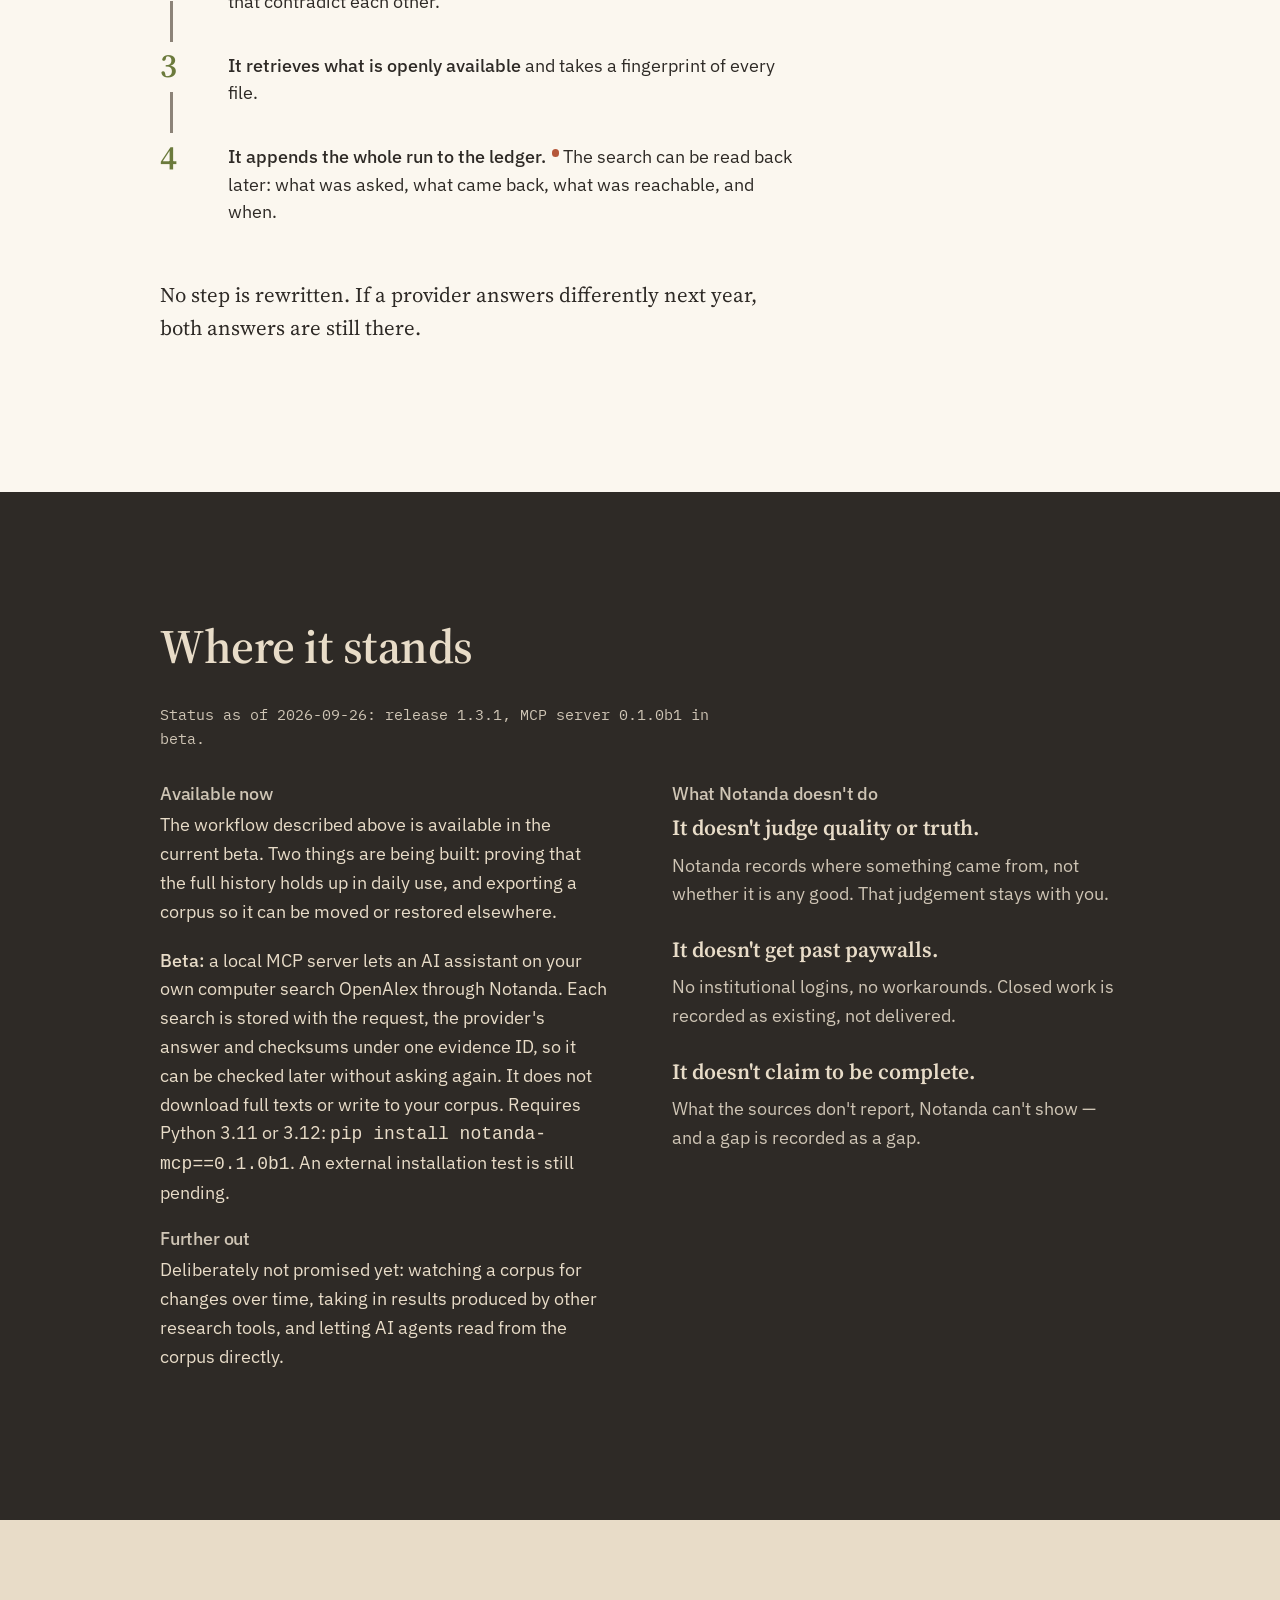
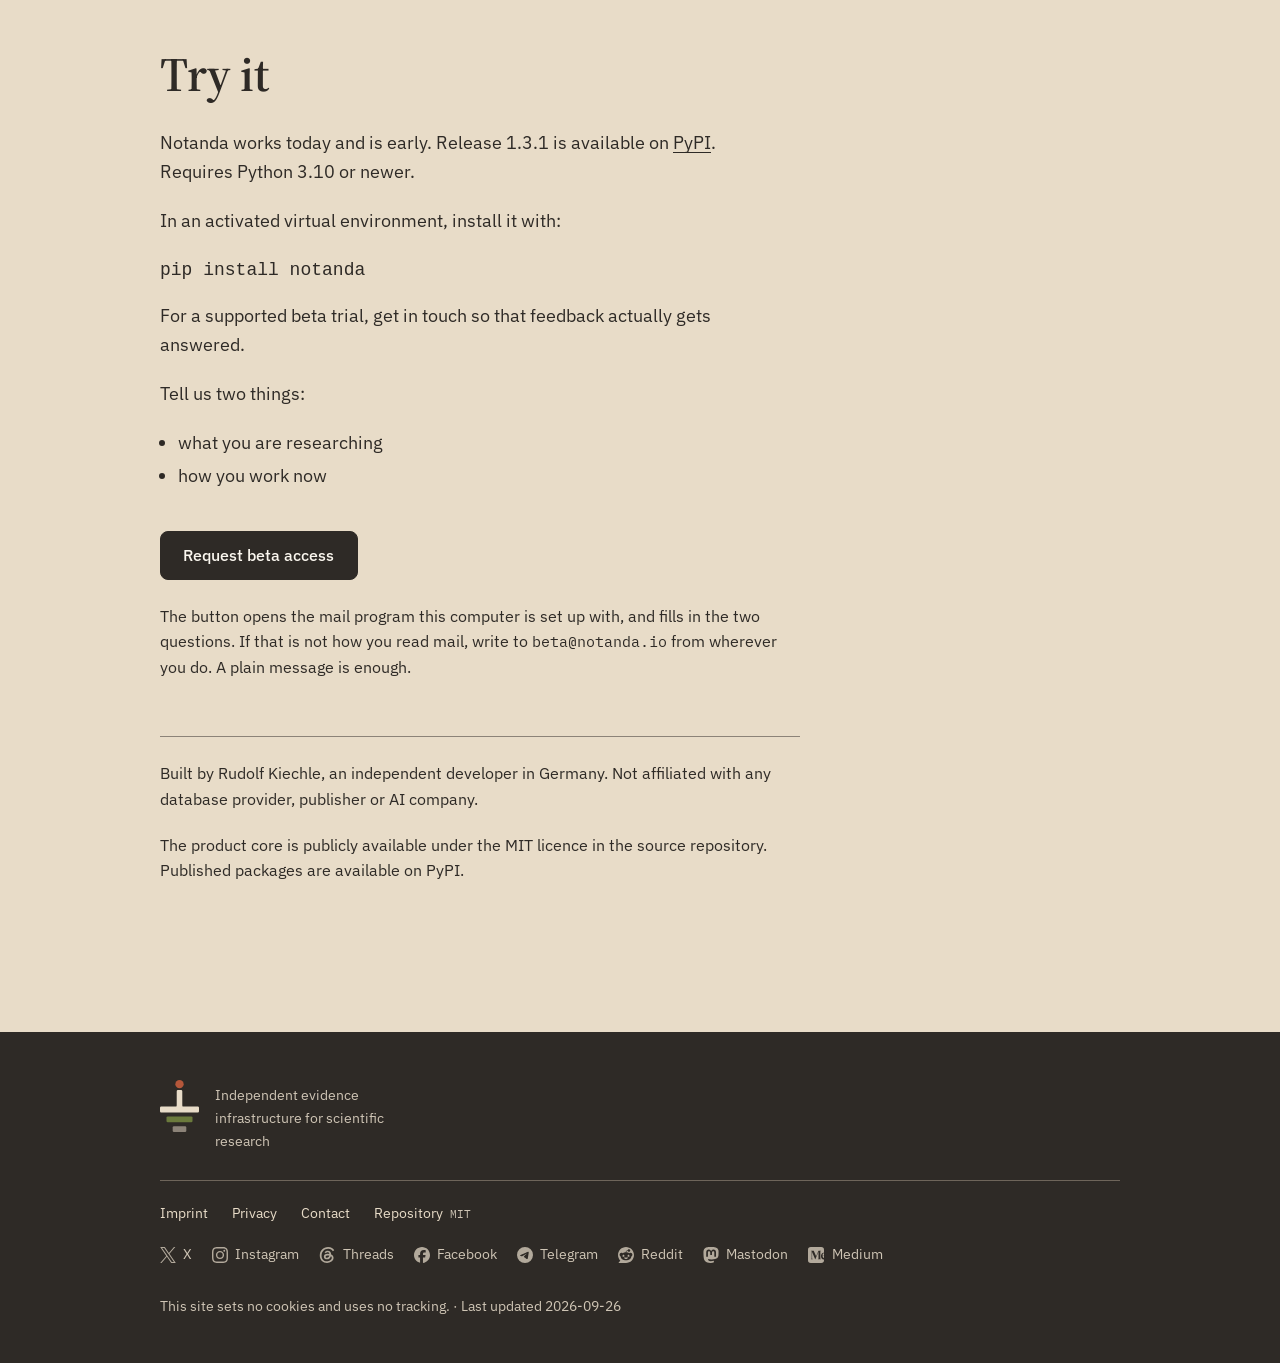
==== commit 11ffe9e9: "Add MCP server beta to status section" ====
--- a/index.html
+++ b/index.html
@@ -25,6 +25,7 @@
 
 Capability-Aussagen am 2026-09-12 gegen Repository-Stand Release 1.2.0 verifiziert;
 Versionsstand am 2026-09-23 auf Release 1.3.1 aktualisiert; Installation ueber PyPI ergaenzt.
+Am 2026-09-26 MCP-Server notanda-mcp 0.1.0b1 (Beta) ergaenzt.
 Repository ist jetzt oeffentlich (https://github.com/RudiRegenwurm/Open-Access-API-Harvester): Navigation und Footer verlinken direkt dorthin.
 Der Produktkern ist unter MIT oeffentlich zugaenglich und als notanda auf PyPI veroeffentlicht.
 Begleitete Beta-Tests werden weiterhin ueber beta@notanda.io vereinbart.
@@ -130,11 +131,12 @@
 <section class="status dark" id="status">
 <div class="wrap">
 <h2>Where it stands</h2>
-<p class="stamp">Status as of 2026-09-23, against release 1.3.1.</p>
+<p class="stamp">Status as of 2026-09-26: release 1.3.1, MCP server 0.1.0b1 in beta.</p>
 <div class="split">
 <div>
 <h3>Available now</h3>
 <p>The workflow described above is available in the current beta. Two things are being built: proving that the full history holds up in daily use, and exporting a corpus so it can be moved or restored elsewhere.</p>
+<p><strong>Beta:</strong> a local MCP server lets an AI assistant on your own computer search OpenAlex through Notanda. Each search is stored with the request, the provider's answer and checksums under one evidence ID, so it can be checked later without asking again. It does not download full texts or write to your corpus. Requires Python 3.11 or 3.12: <code>pip install notanda-mcp==0.1.0b1</code>. An external installation test is still pending.</p>
 <h3>Further out</h3>
 <p>Deliberately not promised yet: watching a corpus for changes over time, taking in results produced by other research tools, and letting AI agents read from the corpus directly.</p>
 </div>
@@ -200,7 +202,7 @@
 <li><a href="https://mastodon.social/@notanda" rel="me"><svg class="ico" viewBox="0 0 24 24" aria-hidden="true" focusable="false"><path d="M23.268 5.313c-.35-2.578-2.617-4.61-5.304-5.004C17.51.242 15.792 0 11.813 0h-.03c-3.98 0-4.835.242-5.288.309C3.882.692 1.496 2.518.917 5.127.64 6.412.61 7.837.661 9.143c.074 1.874.088 3.745.26 5.611.118 1.24.325 2.47.62 3.68.55 2.237 2.777 4.098 4.96 4.857 2.336.792 4.849.923 7.256.38.265-.061.527-.132.786-.213.585-.184 1.27-.39 1.774-.753a.057.057 0 0 0 .023-.043v-1.809a.052.052 0 0 0-.02-.041.053.053 0 0 0-.046-.01 20.282 20.282 0 0 1-4.709.545c-2.73 0-3.463-1.284-3.674-1.818a5.593 5.593 0 0 1-.319-1.433.053.053 0 0 1 .066-.054c1.517.363 3.072.546 4.632.546.376 0 .75 0 1.125-.01 1.57-.044 3.224-.124 4.768-.422.038-.008.077-.015.11-.024 2.435-.464 4.753-1.92 4.989-5.604.008-.145.03-1.52.03-1.67.002-.512.167-3.63-.024-5.545zm-3.748 9.195h-2.561V8.29c0-1.309-.55-1.976-1.67-1.976-1.23 0-1.846.79-1.846 2.35v3.403h-2.546V8.663c0-1.56-.617-2.35-1.848-2.35-1.112 0-1.668.668-1.67 1.977v6.218H4.822V8.102c0-1.31.337-2.35 1.011-3.12.696-.77 1.608-1.164 2.74-1.164 1.311 0 2.302.5 2.962 1.498l.638 1.06.638-1.06c.66-.999 1.65-1.498 2.96-1.498 1.13 0 2.043.395 2.74 1.164.675.77 1.012 1.81 1.012 3.12z"/></svg><span>Mastodon</span></a></li>
 <li><a href="https://medium.com/@notanda" rel="me"><svg class="ico" viewBox="0 0 24 24" aria-hidden="true" focusable="false"><path d="M4.21 0A4.201 4.201 0 0 0 0 4.21v15.58A4.201 4.201 0 0 0 4.21 24h15.58A4.201 4.201 0 0 0 24 19.79v-1.093c-.137.013-.278.02-.422.02-2.577 0-4.027-2.146-4.09-4.832a7.592 7.592 0 0 1 .022-.708c.093-1.186.475-2.241 1.105-3.022a3.885 3.885 0 0 1 1.395-1.1c.468-.237 1.127-.367 1.664-.367h.023c.101 0 .202.004.303.01V4.211A4.201 4.201 0 0 0 19.79 0Zm.198 5.583h4.165l3.588 8.435 3.59-8.435h3.864v.146l-.019.004c-.705.16-1.063.397-1.063 1.254h-.003l.003 10.274c.06.676.424.885 1.063 1.03l.02.004v.145h-4.923v-.145l.019-.005c.639-.144.994-.353 1.054-1.03V7.267l-4.745 11.15h-.261L6.15 7.569v9.445c0 .857.358 1.094 1.063 1.253l.02.004v.147H4.405v-.147l.019-.004c.705-.16 1.065-.397 1.065-1.253V6.987c0-.857-.358-1.094-1.064-1.254l-.018-.004zm19.25 3.668c-1.086.023-1.733 1.323-1.813 3.124H24V9.298a1.378 1.378 0 0 0-.342-.047Zm-1.862 3.632c-.1 1.756.86 3.239 2.204 3.634v-3.634z"/></svg><span>Medium</span></a></li>
 </ul>
-<p>This site sets no cookies and uses no tracking. &middot; Last&nbsp;updated&nbsp;2026-09-23</p>
+<p>This site sets no cookies and uses no tracking. &middot; Last&nbsp;updated&nbsp;2026-09-26</p>
 </div>
 </footer>
 </body>
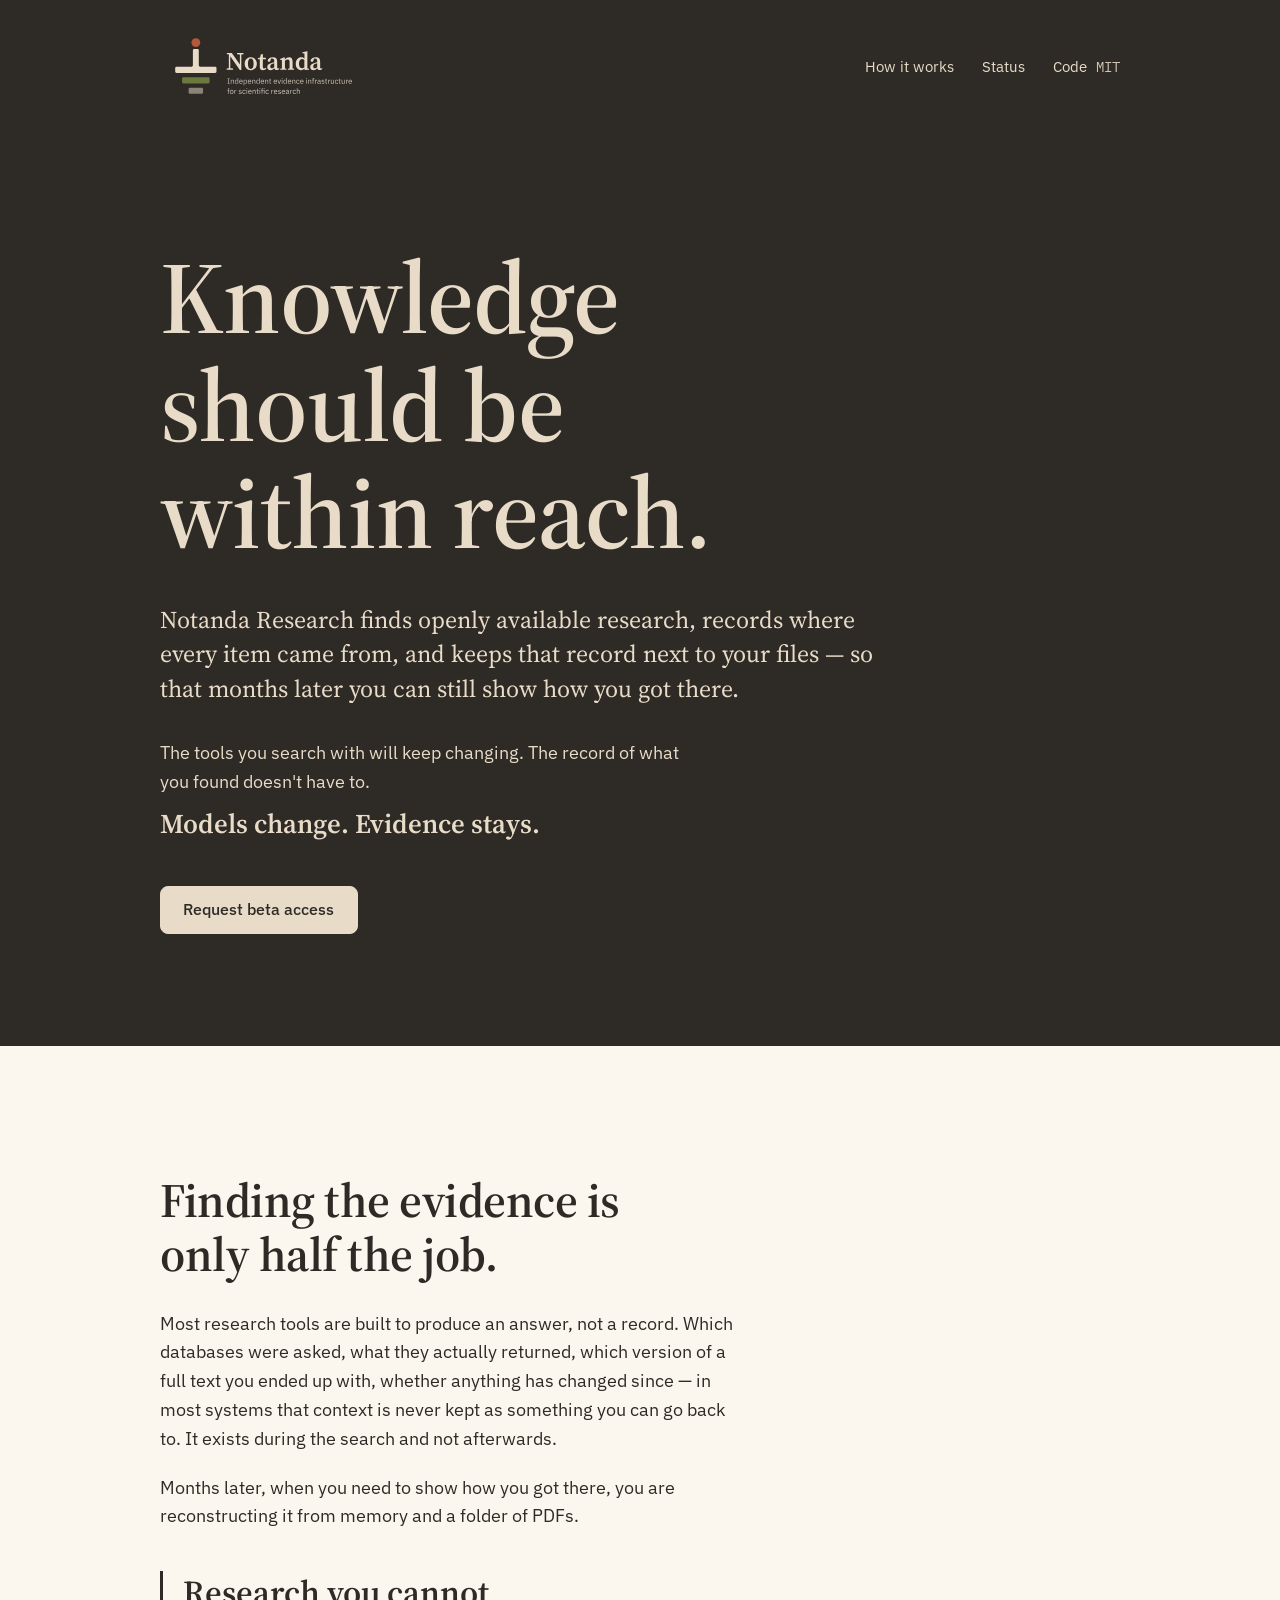
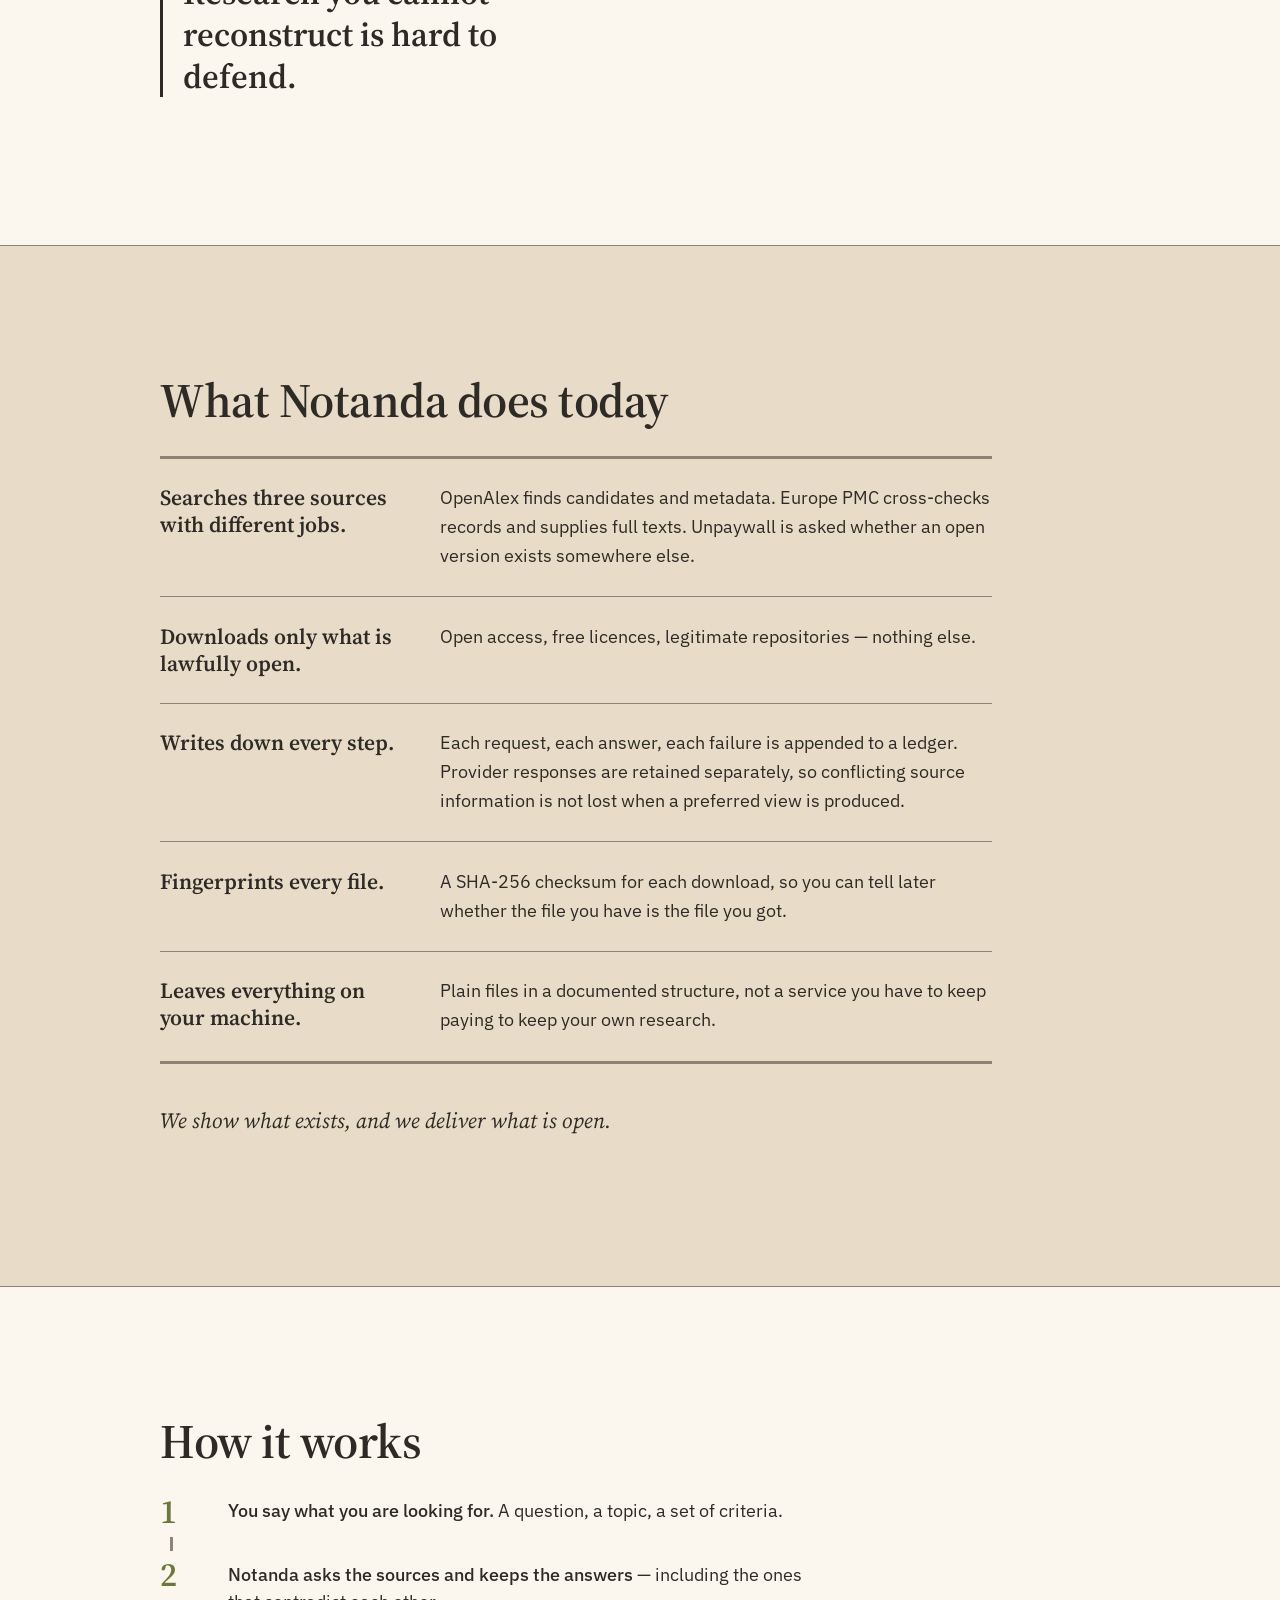
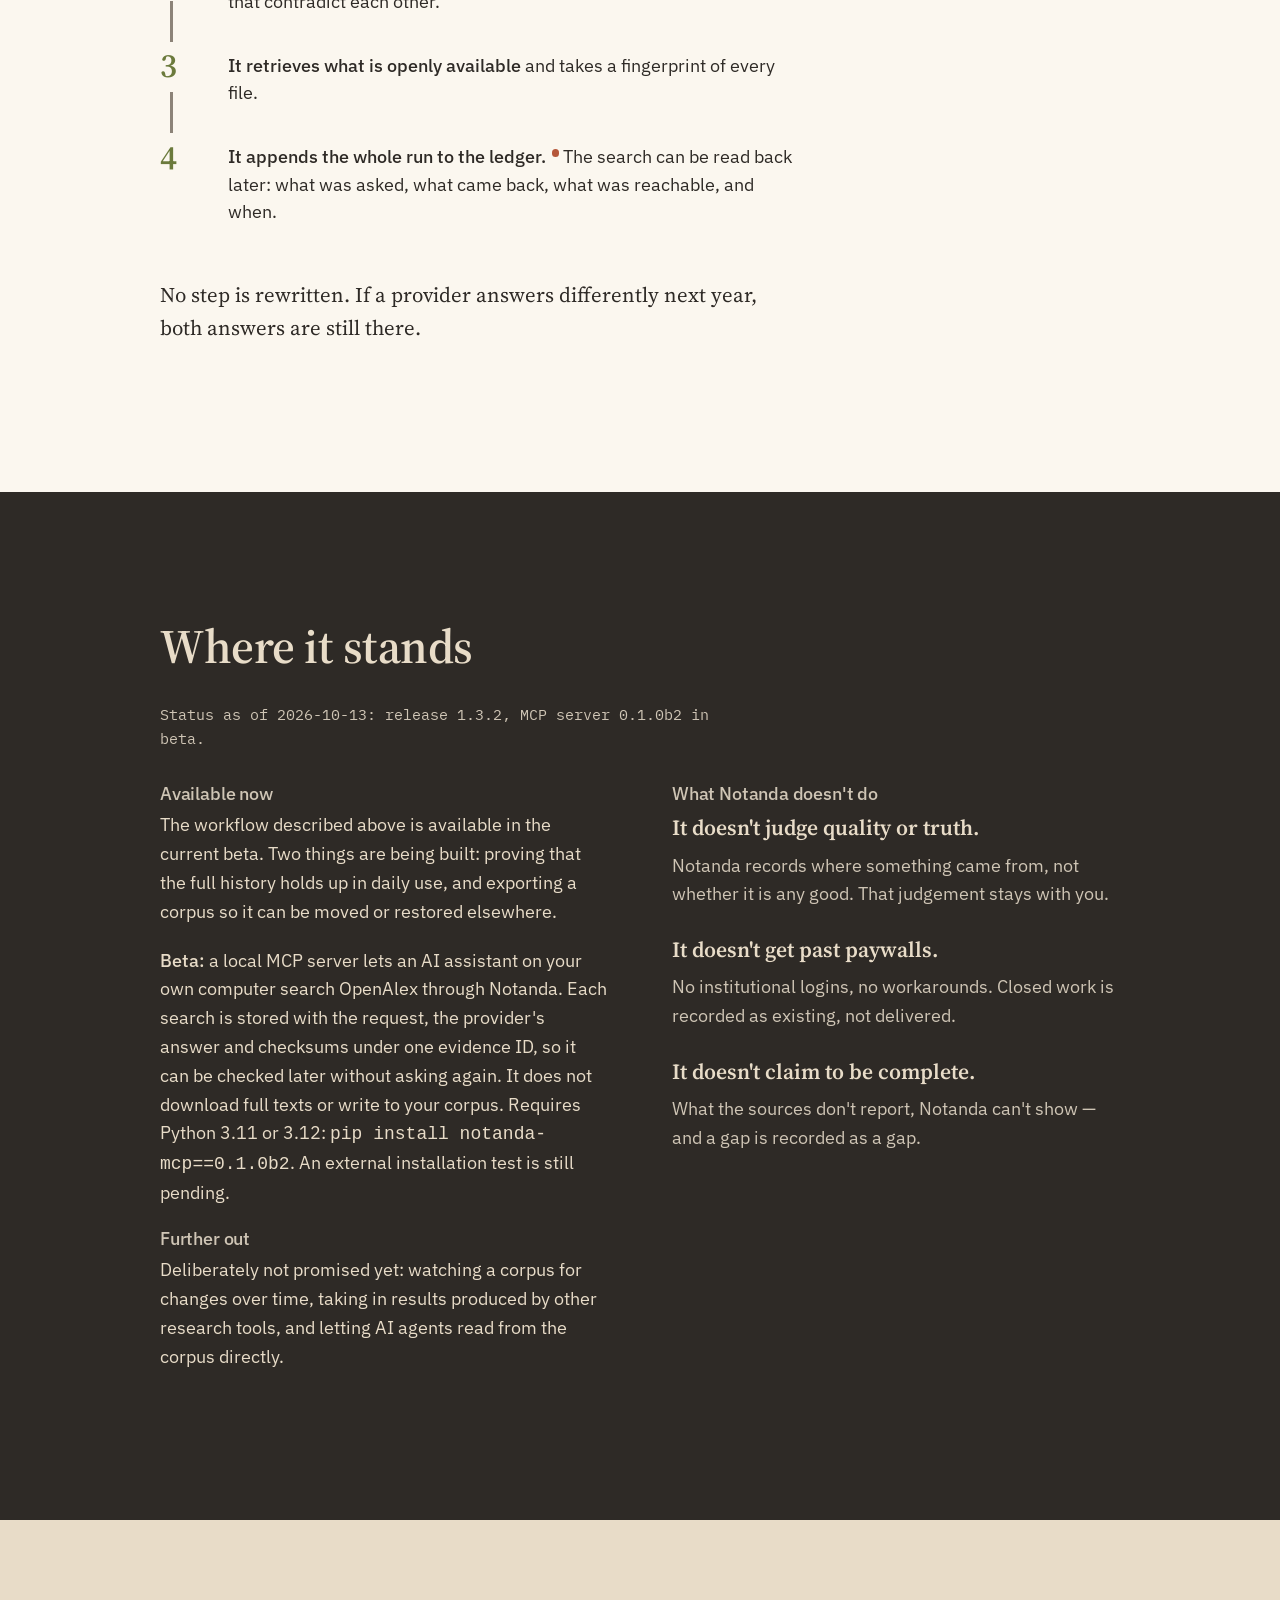
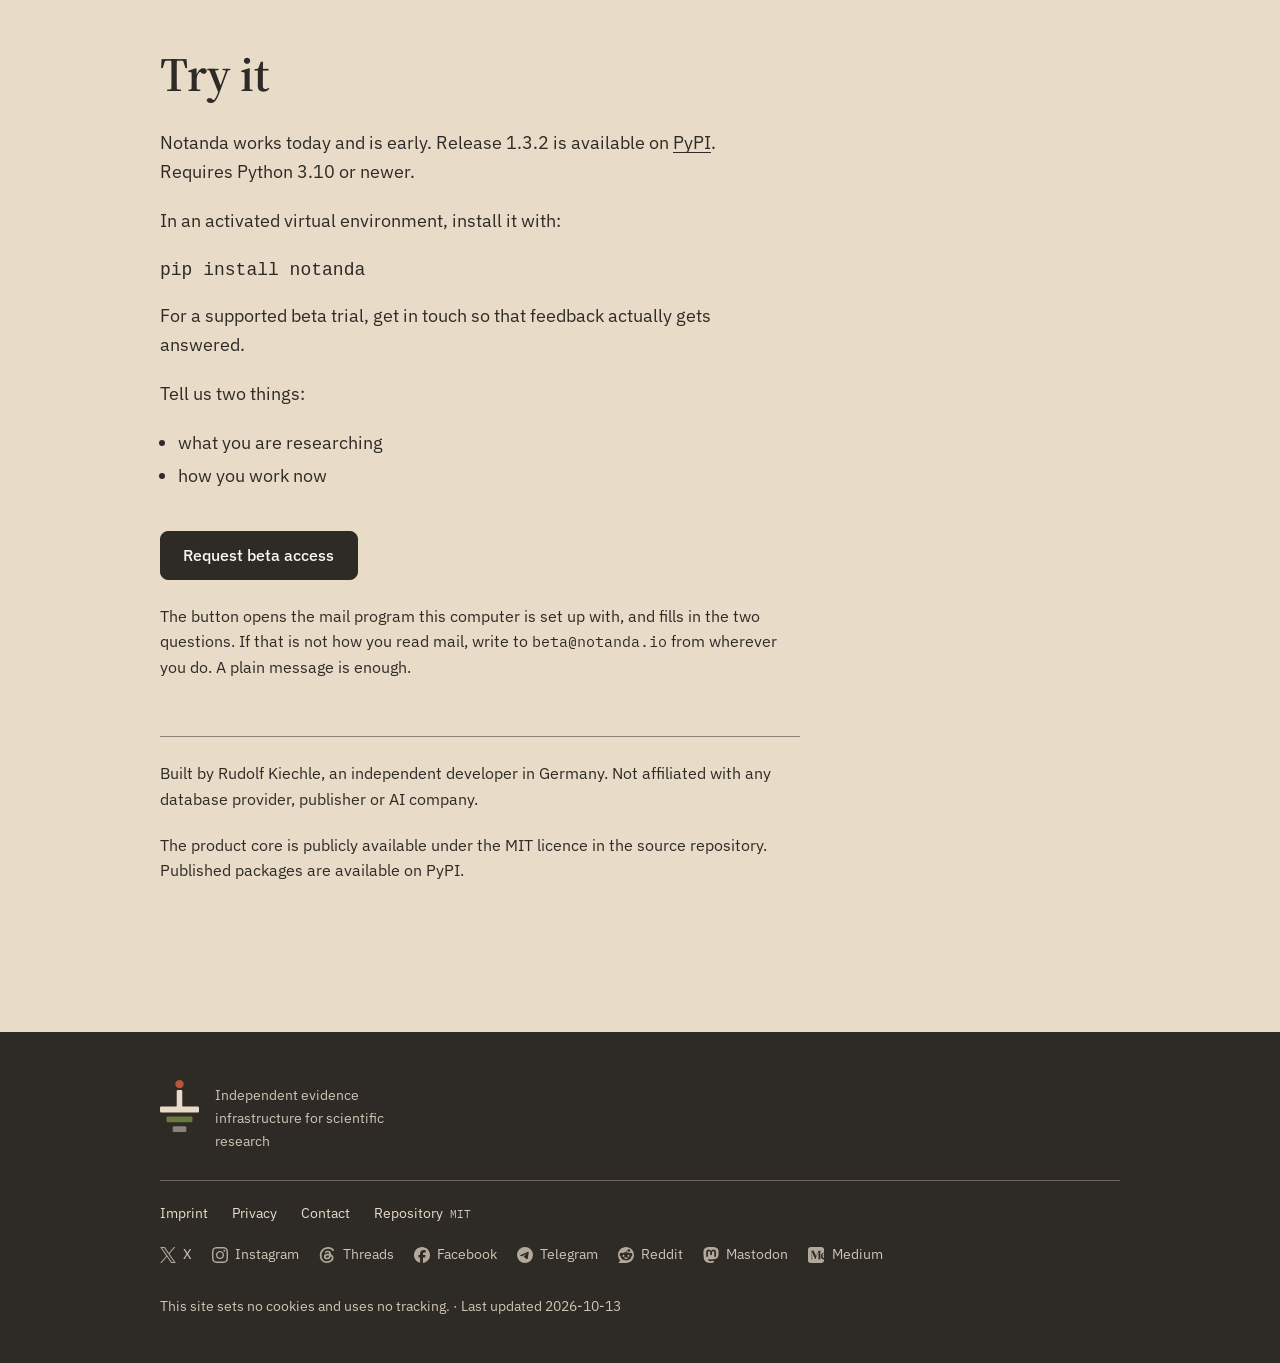
==== commit f7e5f0f0: "Update status to release 1.3.2 and notanda-mcp 0.1.0b2" ====
--- a/index.html
+++ b/index.html
@@ -26,6 +26,7 @@
 Capability-Aussagen am 2026-09-12 gegen Repository-Stand Release 1.2.0 verifiziert;
 Versionsstand am 2026-09-23 auf Release 1.3.1 aktualisiert; Installation ueber PyPI ergaenzt.
 Am 2026-09-26 MCP-Server notanda-mcp 0.1.0b1 (Beta) ergaenzt.
+Am 2026-10-13 auf Release 1.3.2 und notanda-mcp 0.1.0b2 aktualisiert (PyPI geprueft).
 Repository ist jetzt oeffentlich (https://github.com/RudiRegenwurm/Open-Access-API-Harvester): Navigation und Footer verlinken direkt dorthin.
 Der Produktkern ist unter MIT oeffentlich zugaenglich und als notanda auf PyPI veroeffentlicht.
 Begleitete Beta-Tests werden weiterhin ueber beta@notanda.io vereinbart.
@@ -131,12 +132,12 @@
 <section class="status dark" id="status">
 <div class="wrap">
 <h2>Where it stands</h2>
-<p class="stamp">Status as of 2026-09-26: release 1.3.1, MCP server 0.1.0b1 in beta.</p>
+<p class="stamp">Status as of 2026-10-13: release 1.3.2, MCP server 0.1.0b2 in beta.</p>
 <div class="split">
 <div>
 <h3>Available now</h3>
 <p>The workflow described above is available in the current beta. Two things are being built: proving that the full history holds up in daily use, and exporting a corpus so it can be moved or restored elsewhere.</p>
-<p><strong>Beta:</strong> a local MCP server lets an AI assistant on your own computer search OpenAlex through Notanda. Each search is stored with the request, the provider's answer and checksums under one evidence ID, so it can be checked later without asking again. It does not download full texts or write to your corpus. Requires Python 3.11 or 3.12: <code>pip install notanda-mcp==0.1.0b1</code>. An external installation test is still pending.</p>
+<p><strong>Beta:</strong> a local MCP server lets an AI assistant on your own computer search OpenAlex through Notanda. Each search is stored with the request, the provider's answer and checksums under one evidence ID, so it can be checked later without asking again. It does not download full texts or write to your corpus. Requires Python 3.11 or 3.12: <code>pip install notanda-mcp==0.1.0b2</code>. An external installation test is still pending.</p>
 <h3>Further out</h3>
 <p>Deliberately not promised yet: watching a corpus for changes over time, taking in results produced by other research tools, and letting AI agents read from the corpus directly.</p>
 </div>
@@ -159,7 +160,7 @@
 <section class="try" id="try">
 <div class="wrap">
 <h2>Try it</h2>
-<p>Notanda works today and is early. Release 1.3.1 is available on <a href="https://pypi.org/project/notanda/">PyPI</a>. Requires Python 3.10 or newer.</p>
+<p>Notanda works today and is early. Release 1.3.2 is available on <a href="https://pypi.org/project/notanda/">PyPI</a>. Requires Python 3.10 or newer.</p>
 <p>In an activated virtual environment, install it with:</p>
 <pre><code>pip install notanda</code></pre>
 <p>For a supported beta trial, get in touch so that feedback actually gets answered.</p>
@@ -202,7 +203,7 @@
 <li><a href="https://mastodon.social/@notanda" rel="me"><svg class="ico" viewBox="0 0 24 24" aria-hidden="true" focusable="false"><path d="M23.268 5.313c-.35-2.578-2.617-4.61-5.304-5.004C17.51.242 15.792 0 11.813 0h-.03c-3.98 0-4.835.242-5.288.309C3.882.692 1.496 2.518.917 5.127.64 6.412.61 7.837.661 9.143c.074 1.874.088 3.745.26 5.611.118 1.24.325 2.47.62 3.68.55 2.237 2.777 4.098 4.96 4.857 2.336.792 4.849.923 7.256.38.265-.061.527-.132.786-.213.585-.184 1.27-.39 1.774-.753a.057.057 0 0 0 .023-.043v-1.809a.052.052 0 0 0-.02-.041.053.053 0 0 0-.046-.01 20.282 20.282 0 0 1-4.709.545c-2.73 0-3.463-1.284-3.674-1.818a5.593 5.593 0 0 1-.319-1.433.053.053 0 0 1 .066-.054c1.517.363 3.072.546 4.632.546.376 0 .75 0 1.125-.01 1.57-.044 3.224-.124 4.768-.422.038-.008.077-.015.11-.024 2.435-.464 4.753-1.92 4.989-5.604.008-.145.03-1.52.03-1.67.002-.512.167-3.63-.024-5.545zm-3.748 9.195h-2.561V8.29c0-1.309-.55-1.976-1.67-1.976-1.23 0-1.846.79-1.846 2.35v3.403h-2.546V8.663c0-1.56-.617-2.35-1.848-2.35-1.112 0-1.668.668-1.67 1.977v6.218H4.822V8.102c0-1.31.337-2.35 1.011-3.12.696-.77 1.608-1.164 2.74-1.164 1.311 0 2.302.5 2.962 1.498l.638 1.06.638-1.06c.66-.999 1.65-1.498 2.96-1.498 1.13 0 2.043.395 2.74 1.164.675.77 1.012 1.81 1.012 3.12z"/></svg><span>Mastodon</span></a></li>
 <li><a href="https://medium.com/@notanda" rel="me"><svg class="ico" viewBox="0 0 24 24" aria-hidden="true" focusable="false"><path d="M4.21 0A4.201 4.201 0 0 0 0 4.21v15.58A4.201 4.201 0 0 0 4.21 24h15.58A4.201 4.201 0 0 0 24 19.79v-1.093c-.137.013-.278.02-.422.02-2.577 0-4.027-2.146-4.09-4.832a7.592 7.592 0 0 1 .022-.708c.093-1.186.475-2.241 1.105-3.022a3.885 3.885 0 0 1 1.395-1.1c.468-.237 1.127-.367 1.664-.367h.023c.101 0 .202.004.303.01V4.211A4.201 4.201 0 0 0 19.79 0Zm.198 5.583h4.165l3.588 8.435 3.59-8.435h3.864v.146l-.019.004c-.705.16-1.063.397-1.063 1.254h-.003l.003 10.274c.06.676.424.885 1.063 1.03l.02.004v.145h-4.923v-.145l.019-.005c.639-.144.994-.353 1.054-1.03V7.267l-4.745 11.15h-.261L6.15 7.569v9.445c0 .857.358 1.094 1.063 1.253l.02.004v.147H4.405v-.147l.019-.004c.705-.16 1.065-.397 1.065-1.253V6.987c0-.857-.358-1.094-1.064-1.254l-.018-.004zm19.25 3.668c-1.086.023-1.733 1.323-1.813 3.124H24V9.298a1.378 1.378 0 0 0-.342-.047Zm-1.862 3.632c-.1 1.756.86 3.239 2.204 3.634v-3.634z"/></svg><span>Medium</span></a></li>
 </ul>
-<p>This site sets no cookies and uses no tracking. &middot; Last&nbsp;updated&nbsp;2026-09-26</p>
+<p>This site sets no cookies and uses no tracking. &middot; Last&nbsp;updated&nbsp;2026-10-13</p>
 </div>
 </footer>
 </body>
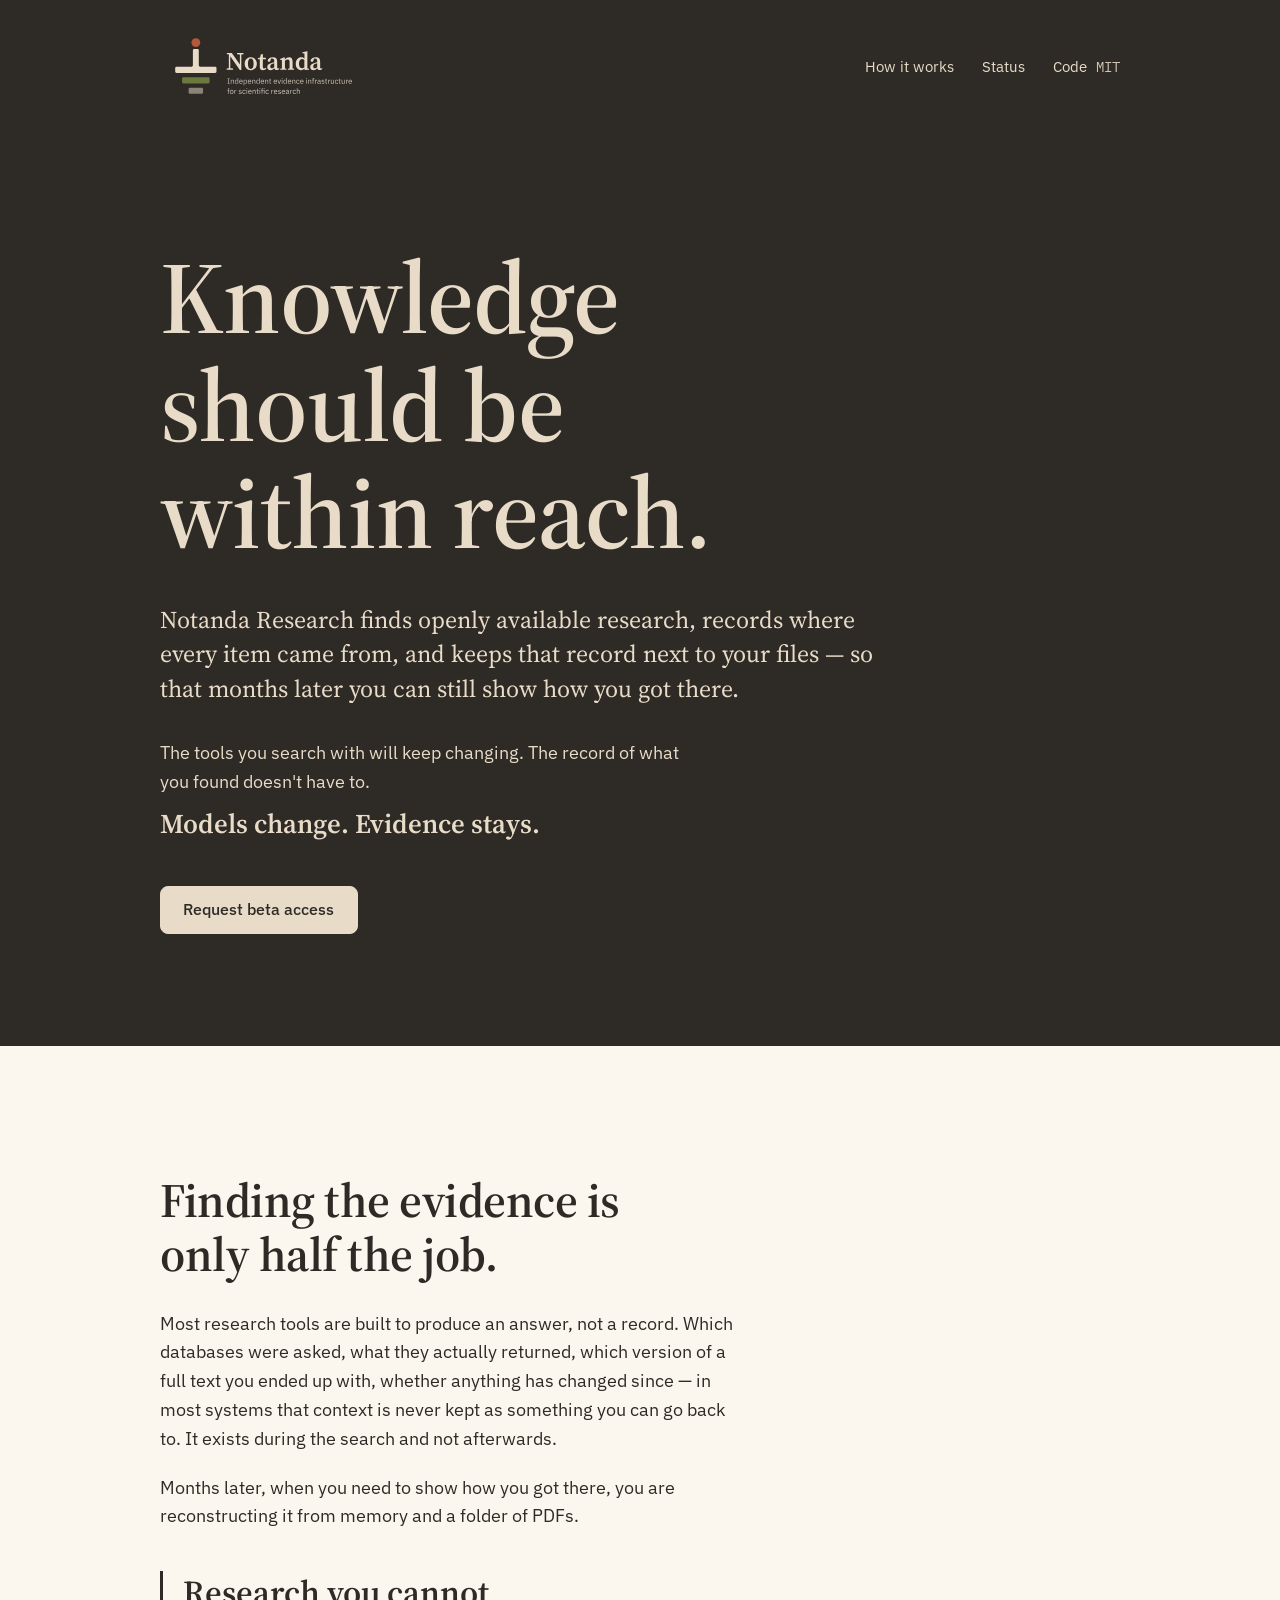
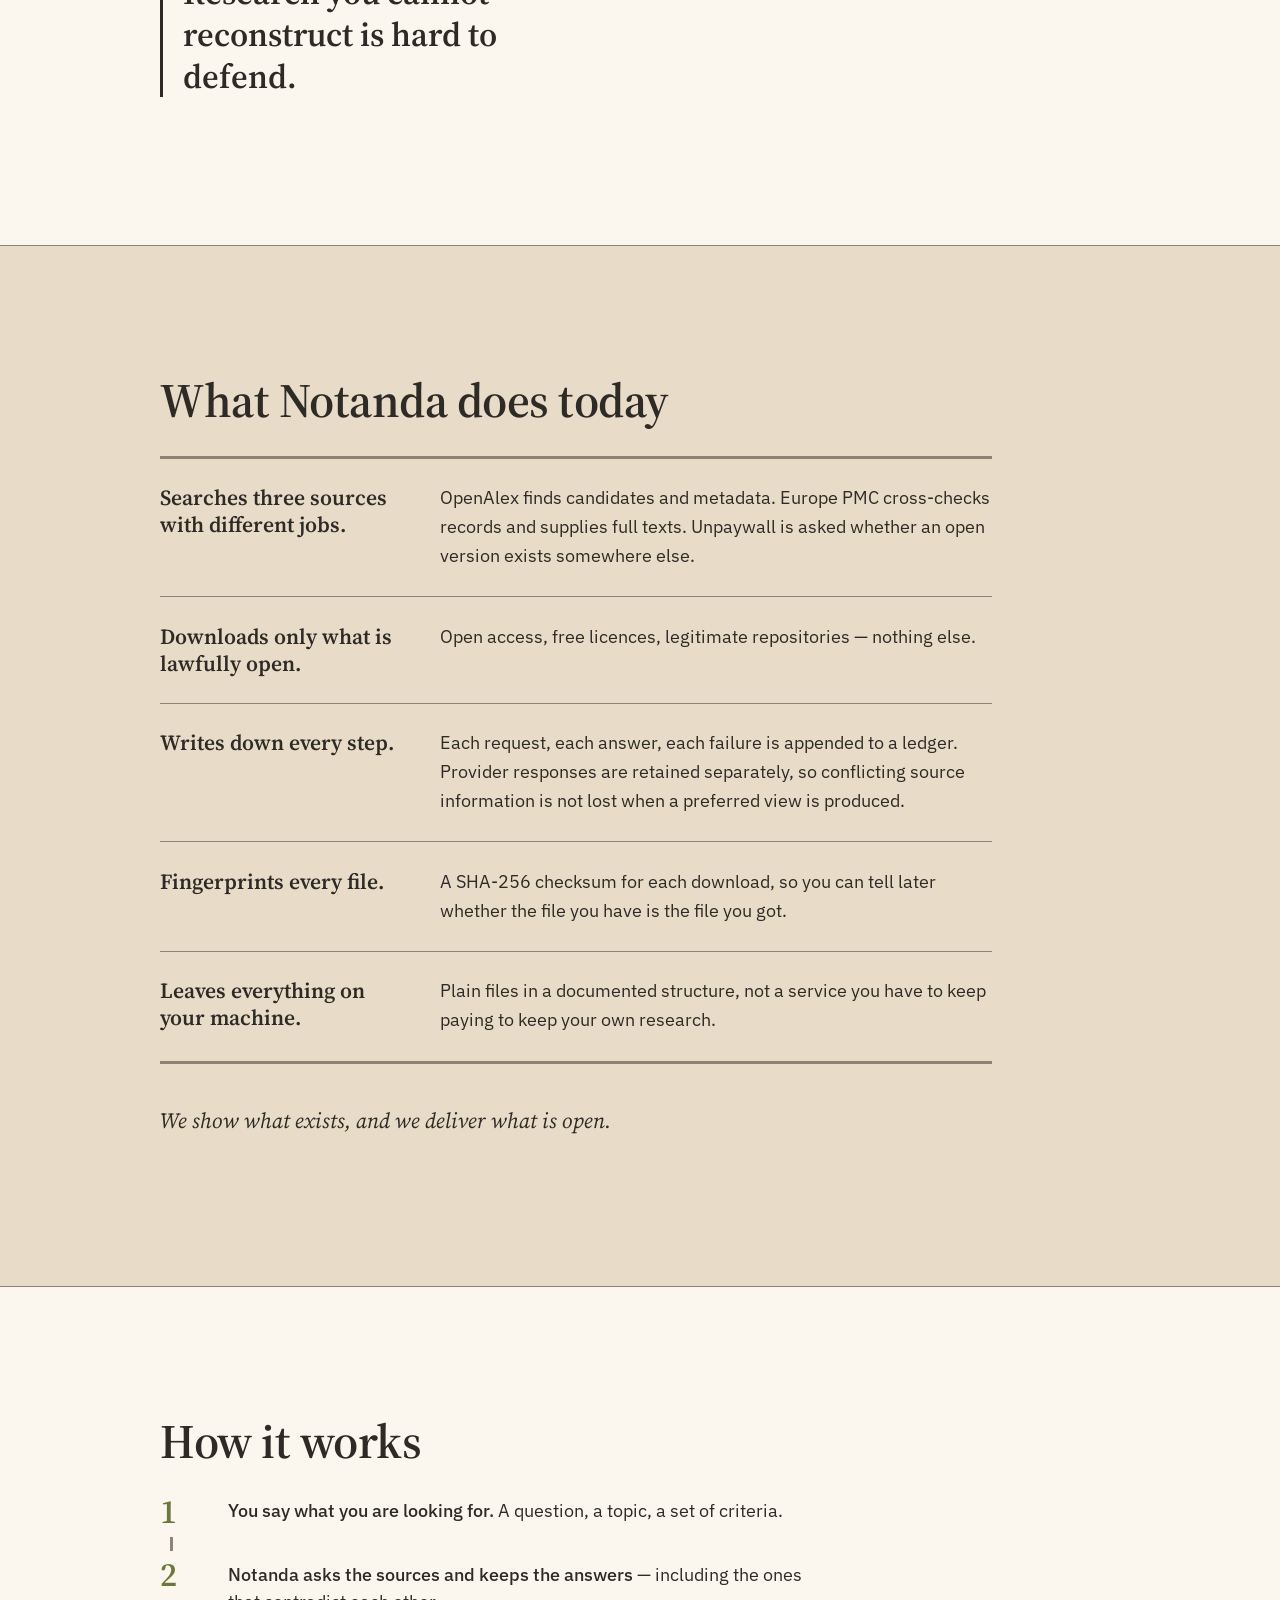
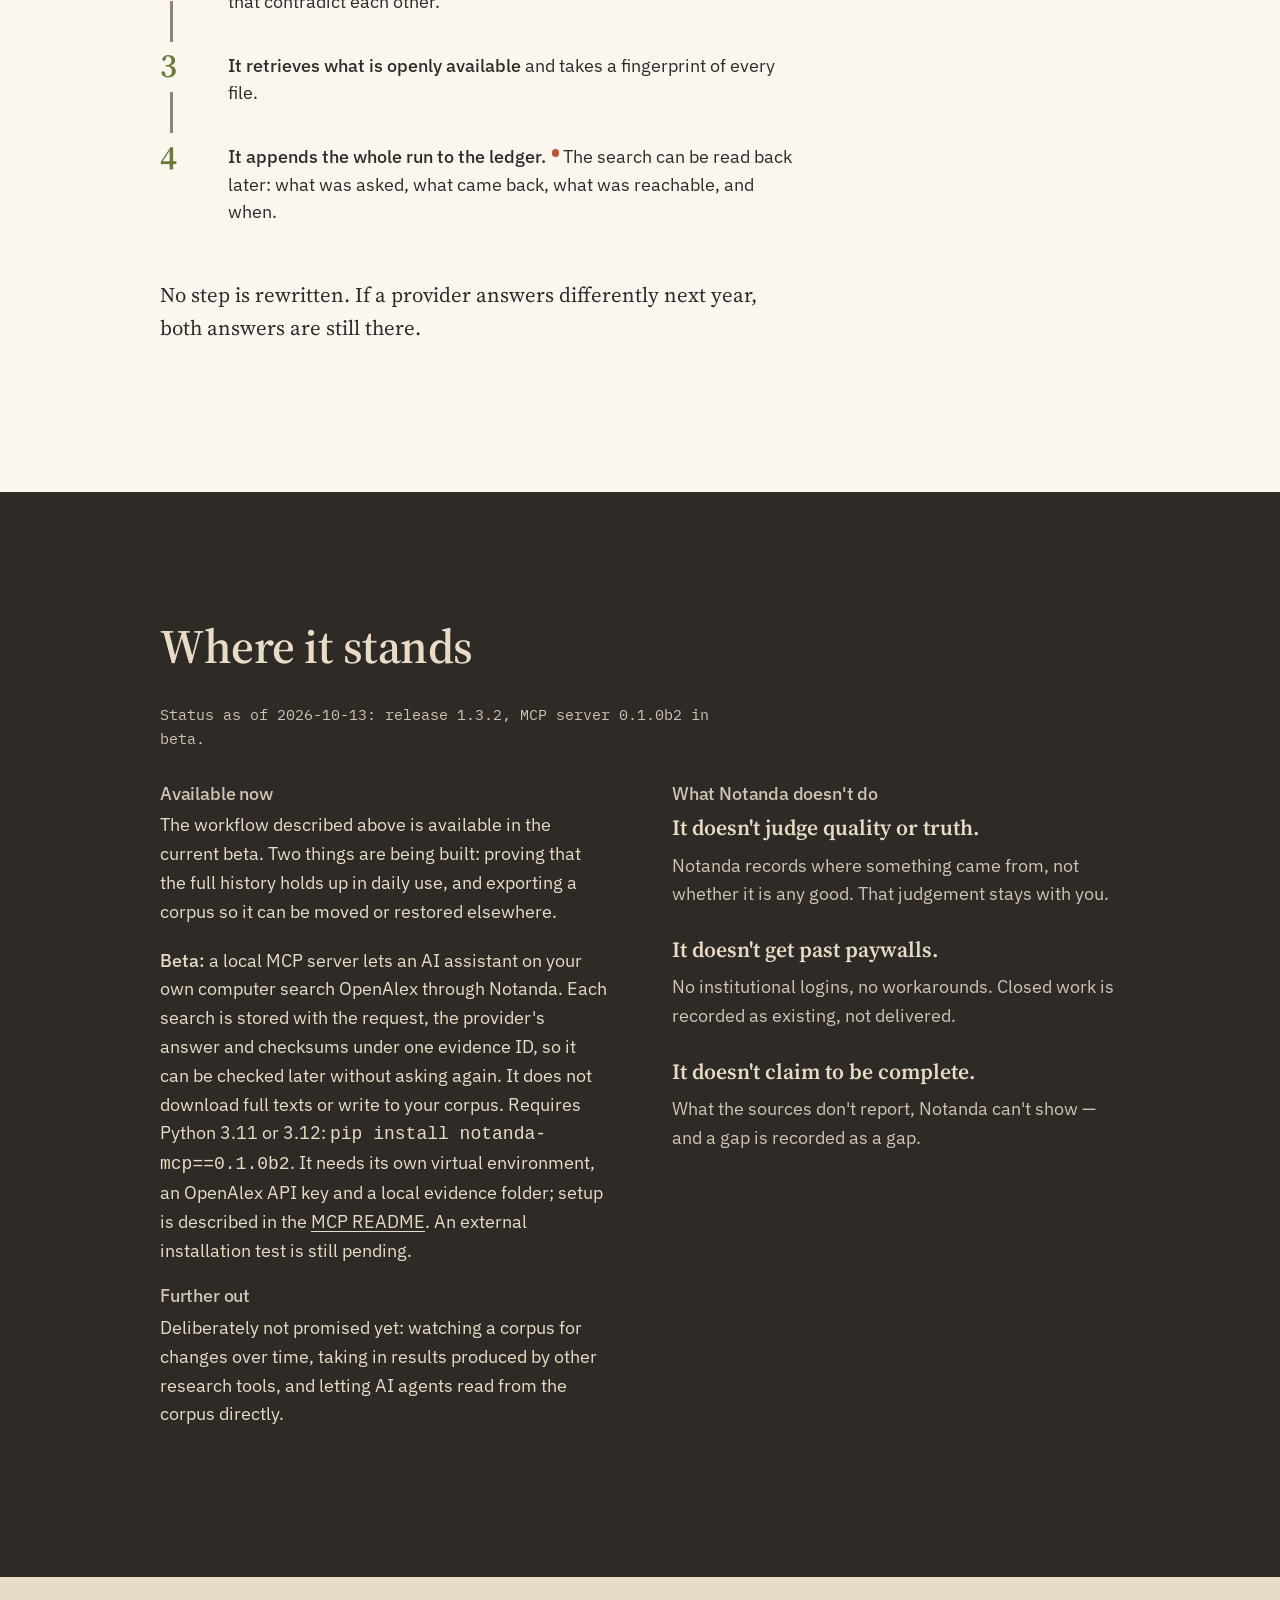
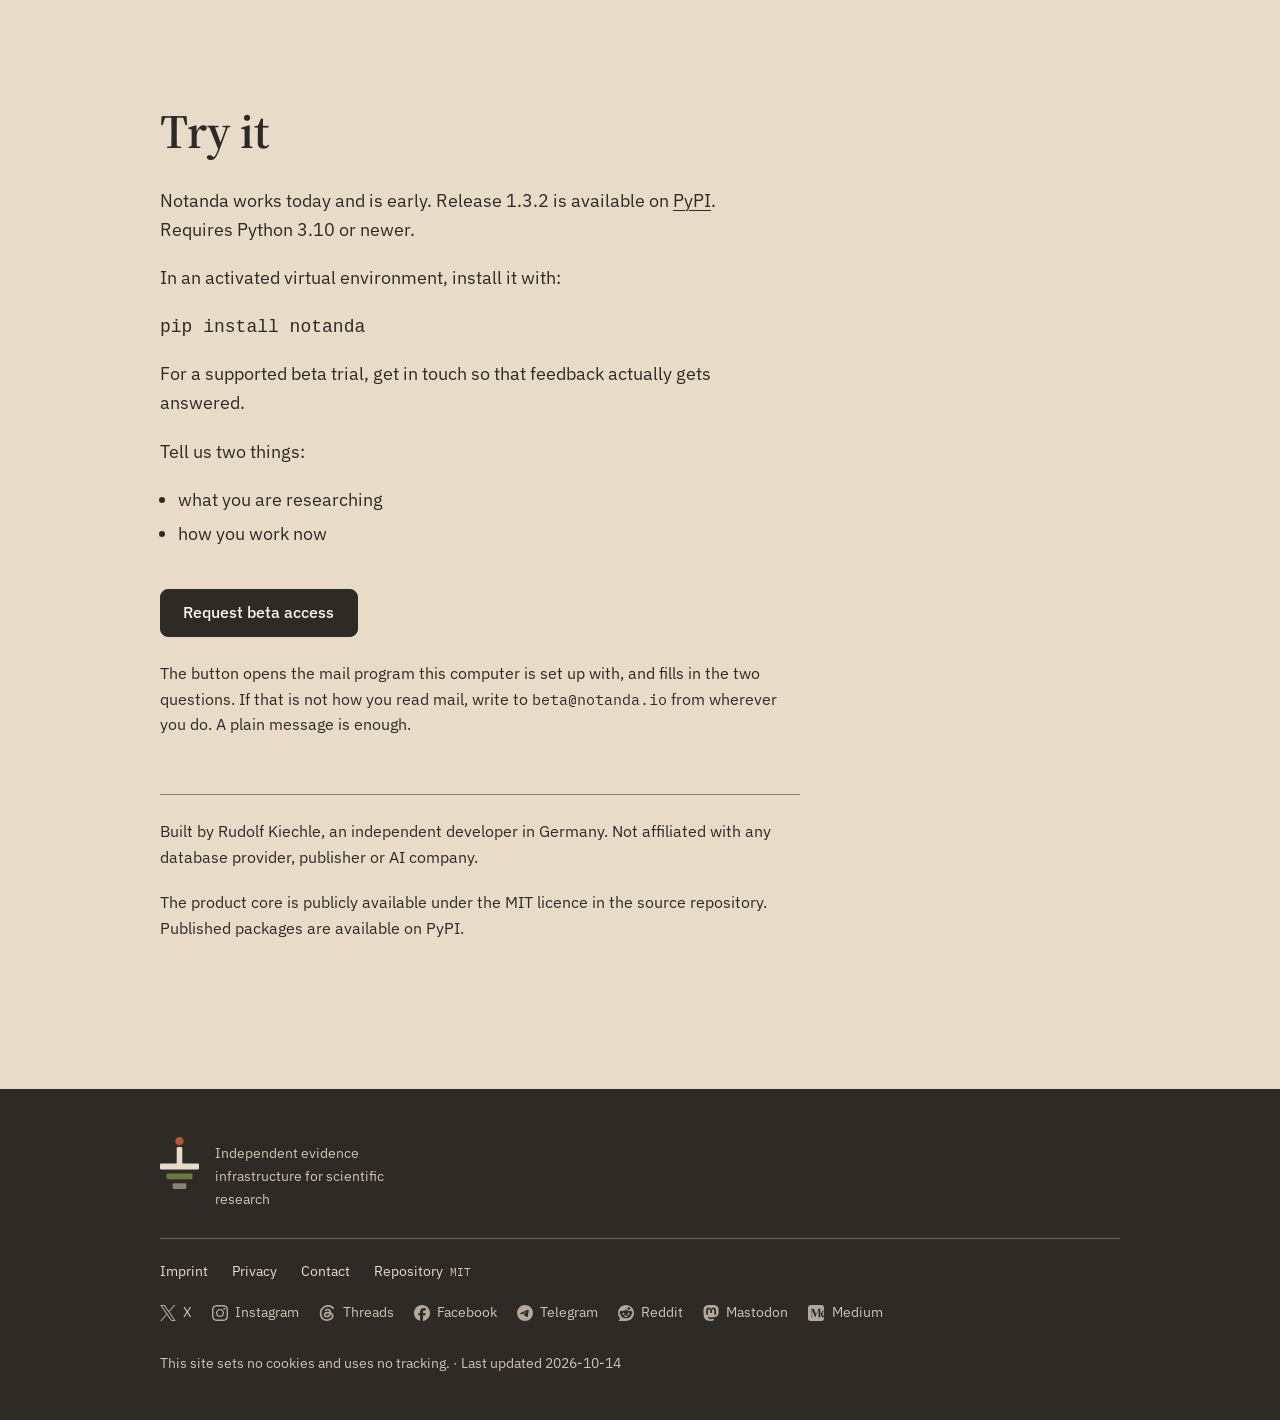
==== commit 9b0dedbf: "Status: note MCP server needs own venv, OpenAlex key and evidence folder" ====
--- a/index.html
+++ b/index.html
@@ -27,6 +27,7 @@
 Versionsstand am 2026-09-23 auf Release 1.3.1 aktualisiert; Installation ueber PyPI ergaenzt.
 Am 2026-09-26 MCP-Server notanda-mcp 0.1.0b1 (Beta) ergaenzt.
 Am 2026-10-13 auf Release 1.3.2 und notanda-mcp 0.1.0b2 aktualisiert (PyPI geprueft).
+Am 2026-10-14 MCP-Hinweis ergaenzt: eigene Umgebung, OpenAlex-Schluessel, Evidenzordner, Link auf MCP README.
 Repository ist jetzt oeffentlich (https://github.com/RudiRegenwurm/Open-Access-API-Harvester): Navigation und Footer verlinken direkt dorthin.
 Der Produktkern ist unter MIT oeffentlich zugaenglich und als notanda auf PyPI veroeffentlicht.
 Begleitete Beta-Tests werden weiterhin ueber beta@notanda.io vereinbart.
@@ -137,7 +138,7 @@
 <div>
 <h3>Available now</h3>
 <p>The workflow described above is available in the current beta. Two things are being built: proving that the full history holds up in daily use, and exporting a corpus so it can be moved or restored elsewhere.</p>
-<p><strong>Beta:</strong> a local MCP server lets an AI assistant on your own computer search OpenAlex through Notanda. Each search is stored with the request, the provider's answer and checksums under one evidence ID, so it can be checked later without asking again. It does not download full texts or write to your corpus. Requires Python 3.11 or 3.12: <code>pip install notanda-mcp==0.1.0b2</code>. An external installation test is still pending.</p>
+<p><strong>Beta:</strong> a local MCP server lets an AI assistant on your own computer search OpenAlex through Notanda. Each search is stored with the request, the provider's answer and checksums under one evidence ID, so it can be checked later without asking again. It does not download full texts or write to your corpus. Requires Python 3.11 or 3.12: <code>pip install notanda-mcp==0.1.0b2</code>. It needs its own virtual environment, an OpenAlex API key and a local evidence folder; setup is described in the <a href="https://github.com/RudiRegenwurm/Open-Access-API-Harvester/tree/main/mcp">MCP README</a>. An external installation test is still pending.</p>
 <h3>Further out</h3>
 <p>Deliberately not promised yet: watching a corpus for changes over time, taking in results produced by other research tools, and letting AI agents read from the corpus directly.</p>
 </div>
@@ -203,7 +204,7 @@
 <li><a href="https://mastodon.social/@notanda" rel="me"><svg class="ico" viewBox="0 0 24 24" aria-hidden="true" focusable="false"><path d="M23.268 5.313c-.35-2.578-2.617-4.61-5.304-5.004C17.51.242 15.792 0 11.813 0h-.03c-3.98 0-4.835.242-5.288.309C3.882.692 1.496 2.518.917 5.127.64 6.412.61 7.837.661 9.143c.074 1.874.088 3.745.26 5.611.118 1.24.325 2.47.62 3.68.55 2.237 2.777 4.098 4.96 4.857 2.336.792 4.849.923 7.256.38.265-.061.527-.132.786-.213.585-.184 1.27-.39 1.774-.753a.057.057 0 0 0 .023-.043v-1.809a.052.052 0 0 0-.02-.041.053.053 0 0 0-.046-.01 20.282 20.282 0 0 1-4.709.545c-2.73 0-3.463-1.284-3.674-1.818a5.593 5.593 0 0 1-.319-1.433.053.053 0 0 1 .066-.054c1.517.363 3.072.546 4.632.546.376 0 .75 0 1.125-.01 1.57-.044 3.224-.124 4.768-.422.038-.008.077-.015.11-.024 2.435-.464 4.753-1.92 4.989-5.604.008-.145.03-1.52.03-1.67.002-.512.167-3.63-.024-5.545zm-3.748 9.195h-2.561V8.29c0-1.309-.55-1.976-1.67-1.976-1.23 0-1.846.79-1.846 2.35v3.403h-2.546V8.663c0-1.56-.617-2.35-1.848-2.35-1.112 0-1.668.668-1.67 1.977v6.218H4.822V8.102c0-1.31.337-2.35 1.011-3.12.696-.77 1.608-1.164 2.74-1.164 1.311 0 2.302.5 2.962 1.498l.638 1.06.638-1.06c.66-.999 1.65-1.498 2.96-1.498 1.13 0 2.043.395 2.74 1.164.675.77 1.012 1.81 1.012 3.12z"/></svg><span>Mastodon</span></a></li>
 <li><a href="https://medium.com/@notanda" rel="me"><svg class="ico" viewBox="0 0 24 24" aria-hidden="true" focusable="false"><path d="M4.21 0A4.201 4.201 0 0 0 0 4.21v15.58A4.201 4.201 0 0 0 4.21 24h15.58A4.201 4.201 0 0 0 24 19.79v-1.093c-.137.013-.278.02-.422.02-2.577 0-4.027-2.146-4.09-4.832a7.592 7.592 0 0 1 .022-.708c.093-1.186.475-2.241 1.105-3.022a3.885 3.885 0 0 1 1.395-1.1c.468-.237 1.127-.367 1.664-.367h.023c.101 0 .202.004.303.01V4.211A4.201 4.201 0 0 0 19.79 0Zm.198 5.583h4.165l3.588 8.435 3.59-8.435h3.864v.146l-.019.004c-.705.16-1.063.397-1.063 1.254h-.003l.003 10.274c.06.676.424.885 1.063 1.03l.02.004v.145h-4.923v-.145l.019-.005c.639-.144.994-.353 1.054-1.03V7.267l-4.745 11.15h-.261L6.15 7.569v9.445c0 .857.358 1.094 1.063 1.253l.02.004v.147H4.405v-.147l.019-.004c.705-.16 1.065-.397 1.065-1.253V6.987c0-.857-.358-1.094-1.064-1.254l-.018-.004zm19.25 3.668c-1.086.023-1.733 1.323-1.813 3.124H24V9.298a1.378 1.378 0 0 0-.342-.047Zm-1.862 3.632c-.1 1.756.86 3.239 2.204 3.634v-3.634z"/></svg><span>Medium</span></a></li>
 </ul>
-<p>This site sets no cookies and uses no tracking. &middot; Last&nbsp;updated&nbsp;2026-10-13</p>
+<p>This site sets no cookies and uses no tracking. &middot; Last&nbsp;updated&nbsp;2026-10-14</p>
 </div>
 </footer>
 </body>
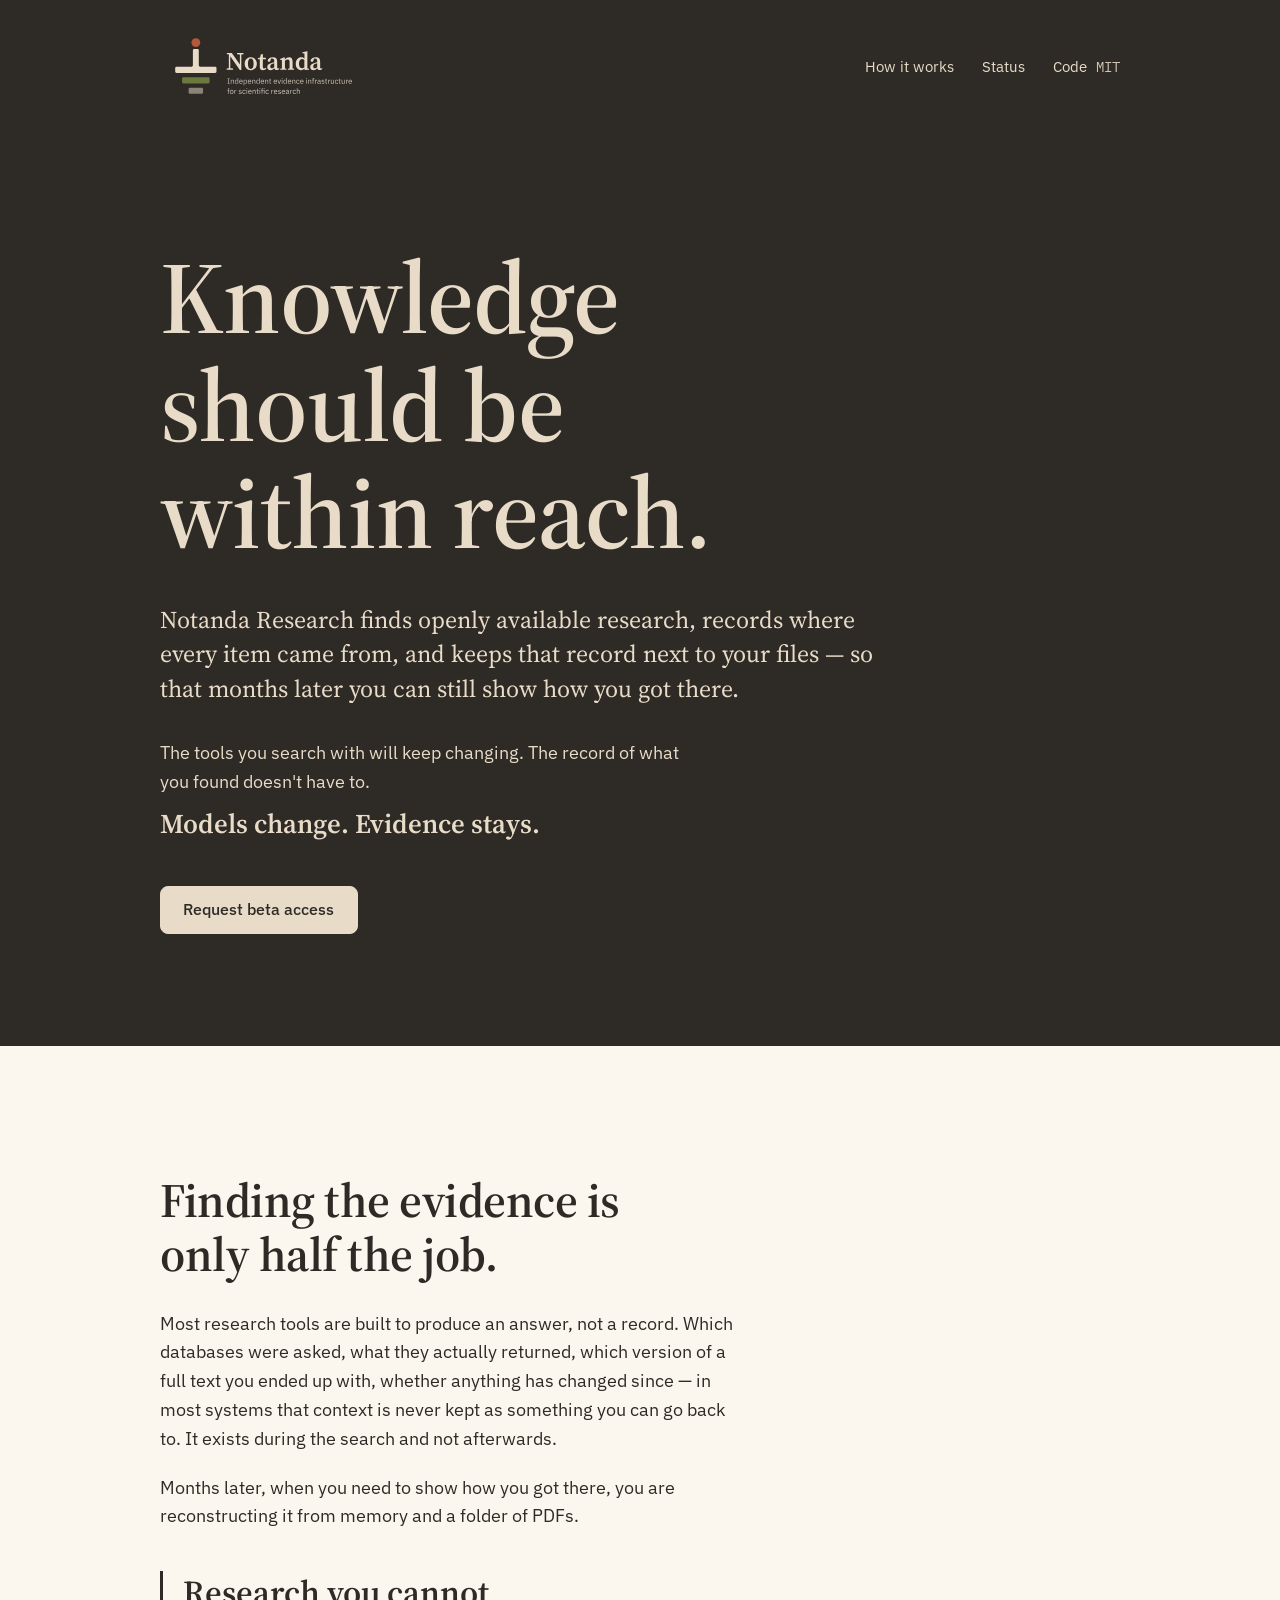
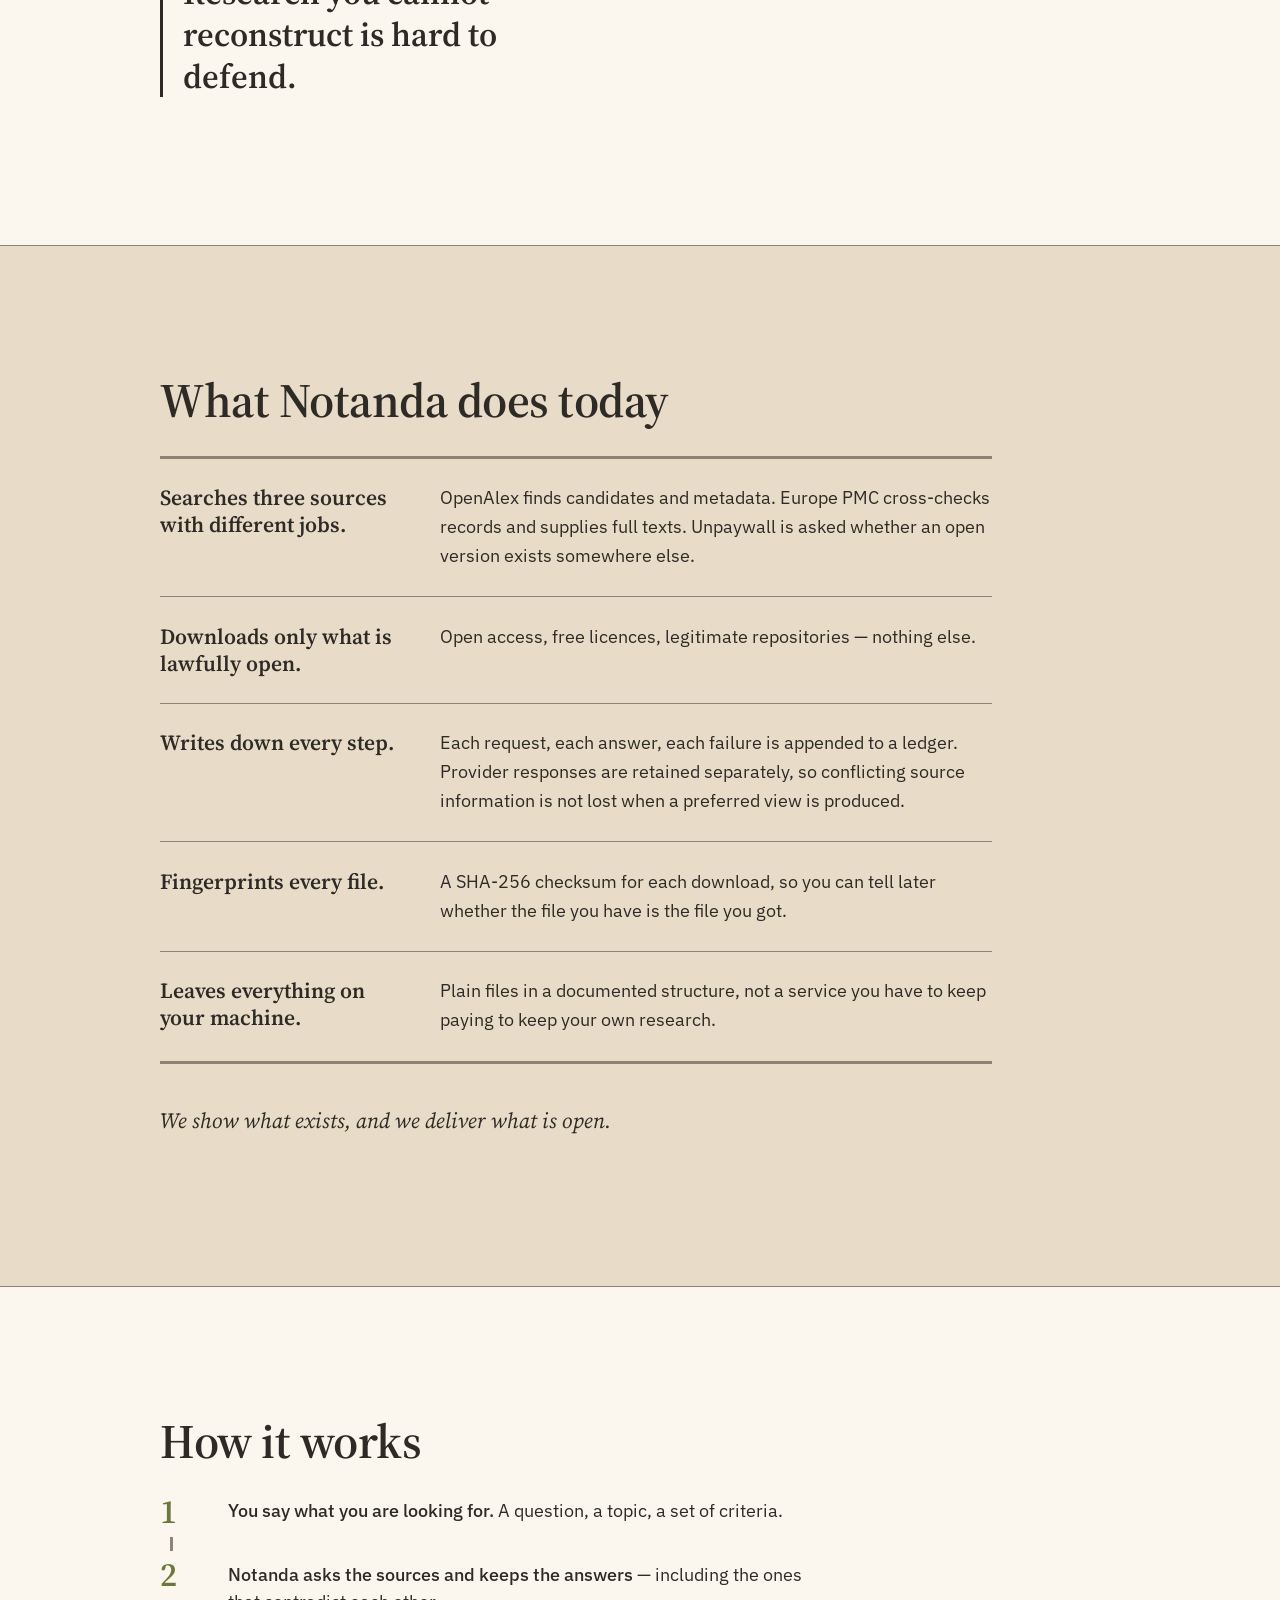
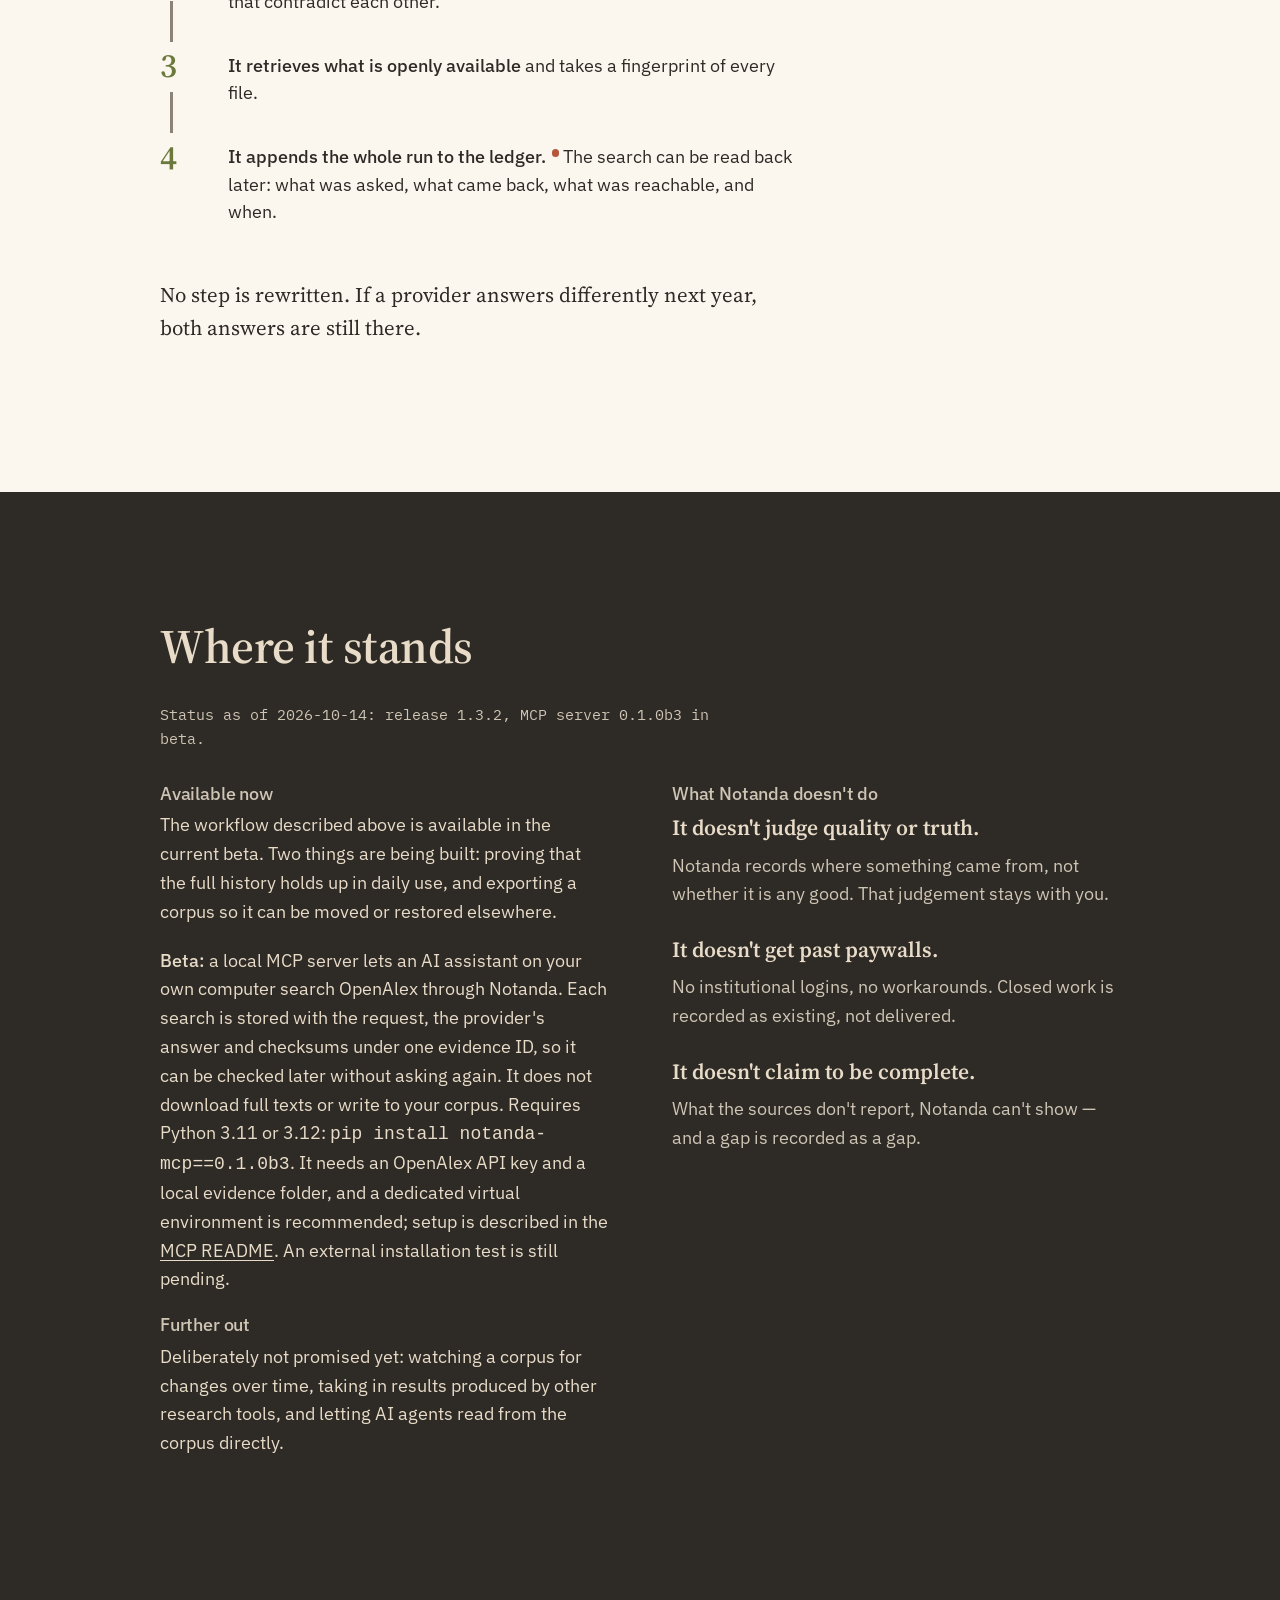
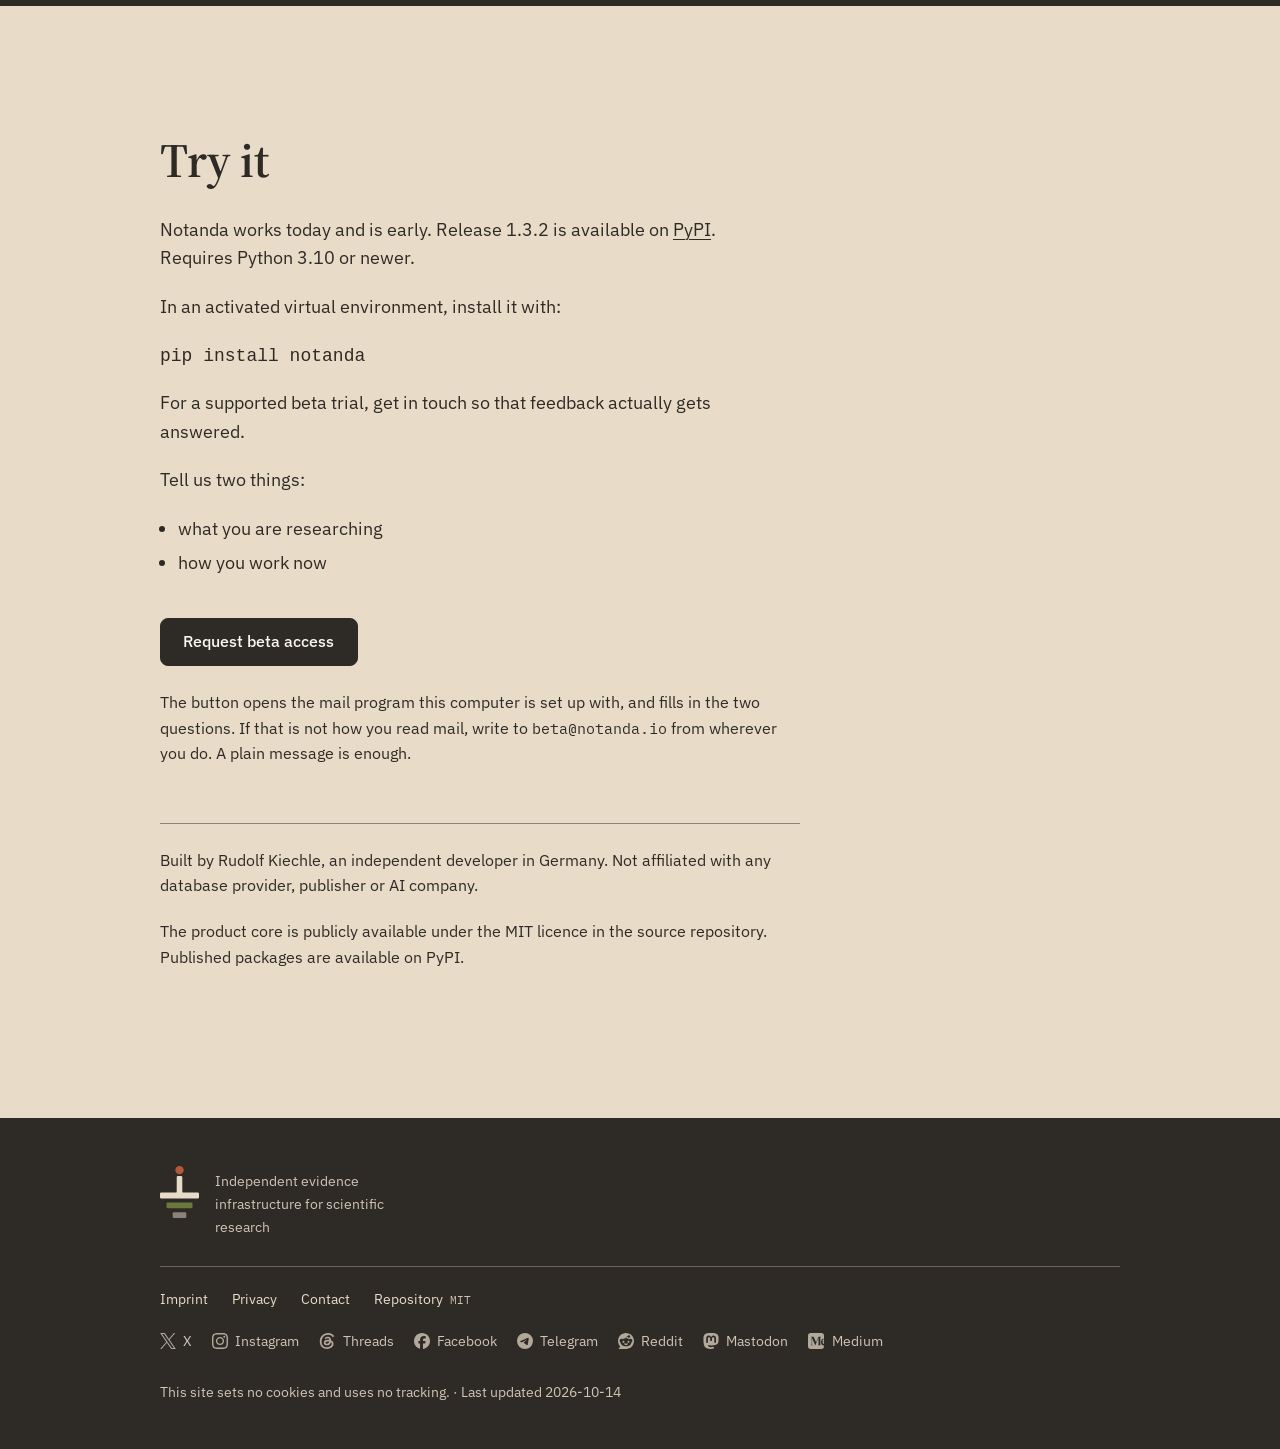
==== commit 2b88d924: "Status: notanda-mcp 0.1.0b3 on Notanda 1.3.2" ====
--- a/index.html
+++ b/index.html
@@ -28,6 +28,7 @@
 Am 2026-09-26 MCP-Server notanda-mcp 0.1.0b1 (Beta) ergaenzt.
 Am 2026-10-13 auf Release 1.3.2 und notanda-mcp 0.1.0b2 aktualisiert (PyPI geprueft).
 Am 2026-10-14 MCP-Hinweis ergaenzt: eigene Umgebung, OpenAlex-Schluessel, Evidenzordner, Link auf MCP README.
+Am 2026-10-14 auf notanda-mcp 0.1.0b3 aktualisiert (verlangt notanda==1.3.2; PyPI, Registry und Repository geprueft).
 Repository ist jetzt oeffentlich (https://github.com/RudiRegenwurm/Open-Access-API-Harvester): Navigation und Footer verlinken direkt dorthin.
 Der Produktkern ist unter MIT oeffentlich zugaenglich und als notanda auf PyPI veroeffentlicht.
 Begleitete Beta-Tests werden weiterhin ueber beta@notanda.io vereinbart.
@@ -133,12 +134,12 @@
 <section class="status dark" id="status">
 <div class="wrap">
 <h2>Where it stands</h2>
-<p class="stamp">Status as of 2026-10-13: release 1.3.2, MCP server 0.1.0b2 in beta.</p>
+<p class="stamp">Status as of 2026-10-14: release 1.3.2, MCP server 0.1.0b3 in beta.</p>
 <div class="split">
 <div>
 <h3>Available now</h3>
 <p>The workflow described above is available in the current beta. Two things are being built: proving that the full history holds up in daily use, and exporting a corpus so it can be moved or restored elsewhere.</p>
-<p><strong>Beta:</strong> a local MCP server lets an AI assistant on your own computer search OpenAlex through Notanda. Each search is stored with the request, the provider's answer and checksums under one evidence ID, so it can be checked later without asking again. It does not download full texts or write to your corpus. Requires Python 3.11 or 3.12: <code>pip install notanda-mcp==0.1.0b2</code>. It needs its own virtual environment, an OpenAlex API key and a local evidence folder; setup is described in the <a href="https://github.com/RudiRegenwurm/Open-Access-API-Harvester/tree/main/mcp">MCP README</a>. An external installation test is still pending.</p>
+<p><strong>Beta:</strong> a local MCP server lets an AI assistant on your own computer search OpenAlex through Notanda. Each search is stored with the request, the provider's answer and checksums under one evidence ID, so it can be checked later without asking again. It does not download full texts or write to your corpus. Requires Python 3.11 or 3.12: <code>pip install notanda-mcp==0.1.0b3</code>. It needs an OpenAlex API key and a local evidence folder, and a dedicated virtual environment is recommended; setup is described in the <a href="https://github.com/RudiRegenwurm/Open-Access-API-Harvester/tree/main/mcp">MCP README</a>. An external installation test is still pending.</p>
 <h3>Further out</h3>
 <p>Deliberately not promised yet: watching a corpus for changes over time, taking in results produced by other research tools, and letting AI agents read from the corpus directly.</p>
 </div>
